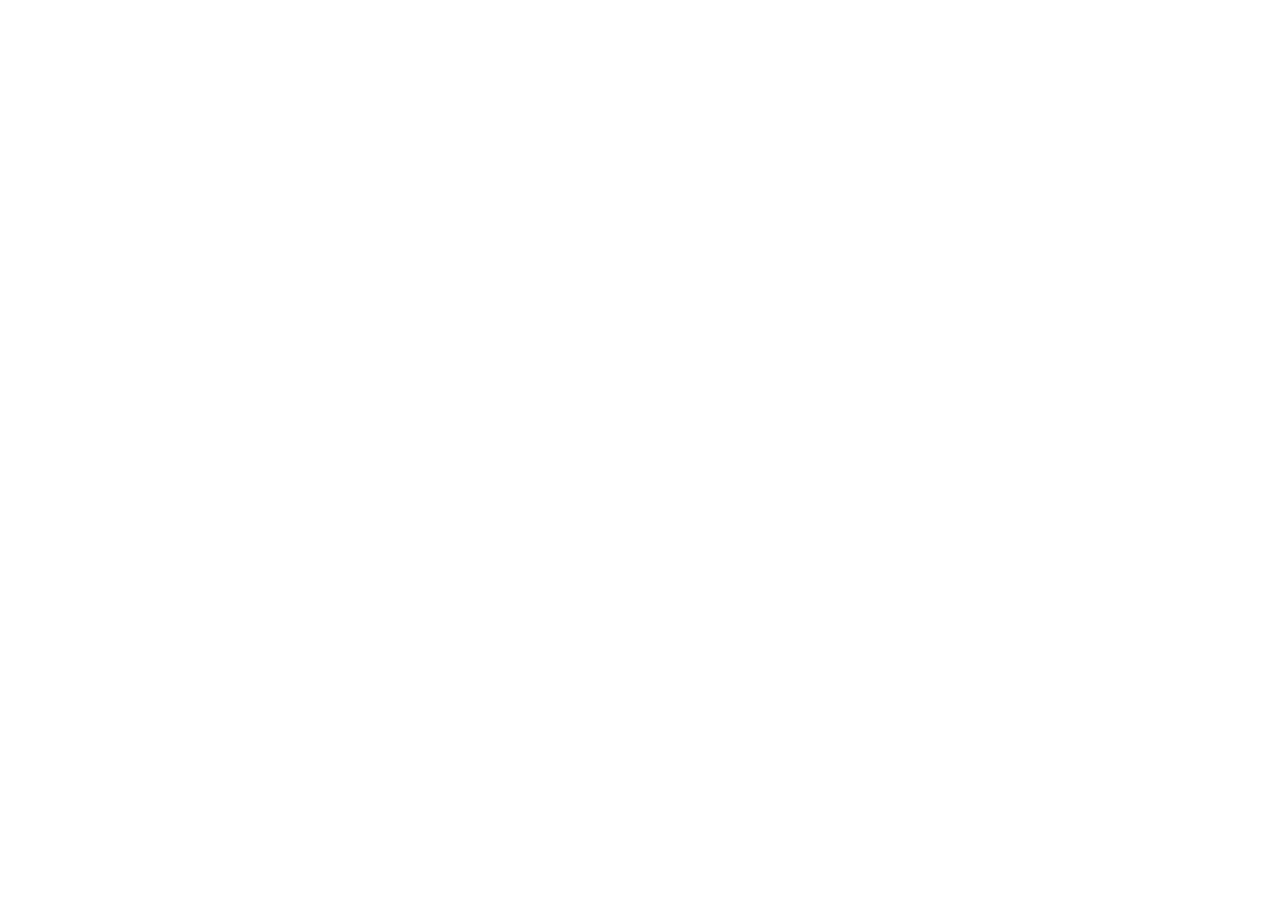
==== index.html @ fff1a7a0 "Add files via upload" ====
<!DOCTYPE html>
<html lang="en">
  <head>
    <meta charset="UTF-8" />
    <link rel="icon" type="image/x-icon" href="/favicon.ico" />
    <meta name="viewport" content="width=device-width, initial-scale=1.0" />
    <title>SamaaWay Net | Connecting Horizons</title>
    <meta name="description" content="SamaaWay Net provides high-speed internet, Dedicated Internet Access and enterprise networking across Saudi Arabia." />
    <link rel="preconnect" href="https://fonts.googleapis.com" />
    <link rel="preconnect" href="https://fonts.gstatic.com" crossorigin />
    <link href="https://fonts.googleapis.com/css2?family=Outfit:wght@500;600;700;800;900&family=Manrope:wght@400;500;600;700&display=swap" rel="stylesheet" />
    <script type="module" crossorigin src="/assets/index-Be7G06x3.js"></script>
    <link rel="stylesheet" crossorigin href="/assets/styles-BiSTkXWT.css">
  </head>
  <body>
    <div id="app"></div>
  </body>
</html>
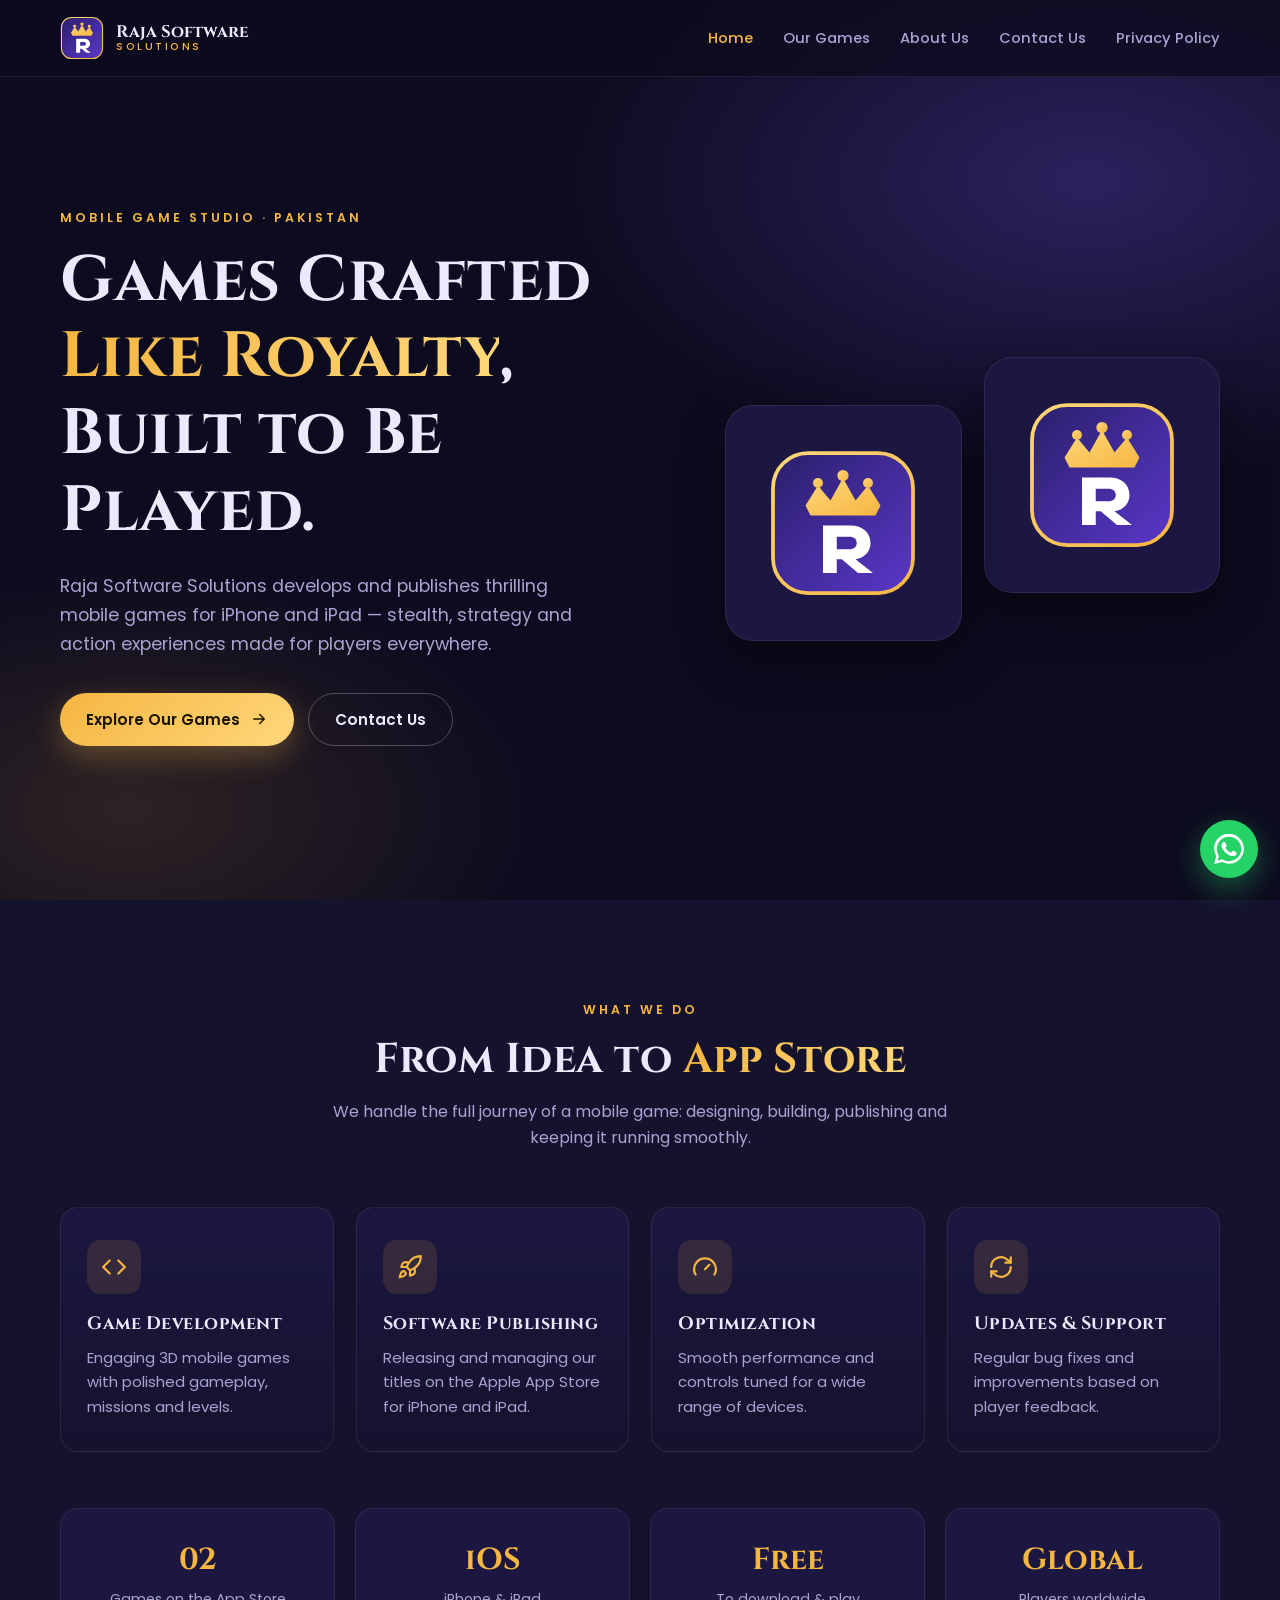
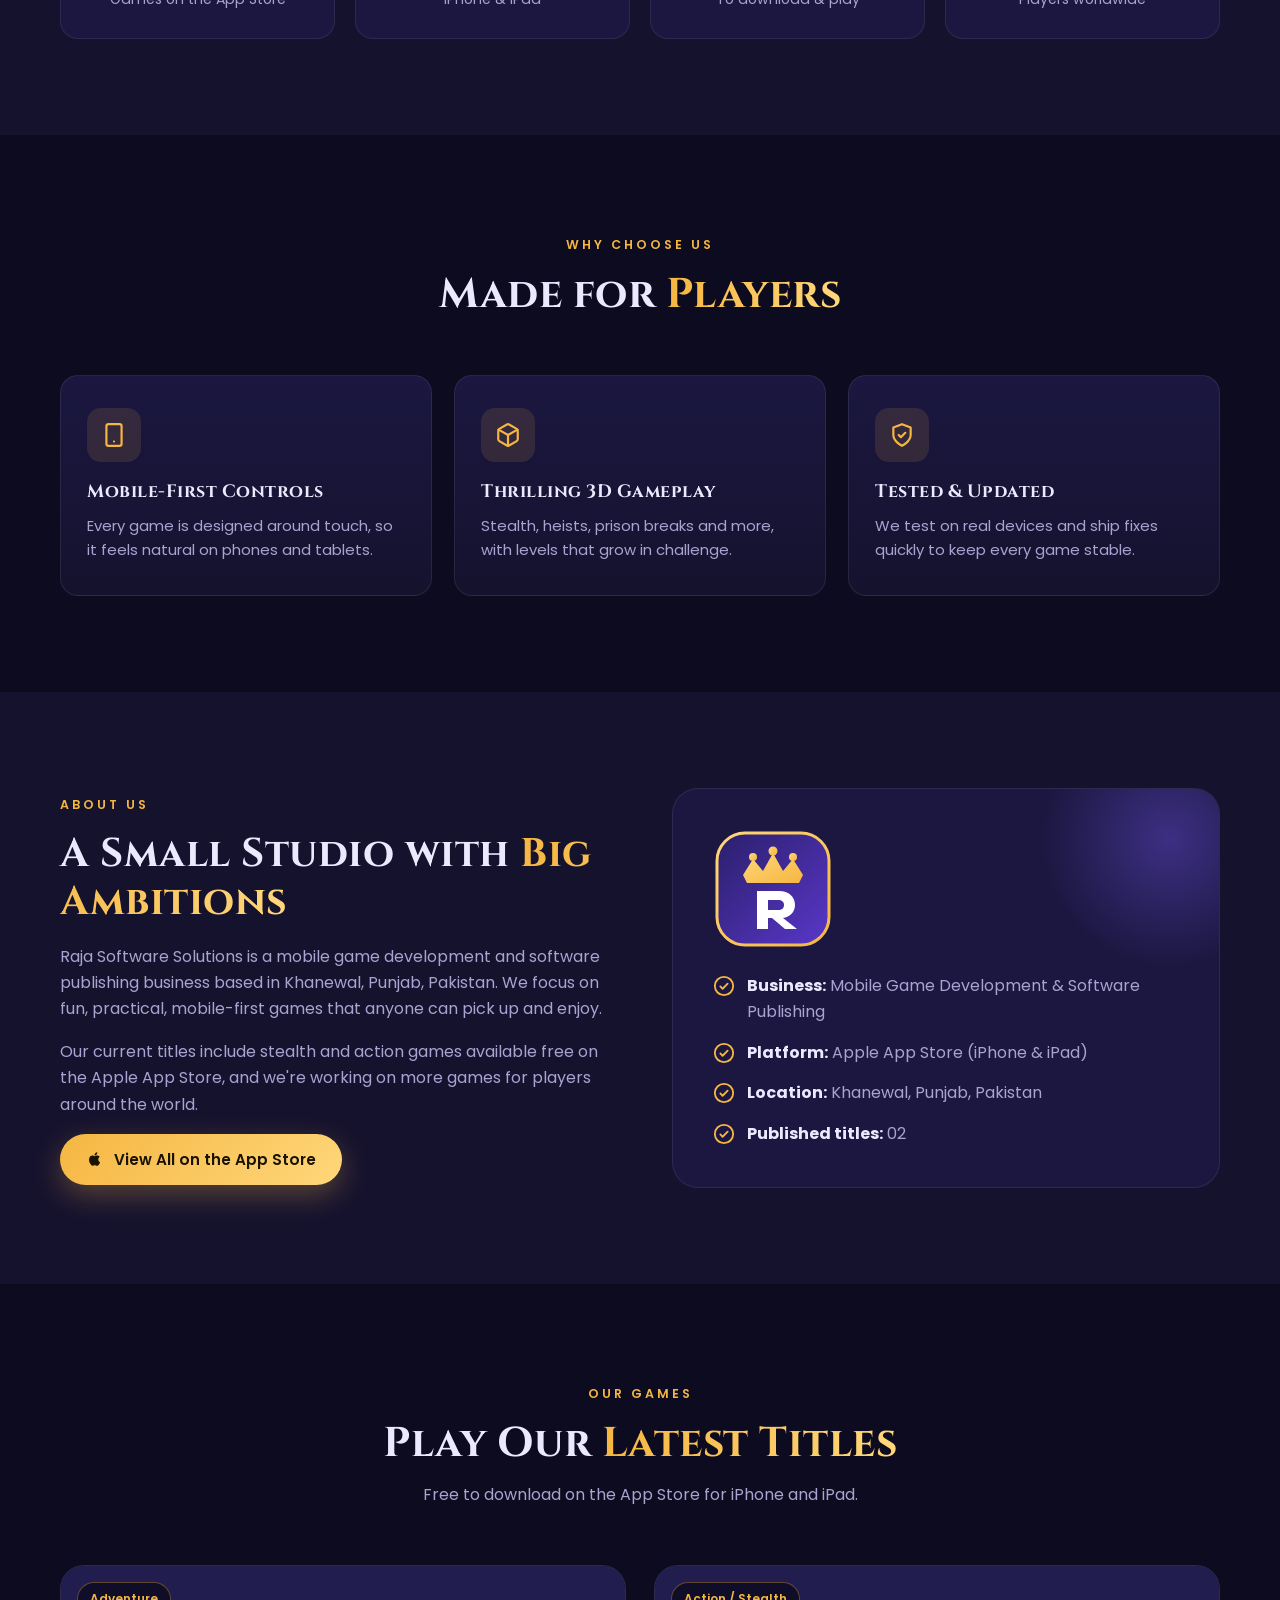
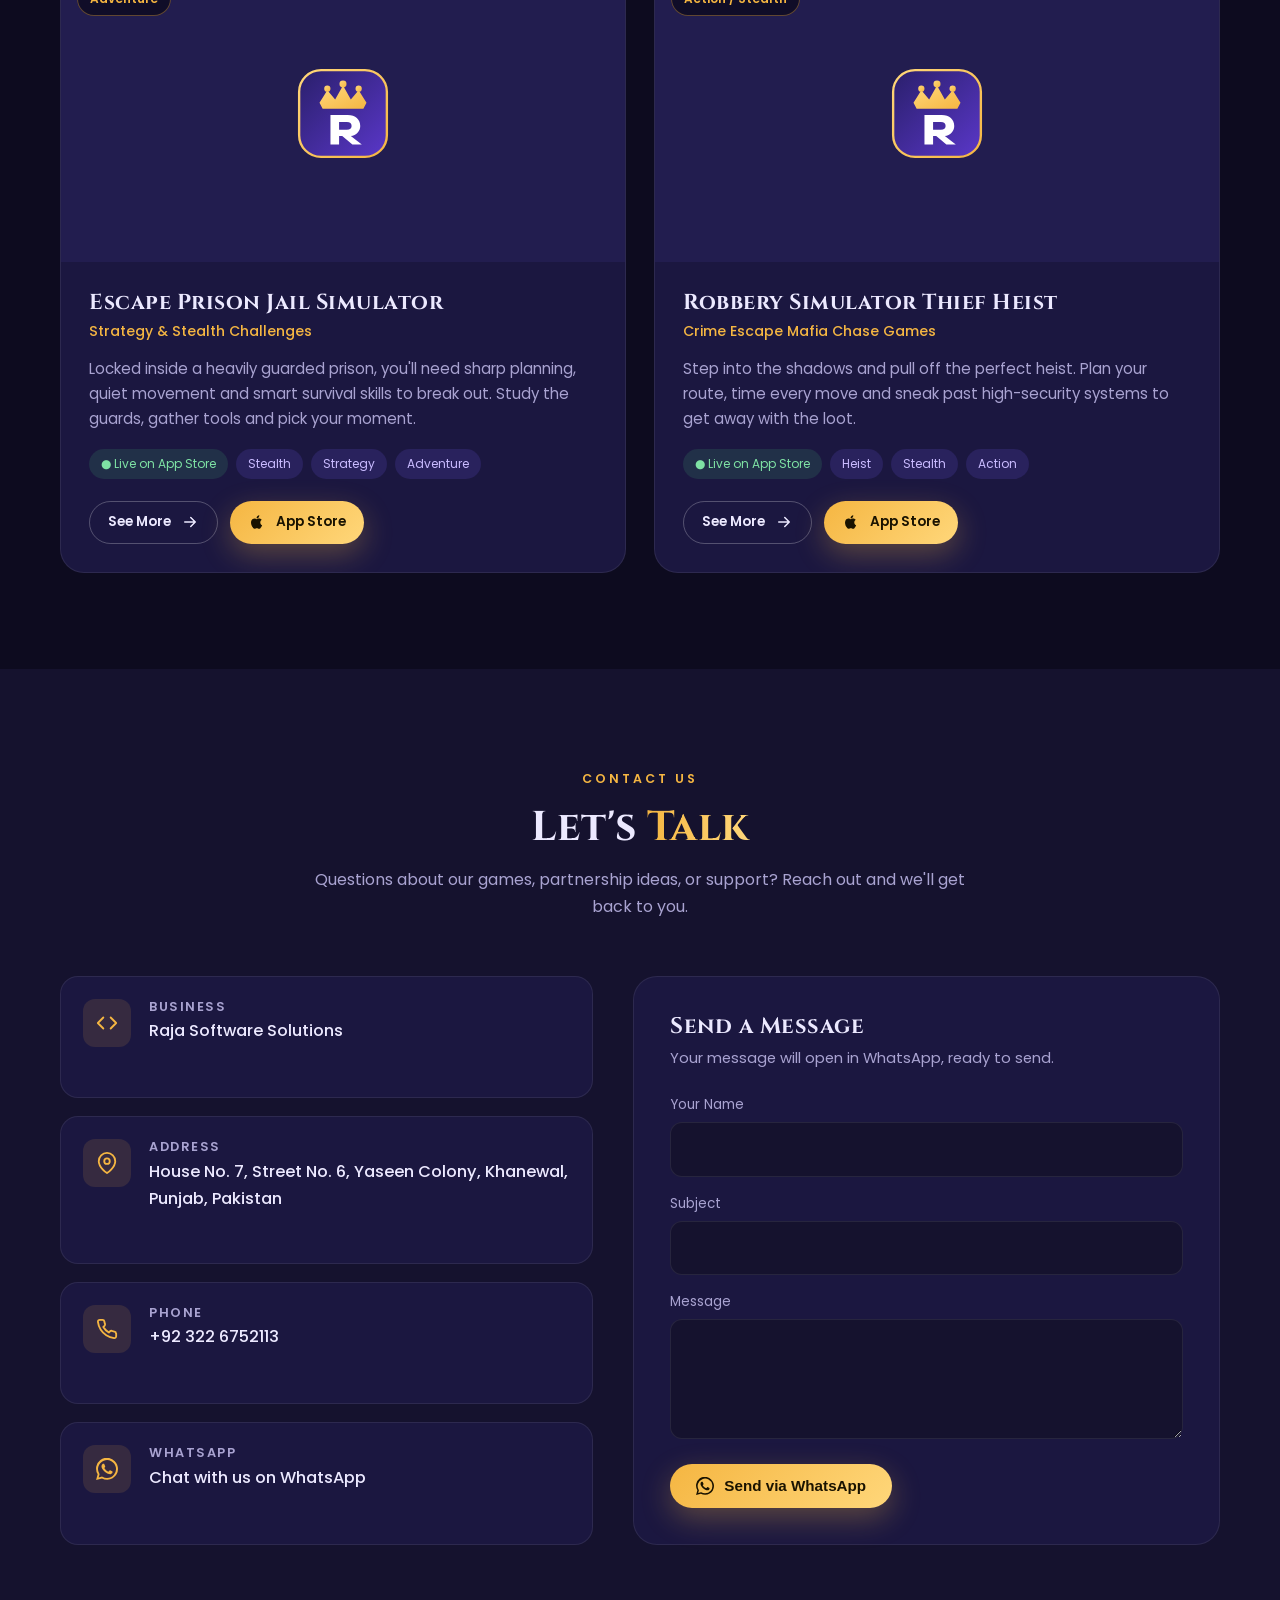
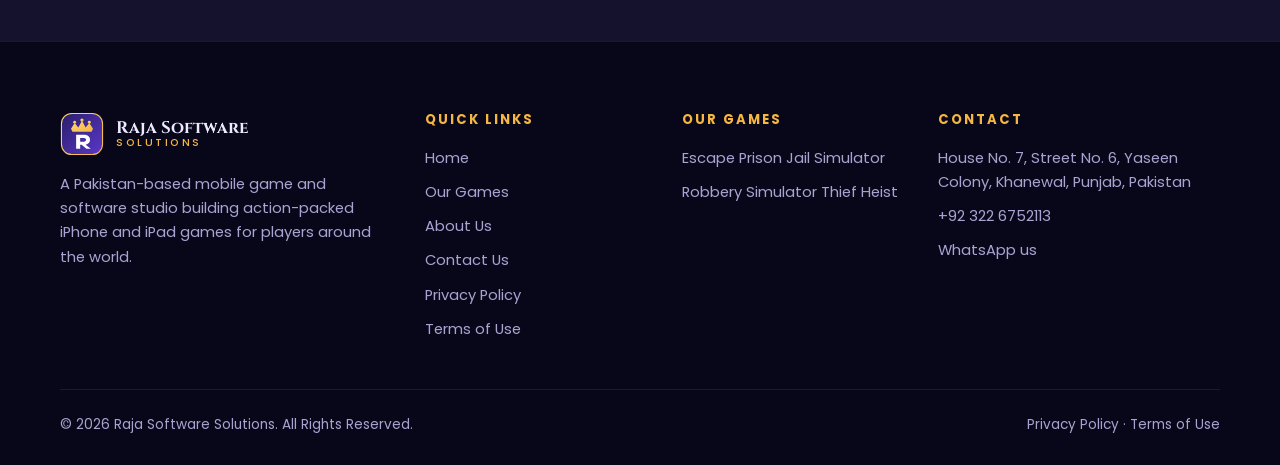
==== commit 0ebe8cfa: "Add files via upload" ====
--- a/index.html
+++ b/index.html
@@ -1,18 +1,217 @@
 <!DOCTYPE html>
 <html lang="en">
-  <head>
-    <meta charset="UTF-8" />
-    <link rel="icon" type="image/x-icon" href="/favicon.ico" />
-    <meta name="viewport" content="width=device-width, initial-scale=1.0" />
-    <title>SamaaWay Net | Connecting Horizons</title>
-    <meta name="description" content="SamaaWay Net provides high-speed internet, Dedicated Internet Access and enterprise networking across Saudi Arabia." />
-    <link rel="preconnect" href="https://fonts.googleapis.com" />
-    <link rel="preconnect" href="https://fonts.gstatic.com" crossorigin />
-    <link href="https://fonts.googleapis.com/css2?family=Outfit:wght@500;600;700;800;900&family=Manrope:wght@400;500;600;700&display=swap" rel="stylesheet" />
-    <script type="module" crossorigin src="/assets/index-Be7G06x3.js"></script>
-    <link rel="stylesheet" crossorigin href="/assets/styles-BiSTkXWT.css">
-  </head>
-  <body>
-    <div id="app"></div>
-  </body>
+<head>
+<meta charset="UTF-8">
+<meta name="viewport" content="width=device-width, initial-scale=1.0">
+<title>Raja Software Solutions | Mobile Game Development</title>
+<meta name="description" content="Raja Software Solutions is a mobile game development and software publishing studio from Khanewal, Pakistan, creating action and stealth games for iPhone and iPad.">
+<meta property="og:title" content="Raja Software Solutions | Mobile Game Development">
+<meta property="og:description" content="Raja Software Solutions is a mobile game development and software publishing studio from Khanewal, Pakistan, creating action and stealth games for iPhone and iPad.">
+<meta property="og:type" content="website">
+<meta name="theme-color" content="#0d0b1f">
+<link rel="icon" type="image/svg+xml" href="images/logo.svg">
+<link rel="preconnect" href="https://fonts.googleapis.com"><link rel="preconnect" href="https://fonts.gstatic.com" crossorigin><link href="https://fonts.googleapis.com/css2?family=Cinzel:wght@600;700&family=Poppins:wght@400;500;600&display=swap" rel="stylesheet">
+<link rel="stylesheet" href="css/style.css">
+</head>
+<body>
+<header class="header">
+  <nav class="container nav">
+    <a class="brand" href="index.html">
+      <img src="images/logo.svg" alt="Raja Software Solutions logo">
+      <span class="brand-name">Raja Software<small>Solutions</small></span>
+    </a>
+    <button class="menu-toggle" aria-label="Open menu" aria-expanded="false"><svg viewBox="0 0 24 24" fill="none" stroke="currentColor" stroke-width="2" stroke-linecap="round"><path d="M4 7h16M4 12h16M4 17h16"/></svg></button>
+    <ul class="nav-links">
+      <li><a href="index.html" class="active">Home</a></li>
+      <li><a href="games.html">Our Games</a></li>
+      <li><a href="index.html#about">About Us</a></li>
+      <li><a href="index.html#contact">Contact Us</a></li>
+      <li><a href="privacy-policy.html">Privacy Policy</a></li>
+    </ul>
+  </nav>
+</header>
+
+<section class="hero">
+  <div class="container hero-grid">
+    <div class="reveal">
+      <span class="eyebrow">Mobile Game Studio &middot; Pakistan</span>
+      <h1>Games Crafted <span class="gold-text">Like Royalty</span>, Built to Be Played.</h1>
+      <p class="lead">Raja Software Solutions develops and publishes thrilling mobile games for iPhone and iPad &mdash; stealth, strategy and action experiences made for players everywhere.</p>
+      <div class="hero-actions">
+        <a class="btn btn-gold" href="#games">Explore Our Games <svg viewBox="0 0 24 24" fill="none" stroke="currentColor" stroke-width="2" stroke-linecap="round" stroke-linejoin="round"><path d="M5 12h14M13 6l6 6-6 6"/></svg></a>
+        <a class="btn btn-outline" href="#contact">Contact Us</a>
+      </div>
+    </div>
+    <div class="hero-visual reveal">
+      <div class="crown-glow"></div>
+      <a class="tile" href="games/escape-prison-jail-simulator.html"><img src="https://is1-ssl.mzstatic.com/image/thumb/Purple211/v4/51/65/7e/51657ee8-8e07-b8b7-0547-99e2edcc2244/AppIcon-1x_U007emarketing-0-8-0-85-220-0.png/512x512bb.jpg" data-fallback="images/logo.svg" alt="Escape Prison Jail Simulator" loading="lazy"></a><a class="tile" href="games/robbery-simulator-thief-heist.html"><img src="https://is1-ssl.mzstatic.com/image/thumb/Purple211/v4/05/8f/2f/058f2ffb-a83d-3fe5-60df-d5b0ae660f90/AppIcon-1x_U007emarketing-0-8-0-85-220-0.png/512x512bb.jpg" data-fallback="images/logo.svg" alt="Robbery Simulator Thief Heist" loading="lazy"></a>
+    </div>
+  </div>
+</section>
+
+<section class="section alt" id="services">
+  <div class="container">
+    <div class="section-head reveal">
+      <span class="eyebrow">What We Do</span>
+      <h2>From Idea to <span class="gold-text">App Store</span></h2>
+      <p>We handle the full journey of a mobile game: designing, building, publishing and keeping it running smoothly.</p>
+    </div>
+    <div class="grid-4">
+      <div class="feature reveal"><div class="icon"><svg viewBox="0 0 24 24" fill="none" stroke="currentColor" stroke-width="2" stroke-linecap="round" stroke-linejoin="round"><path d="M16 18l6-6-6-6M8 6l-6 6 6 6"/></svg></div><h3>Game Development</h3><p>Engaging 3D mobile games with polished gameplay, missions and levels.</p></div>
+      <div class="feature reveal"><div class="icon"><svg viewBox="0 0 24 24" fill="none" stroke="currentColor" stroke-width="2" stroke-linecap="round" stroke-linejoin="round"><path d="M4.5 16.5c-1.5 1.3-2 5-2 5s3.7-.5 5-2c.7-.8.7-2.1-.1-2.9a2.2 2.2 0 0 0-2.9-.1z"/><path d="M12 15l-3-3a22 22 0 0 1 2-3.9A12.9 12.9 0 0 1 22 2c0 2.7-.8 7.5-6 11a22.4 22.4 0 0 1-4 2z"/><path d="M9 12H4s.6-3 2-4c1.6-1.1 5 0 5 0M12 15v5s3-.6 4-2c1.1-1.6 0-5 0-5"/></svg></div><h3>Software Publishing</h3><p>Releasing and managing our titles on the Apple App Store for iPhone and iPad.</p></div>
+      <div class="feature reveal"><div class="icon"><svg viewBox="0 0 24 24" fill="none" stroke="currentColor" stroke-width="2" stroke-linecap="round" stroke-linejoin="round"><path d="M12 14l4-4"/><path d="M3.3 19a10 10 0 1 1 17.4 0"/></svg></div><h3>Optimization</h3><p>Smooth performance and controls tuned for a wide range of devices.</p></div>
+      <div class="feature reveal"><div class="icon"><svg viewBox="0 0 24 24" fill="none" stroke="currentColor" stroke-width="2" stroke-linecap="round" stroke-linejoin="round"><path d="M21 12a9 9 0 0 1-15 6.7L3 16M3 12a9 9 0 0 1 15-6.7L21 8"/><path d="M21 3v5h-5M3 21v-5h5"/></svg></div><h3>Updates &amp; Support</h3><p>Regular bug fixes and improvements based on player feedback.</p></div>
+    </div>
+    <div class="stats reveal">
+      <div class="stat"><strong>02</strong><span>Games on the App Store</span></div>
+      <div class="stat"><strong>iOS</strong><span>iPhone &amp; iPad</span></div>
+      <div class="stat"><strong>Free</strong><span>To download &amp; play</span></div>
+      <div class="stat"><strong>Global</strong><span>Players worldwide</span></div>
+    </div>
+  </div>
+</section>
+
+<section class="section" id="why">
+  <div class="container">
+    <div class="section-head reveal">
+      <span class="eyebrow">Why Choose Us</span>
+      <h2>Made for <span class="gold-text">Players</span></h2>
+    </div>
+    <div class="grid-3">
+      <div class="feature reveal"><div class="icon"><svg viewBox="0 0 24 24" fill="none" stroke="currentColor" stroke-width="2" stroke-linecap="round" stroke-linejoin="round"><rect x="5" y="2" width="14" height="20" rx="2"/><path d="M12 18h.01"/></svg></div><h3>Mobile-First Controls</h3><p>Every game is designed around touch, so it feels natural on phones and tablets.</p></div>
+      <div class="feature reveal"><div class="icon"><svg viewBox="0 0 24 24" fill="none" stroke="currentColor" stroke-width="2" stroke-linecap="round" stroke-linejoin="round"><path d="M21 16V8a2 2 0 0 0-1-1.7l-7-4a2 2 0 0 0-2 0l-7 4A2 2 0 0 0 3 8v8a2 2 0 0 0 1 1.7l7 4a2 2 0 0 0 2 0l7-4a2 2 0 0 0 1-1.7z"/><path d="M3.3 7L12 12l8.7-5M12 22V12"/></svg></div><h3>Thrilling 3D Gameplay</h3><p>Stealth, heists, prison breaks and more, with levels that grow in challenge.</p></div>
+      <div class="feature reveal"><div class="icon"><svg viewBox="0 0 24 24" fill="none" stroke="currentColor" stroke-width="2" stroke-linecap="round" stroke-linejoin="round"><path d="M12 22s8-4 8-10V5l-8-3-8 3v7c0 6 8 10 8 10z"/><path d="M9 12l2 2 4-4"/></svg></div><h3>Tested &amp; Updated</h3><p>We test on real devices and ship fixes quickly to keep every game stable.</p></div>
+    </div>
+  </div>
+</section>
+
+<section class="section alt" id="about">
+  <div class="container about-grid">
+    <div class="about-text reveal">
+      <span class="eyebrow">About Us</span>
+      <h2>A Small Studio with <span class="gold-text">Big Ambitions</span></h2>
+      <p>Raja Software Solutions is a mobile game development and software publishing business based in Khanewal, Punjab, Pakistan. We focus on fun, practical, mobile-first games that anyone can pick up and enjoy.</p>
+      <p>Our current titles include stealth and action games available free on the Apple App Store, and we're working on more games for players around the world.</p>
+      <a class="btn btn-gold" href="https://apps.apple.com/us/developer/atiq-ur-rehman/id1822009987" target="_blank" rel="noopener"><svg viewBox="0 0 24 24" fill="currentColor"><path d="M16.37 12.6c-.02-2.3 1.88-3.4 1.96-3.46-1.07-1.56-2.73-1.78-3.32-1.8-1.41-.14-2.76.83-3.47.83-.72 0-1.82-.81-3-.79-1.54.02-2.96.9-3.76 2.28-1.6 2.78-.41 6.9 1.15 9.16.76 1.1 1.67 2.34 2.86 2.3 1.15-.05 1.58-.74 2.97-.74 1.38 0 1.77.74 2.98.72 1.23-.02 2.01-1.12 2.76-2.23.87-1.28 1.23-2.52 1.25-2.58-.03-.01-2.4-.92-2.42-3.66zM14.1 5.86c.63-.77 1.06-1.83.94-2.9-.91.04-2.01.61-2.66 1.37-.58.67-1.1 1.76-.96 2.8 1.01.08 2.05-.51 2.68-1.27z"/></svg> View All on the App Store</a>
+    </div>
+    <div class="about-card reveal">
+      <img src="images/logo.svg" alt="Raja Software Solutions logo">
+      <ul>
+        <li><svg viewBox="0 0 24 24" fill="none" stroke="currentColor" stroke-width="2" stroke-linecap="round" stroke-linejoin="round"><circle cx="12" cy="12" r="10"/><path d="M8 12.5l2.5 2.5L16 9.5"/></svg><span><strong style="color:var(--text)">Business:</strong> Mobile Game Development &amp; Software Publishing</span></li>
+        <li><svg viewBox="0 0 24 24" fill="none" stroke="currentColor" stroke-width="2" stroke-linecap="round" stroke-linejoin="round"><circle cx="12" cy="12" r="10"/><path d="M8 12.5l2.5 2.5L16 9.5"/></svg><span><strong style="color:var(--text)">Platform:</strong> Apple App Store (iPhone &amp; iPad)</span></li>
+        <li><svg viewBox="0 0 24 24" fill="none" stroke="currentColor" stroke-width="2" stroke-linecap="round" stroke-linejoin="round"><circle cx="12" cy="12" r="10"/><path d="M8 12.5l2.5 2.5L16 9.5"/></svg><span><strong style="color:var(--text)">Location:</strong> Khanewal, Punjab, Pakistan</span></li>
+        <li><svg viewBox="0 0 24 24" fill="none" stroke="currentColor" stroke-width="2" stroke-linecap="round" stroke-linejoin="round"><circle cx="12" cy="12" r="10"/><path d="M8 12.5l2.5 2.5L16 9.5"/></svg><span><strong style="color:var(--text)">Published titles:</strong> 02</span></li>
+      </ul>
+    </div>
+  </div>
+</section>
+
+<section class="section" id="games">
+  <div class="container">
+    <div class="section-head reveal">
+      <span class="eyebrow">Our Games</span>
+      <h2>Play Our <span class="gold-text">Latest Titles</span></h2>
+      <p>Free to download on the App Store for iPhone and iPad.</p>
+    </div>
+    <div class="games-grid">
+<article class="game-card reveal">
+  <div class="game-banner"><img src="https://is1-ssl.mzstatic.com/image/thumb/Purple211/v4/51/65/7e/51657ee8-8e07-b8b7-0547-99e2edcc2244/AppIcon-1x_U007emarketing-0-8-0-85-220-0.png/1200x630wa.jpg" data-fallback="images/logo.svg" alt="Escape Prison Jail Simulator" loading="lazy"><span class="badge">Adventure</span></div>
+  <div class="game-body">
+    <h3>Escape Prison Jail Simulator</h3>
+    <div class="sub">Strategy & Stealth Challenges</div>
+    <p>Locked inside a heavily guarded prison, you'll need sharp planning, quiet movement and smart survival skills to break out. Study the guards, gather tools and pick your moment.</p>
+    <div class="tags"><span class="tag live">&#9679; Live on App Store</span><span class="tag">Stealth</span><span class="tag">Strategy</span><span class="tag">Adventure</span></div>
+    <div class="game-actions">
+      <a class="btn btn-outline btn-sm" href="games/escape-prison-jail-simulator.html">See More <svg viewBox="0 0 24 24" fill="none" stroke="currentColor" stroke-width="2" stroke-linecap="round" stroke-linejoin="round"><path d="M5 12h14M13 6l6 6-6 6"/></svg></a>
+      <a class="btn btn-gold btn-sm" href="https://apps.apple.com/us/app/escape-prison-jail-simulator/id6759789445" target="_blank" rel="noopener"><svg viewBox="0 0 24 24" fill="currentColor"><path d="M16.37 12.6c-.02-2.3 1.88-3.4 1.96-3.46-1.07-1.56-2.73-1.78-3.32-1.8-1.41-.14-2.76.83-3.47.83-.72 0-1.82-.81-3-.79-1.54.02-2.96.9-3.76 2.28-1.6 2.78-.41 6.9 1.15 9.16.76 1.1 1.67 2.34 2.86 2.3 1.15-.05 1.58-.74 2.97-.74 1.38 0 1.77.74 2.98.72 1.23-.02 2.01-1.12 2.76-2.23.87-1.28 1.23-2.52 1.25-2.58-.03-.01-2.4-.92-2.42-3.66zM14.1 5.86c.63-.77 1.06-1.83.94-2.9-.91.04-2.01.61-2.66 1.37-.58.67-1.1 1.76-.96 2.8 1.01.08 2.05-.51 2.68-1.27z"/></svg> App Store</a>
+    </div>
+  </div>
+</article>
+<article class="game-card reveal">
+  <div class="game-banner"><img src="https://is1-ssl.mzstatic.com/image/thumb/Purple211/v4/05/8f/2f/058f2ffb-a83d-3fe5-60df-d5b0ae660f90/AppIcon-1x_U007emarketing-0-8-0-85-220-0.png/1200x630wa.jpg" data-fallback="images/logo.svg" alt="Robbery Simulator Thief Heist" loading="lazy"><span class="badge">Action / Stealth</span></div>
+  <div class="game-body">
+    <h3>Robbery Simulator Thief Heist</h3>
+    <div class="sub">Crime Escape Mafia Chase Games</div>
+    <p>Step into the shadows and pull off the perfect heist. Plan your route, time every move and sneak past high-security systems to get away with the loot.</p>
+    <div class="tags"><span class="tag live">&#9679; Live on App Store</span><span class="tag">Heist</span><span class="tag">Stealth</span><span class="tag">Action</span></div>
+    <div class="game-actions">
+      <a class="btn btn-outline btn-sm" href="games/robbery-simulator-thief-heist.html">See More <svg viewBox="0 0 24 24" fill="none" stroke="currentColor" stroke-width="2" stroke-linecap="round" stroke-linejoin="round"><path d="M5 12h14M13 6l6 6-6 6"/></svg></a>
+      <a class="btn btn-gold btn-sm" href="https://apps.apple.com/us/app/robbery-simulator-thief-heist/id6756493944" target="_blank" rel="noopener"><svg viewBox="0 0 24 24" fill="currentColor"><path d="M16.37 12.6c-.02-2.3 1.88-3.4 1.96-3.46-1.07-1.56-2.73-1.78-3.32-1.8-1.41-.14-2.76.83-3.47.83-.72 0-1.82-.81-3-.79-1.54.02-2.96.9-3.76 2.28-1.6 2.78-.41 6.9 1.15 9.16.76 1.1 1.67 2.34 2.86 2.3 1.15-.05 1.58-.74 2.97-.74 1.38 0 1.77.74 2.98.72 1.23-.02 2.01-1.12 2.76-2.23.87-1.28 1.23-2.52 1.25-2.58-.03-.01-2.4-.92-2.42-3.66zM14.1 5.86c.63-.77 1.06-1.83.94-2.9-.91.04-2.01.61-2.66 1.37-.58.67-1.1 1.76-.96 2.8 1.01.08 2.05-.51 2.68-1.27z"/></svg> App Store</a>
+    </div>
+  </div>
+</article>
+    </div>
+  </div>
+</section>
+<section class="section alt" id="contact">
+  <div class="container">
+    <div class="section-head reveal">
+      <span class="eyebrow">Contact Us</span>
+      <h2>Let's <span class="gold-text">Talk</span></h2>
+      <p>Questions about our games, partnership ideas, or support? Reach out and we'll get back to you.</p>
+    </div>
+    <div class="contact-grid">
+      <div class="contact-info reveal">
+        <div class="info-row"><div class="icon"><svg viewBox="0 0 24 24" fill="none" stroke="currentColor" stroke-width="2" stroke-linecap="round" stroke-linejoin="round"><path d="M16 18l6-6-6-6M8 6l-6 6 6 6"/></svg></div><div><h4>Business</h4><p>Raja Software Solutions</p></div></div>
+        <div class="info-row"><div class="icon"><svg viewBox="0 0 24 24" fill="none" stroke="currentColor" stroke-width="2" stroke-linecap="round" stroke-linejoin="round"><path d="M21 10c0 7-9 13-9 13S3 17 3 10a9 9 0 0 1 18 0z"/><circle cx="12" cy="10" r="3"/></svg></div><div><h4>Address</h4><p>House No. 7, Street No. 6, Yaseen Colony, Khanewal, Punjab, Pakistan</p></div></div>
+        <div class="info-row"><div class="icon"><svg viewBox="0 0 24 24" fill="none" stroke="currentColor" stroke-width="2" stroke-linecap="round" stroke-linejoin="round"><path d="M22 16.9v3a2 2 0 0 1-2.2 2 19.8 19.8 0 0 1-8.6-3.1 19.5 19.5 0 0 1-6-6A19.8 19.8 0 0 1 2.1 4.2 2 2 0 0 1 4.1 2h3a2 2 0 0 1 2 1.7c.1.9.4 1.8.7 2.7a2 2 0 0 1-.5 2.1L8 9.8a16 16 0 0 0 6 6l1.3-1.3a2 2 0 0 1 2.1-.4c.9.3 1.8.6 2.7.7a2 2 0 0 1 1.7 2z"/></svg></div><div><h4>Phone</h4><a href="tel:+923226752113">+92 322 6752113</a></div></div>
+        <div class="info-row"><div class="icon"><svg viewBox="0 0 24 24" fill="currentColor"><path d="M17.5 14.4c-.3-.1-1.8-.9-2-1-.3-.1-.5-.1-.7.1-.2.3-.8 1-.9 1.2-.2.2-.3.2-.6.1-.3-.1-1.3-.5-2.4-1.5-.9-.8-1.5-1.8-1.7-2.1-.2-.3 0-.5.1-.6l.4-.5c.2-.2.2-.3.3-.5.1-.2 0-.4 0-.5l-.9-2.2c-.2-.6-.5-.5-.7-.5h-.6c-.2 0-.5.1-.8.4-.3.3-1 1-1 2.5s1.1 2.9 1.2 3.1c.1.2 2.1 3.2 5.1 4.5.7.3 1.3.5 1.7.6.7.2 1.4.2 1.9.1.6-.1 1.8-.7 2-1.4.2-.7.2-1.3.2-1.4-.1-.1-.3-.2-.6-.3zM12 21.8c-1.8 0-3.5-.5-5-1.4l-.4-.2-3.7 1 1-3.6-.2-.4A9.8 9.8 0 1 1 12 21.8zM20.5 3.5A11.8 11.8 0 0 0 1.8 17.7L.1 24l6.4-1.7A11.8 11.8 0 0 0 24 12c0-3.2-1.2-6.2-3.5-8.5z"/></svg></div><div><h4>WhatsApp</h4><a href="https://wa.me/923226752113" target="_blank" rel="noopener">Chat with us on WhatsApp</a></div></div>
+      </div>
+      <form class="contact-form reveal" id="contact-form">
+        <h3>Send a Message</h3>
+        <p>Your message will open in WhatsApp, ready to send.</p>
+        <div class="field"><label for="name">Your Name</label><input id="name" name="name" required></div>
+        <div class="field"><label for="subject">Subject</label><input id="subject" name="subject" required></div>
+        <div class="field"><label for="message">Message</label><textarea id="message" name="message" required></textarea></div>
+        <button class="btn btn-gold" type="submit"><svg viewBox="0 0 24 24" fill="currentColor"><path d="M17.5 14.4c-.3-.1-1.8-.9-2-1-.3-.1-.5-.1-.7.1-.2.3-.8 1-.9 1.2-.2.2-.3.2-.6.1-.3-.1-1.3-.5-2.4-1.5-.9-.8-1.5-1.8-1.7-2.1-.2-.3 0-.5.1-.6l.4-.5c.2-.2.2-.3.3-.5.1-.2 0-.4 0-.5l-.9-2.2c-.2-.6-.5-.5-.7-.5h-.6c-.2 0-.5.1-.8.4-.3.3-1 1-1 2.5s1.1 2.9 1.2 3.1c.1.2 2.1 3.2 5.1 4.5.7.3 1.3.5 1.7.6.7.2 1.4.2 1.9.1.6-.1 1.8-.7 2-1.4.2-.7.2-1.3.2-1.4-.1-.1-.3-.2-.6-.3zM12 21.8c-1.8 0-3.5-.5-5-1.4l-.4-.2-3.7 1 1-3.6-.2-.4A9.8 9.8 0 1 1 12 21.8zM20.5 3.5A11.8 11.8 0 0 0 1.8 17.7L.1 24l6.4-1.7A11.8 11.8 0 0 0 24 12c0-3.2-1.2-6.2-3.5-8.5z"/></svg> Send via WhatsApp</button>
+      </form>
+    </div>
+  </div>
+</section>
+<footer class="footer">
+  <div class="container">
+    <div class="footer-grid">
+      <div>
+        <a class="brand" href="index.html">
+          <img src="images/logo.svg" alt="Raja Software Solutions logo">
+          <span class="brand-name">Raja Software<small>Solutions</small></span>
+        </a>
+        <p>A Pakistan-based mobile game and software studio building action-packed iPhone and iPad games for players around the world.</p>
+      </div>
+      <div>
+        <h4>Quick Links</h4>
+        <ul>
+          <li><a href="index.html">Home</a></li>
+          <li><a href="games.html">Our Games</a></li>
+          <li><a href="index.html#about">About Us</a></li>
+          <li><a href="index.html#contact">Contact Us</a></li>
+          <li><a href="privacy-policy.html">Privacy Policy</a></li>
+          <li><a href="terms.html">Terms of Use</a></li>
+        </ul>
+      </div>
+      <div>
+        <h4>Our Games</h4>
+        <ul>
+          <li><a href="games/escape-prison-jail-simulator.html">Escape Prison Jail Simulator</a></li>
+<li><a href="games/robbery-simulator-thief-heist.html">Robbery Simulator Thief Heist</a></li>
+        </ul>
+      </div>
+      <div>
+        <h4>Contact</h4>
+        <ul>
+          <li>House No. 7, Street No. 6, Yaseen Colony, Khanewal, Punjab, Pakistan</li>
+          <li><a href="tel:+923226752113">+92 322 6752113</a></li>
+          <li><a href="https://wa.me/923226752113" target="_blank" rel="noopener">WhatsApp us</a></li>
+        </ul>
+      </div>
+    </div>
+    <div class="footer-bottom">
+      <span>&copy; <span class="year">2026</span> Raja Software Solutions. All Rights Reserved.</span>
+      <span><a href="privacy-policy.html">Privacy Policy</a> &middot; <a href="terms.html">Terms of Use</a></span>
+    </div>
+  </div>
+</footer>
+<a class="wa-float" href="https://wa.me/923226752113" target="_blank" rel="noopener" aria-label="Chat on WhatsApp"><svg viewBox="0 0 24 24" fill="currentColor"><path d="M17.5 14.4c-.3-.1-1.8-.9-2-1-.3-.1-.5-.1-.7.1-.2.3-.8 1-.9 1.2-.2.2-.3.2-.6.1-.3-.1-1.3-.5-2.4-1.5-.9-.8-1.5-1.8-1.7-2.1-.2-.3 0-.5.1-.6l.4-.5c.2-.2.2-.3.3-.5.1-.2 0-.4 0-.5l-.9-2.2c-.2-.6-.5-.5-.7-.5h-.6c-.2 0-.5.1-.8.4-.3.3-1 1-1 2.5s1.1 2.9 1.2 3.1c.1.2 2.1 3.2 5.1 4.5.7.3 1.3.5 1.7.6.7.2 1.4.2 1.9.1.6-.1 1.8-.7 2-1.4.2-.7.2-1.3.2-1.4-.1-.1-.3-.2-.6-.3zM12 21.8c-1.8 0-3.5-.5-5-1.4l-.4-.2-3.7 1 1-3.6-.2-.4A9.8 9.8 0 1 1 12 21.8zM20.5 3.5A11.8 11.8 0 0 0 1.8 17.7L.1 24l6.4-1.7A11.8 11.8 0 0 0 24 12c0-3.2-1.2-6.2-3.5-8.5z"/></svg></a>
+<script src="js/main.js"></script>
+</body>
 </html>
--- a/css/style.css
+++ b/css/style.css
@@ -0,0 +1,306 @@
+/* Raja Software Solutions — main stylesheet */
+:root {
+  --bg: #0d0b1f;
+  --bg-2: #15122e;
+  --card: #1b1740;
+  --card-2: #221d4f;
+  --line: rgba(255, 255, 255, 0.08);
+  --text: #ece9ff;
+  --muted: #a9a3d1;
+  --gold: #f5b642;
+  --gold-2: #ffd77a;
+  --violet: #7b5cff;
+  --radius: 18px;
+  --max: 1160px;
+  --shadow: 0 20px 50px rgba(0, 0, 0, 0.45);
+}
+
+* { box-sizing: border-box; margin: 0; padding: 0; }
+html { scroll-behavior: smooth; }
+body {
+  font-family: "Poppins", system-ui, -apple-system, "Segoe UI", Roboto, sans-serif;
+  background: var(--bg);
+  color: var(--text);
+  line-height: 1.65;
+  overflow-x: hidden;
+}
+img { max-width: 100%; display: block; }
+a { color: inherit; text-decoration: none; }
+h1, h2, h3, h4 { font-family: "Cinzel", Georgia, serif; line-height: 1.2; letter-spacing: 0.5px; }
+
+.container { width: min(100% - 40px, var(--max)); margin-inline: auto; }
+.section { padding: 96px 0; position: relative; }
+.section.alt { background: var(--bg-2); }
+
+.eyebrow {
+  display: inline-block;
+  font-size: 0.78rem; font-weight: 600; letter-spacing: 3px; text-transform: uppercase;
+  color: var(--gold);
+  margin-bottom: 14px;
+}
+.section-head { text-align: center; max-width: 680px; margin: 0 auto 56px; }
+.section-head h2 { font-size: clamp(1.9rem, 3.5vw, 2.6rem); margin-bottom: 14px; }
+.section-head p { color: var(--muted); }
+.gold-text {
+  background: linear-gradient(90deg, var(--gold), var(--gold-2));
+  -webkit-background-clip: text; background-clip: text; color: transparent;
+}
+
+/* Buttons */
+.btn {
+  display: inline-flex; align-items: center; gap: 10px;
+  padding: 13px 26px; border-radius: 999px;
+  font-weight: 600; font-size: 0.95rem;
+  transition: transform .2s ease, box-shadow .2s ease, background .2s ease;
+  cursor: pointer; border: 0;
+}
+.btn:hover { transform: translateY(-2px); }
+.btn-gold { background: linear-gradient(135deg, var(--gold), var(--gold-2)); color: #1a1300; box-shadow: 0 10px 30px rgba(245, 182, 66, .3); }
+.btn-outline { border: 1.5px solid rgba(255, 255, 255, .25); color: var(--text); }
+.btn-outline:hover { border-color: var(--gold); color: var(--gold); }
+.btn-sm { padding: 9px 18px; font-size: .85rem; }
+.btn svg { width: 18px; height: 18px; }
+
+/* Header */
+.header {
+  position: fixed; inset: 0 0 auto 0; z-index: 50;
+  background: rgba(13, 11, 31, .78);
+  backdrop-filter: blur(14px);
+  border-bottom: 1px solid var(--line);
+}
+.nav { display: flex; align-items: center; justify-content: space-between; height: 76px; }
+.brand { display: flex; align-items: center; gap: 12px; }
+.brand img { width: 44px; height: 44px; }
+.brand-name { font-family: "Cinzel", serif; font-weight: 700; font-size: 1.05rem; line-height: 1.1; }
+.brand-name small { display: block; font-family: "Poppins", sans-serif; font-size: .66rem; font-weight: 500; letter-spacing: 2.5px; color: var(--gold); text-transform: uppercase; }
+.nav-links { display: flex; gap: 30px; list-style: none; align-items: center; }
+.nav-links a { font-size: .92rem; color: var(--muted); font-weight: 500; transition: color .2s; }
+.nav-links a:hover, .nav-links a.active { color: var(--gold); }
+.menu-toggle { display: none; background: none; border: 0; color: var(--text); cursor: pointer; }
+.menu-toggle svg { width: 28px; height: 28px; }
+
+/* Hero */
+.hero {
+  min-height: 100vh; display: flex; align-items: center;
+  padding: 130px 0 80px; position: relative; overflow: hidden;
+  background:
+    radial-gradient(900px 500px at 85% 20%, rgba(123, 92, 255, .28), transparent 60%),
+    radial-gradient(700px 400px at 10% 90%, rgba(245, 182, 66, .14), transparent 60%),
+    var(--bg);
+}
+.hero-grid { display: grid; grid-template-columns: 1.1fr .9fr; gap: 60px; align-items: center; }
+.hero h1 { font-size: clamp(2.4rem, 5.4vw, 4rem); margin-bottom: 22px; }
+.hero p.lead { font-size: 1.1rem; color: var(--muted); max-width: 540px; margin-bottom: 34px; }
+.hero-actions { display: flex; gap: 14px; flex-wrap: wrap; }
+.hero-visual { position: relative; display: grid; grid-template-columns: 1fr 1fr; gap: 22px; }
+.hero-visual .tile {
+  border-radius: 28px; overflow: hidden; box-shadow: var(--shadow);
+  border: 1px solid var(--line); aspect-ratio: 1; background: var(--card);
+  transition: transform .4s ease;
+}
+.hero-visual .tile:nth-child(2) { transform: translateY(48px); }
+.hero-visual .tile:hover { transform: translateY(-6px) rotate(-1deg); }
+.hero-visual .tile:nth-child(2):hover { transform: translateY(40px) rotate(1deg); }
+.hero-visual .tile img { width: 100%; height: 100%; object-fit: cover; }
+.crown-glow {
+  position: absolute; inset: -40px; z-index: -1;
+  background: radial-gradient(circle, rgba(245, 182, 66, .18), transparent 65%);
+}
+
+/* Stats strip */
+.stats { display: grid; grid-template-columns: repeat(4, 1fr); gap: 20px; margin-top: 56px; }
+.stat {
+  background: var(--card); border: 1px solid var(--line); border-radius: var(--radius);
+  padding: 26px 20px; text-align: center;
+}
+.stat strong { display: block; font-family: "Cinzel", serif; font-size: 1.9rem; color: var(--gold); }
+.stat span { color: var(--muted); font-size: .88rem; }
+
+/* Feature cards */
+.grid-4 { display: grid; grid-template-columns: repeat(4, 1fr); gap: 22px; }
+.grid-3 { display: grid; grid-template-columns: repeat(3, 1fr); gap: 22px; }
+.feature {
+  background: linear-gradient(180deg, var(--card), var(--bg-2));
+  border: 1px solid var(--line); border-radius: var(--radius);
+  padding: 32px 26px; transition: transform .25s, border-color .25s;
+}
+.feature:hover { transform: translateY(-6px); border-color: rgba(245, 182, 66, .45); }
+.feature .icon {
+  width: 54px; height: 54px; border-radius: 14px; display: grid; place-items: center;
+  background: rgba(245, 182, 66, .12); color: var(--gold); margin-bottom: 20px;
+}
+.feature .icon svg { width: 26px; height: 26px; }
+.feature h3 { font-size: 1.12rem; margin-bottom: 10px; }
+.feature p { color: var(--muted); font-size: .93rem; }
+
+/* About */
+.about-grid { display: grid; grid-template-columns: 1fr 1fr; gap: 64px; align-items: center; }
+.about-card {
+  background: var(--card); border: 1px solid var(--line); border-radius: 26px; padding: 40px;
+  position: relative; overflow: hidden;
+}
+.about-card::before {
+  content: ""; position: absolute; width: 260px; height: 260px; right: -80px; top: -80px;
+  background: radial-gradient(circle, rgba(123, 92, 255, .35), transparent 70%);
+}
+.about-card img { width: 120px; margin-bottom: 24px; position: relative; }
+.about-card ul { list-style: none; display: grid; gap: 14px; position: relative; }
+.about-card li { display: flex; gap: 12px; color: var(--muted); }
+.about-card li svg { flex: none; width: 22px; height: 22px; color: var(--gold); margin-top: 2px; }
+.about-text h2 { font-size: clamp(1.9rem, 3.5vw, 2.5rem); margin-bottom: 18px; }
+.about-text p { color: var(--muted); margin-bottom: 16px; }
+
+/* Game cards */
+.games-grid { display: grid; grid-template-columns: repeat(2, 1fr); gap: 28px; }
+.game-card {
+  background: var(--card); border: 1px solid var(--line); border-radius: 24px;
+  overflow: hidden; display: flex; flex-direction: column;
+  transition: transform .3s, box-shadow .3s, border-color .3s;
+}
+.game-card:hover { transform: translateY(-8px); box-shadow: var(--shadow); border-color: rgba(245, 182, 66, .4); }
+.game-banner { position: relative; aspect-ratio: 16 / 8.4; overflow: hidden; background: var(--card-2); }
+.game-banner img { width: 100%; height: 100%; object-fit: cover; transition: transform .5s; }
+.game-card:hover .game-banner img { transform: scale(1.05); }
+.badge {
+  position: absolute; top: 16px; left: 16px;
+  background: rgba(13, 11, 31, .8); backdrop-filter: blur(6px);
+  font-size: .75rem; font-weight: 600; padding: 6px 12px; border-radius: 999px;
+  color: var(--gold); border: 1px solid rgba(245, 182, 66, .35);
+}
+.game-body { padding: 28px; display: flex; flex-direction: column; flex: 1; }
+.game-body h3 { font-size: 1.35rem; margin-bottom: 4px; }
+.game-body .sub { color: var(--gold); font-size: .88rem; font-weight: 500; margin-bottom: 14px; }
+.game-body p { color: var(--muted); font-size: .94rem; margin-bottom: 18px; flex: 1; }
+.tags { display: flex; flex-wrap: wrap; gap: 8px; margin-bottom: 22px; }
+.tag { font-size: .75rem; padding: 5px 12px; border-radius: 999px; background: rgba(123, 92, 255, .15); color: #c9bbff; }
+.tag.live { background: rgba(70, 200, 120, .14); color: #7ee2a4; }
+.game-actions { display: flex; gap: 12px; flex-wrap: wrap; }
+
+/* Contact */
+.contact-grid { display: grid; grid-template-columns: 1fr 1.1fr; gap: 40px; }
+.contact-info { display: grid; gap: 18px; }
+.info-row {
+  display: flex; gap: 18px; align-items: flex-start;
+  background: var(--card); border: 1px solid var(--line); border-radius: var(--radius); padding: 22px;
+}
+.info-row .icon { flex: none; width: 48px; height: 48px; border-radius: 12px; display: grid; place-items: center; background: rgba(245, 182, 66, .12); color: var(--gold); }
+.info-row .icon svg { width: 22px; height: 22px; }
+.info-row h4 { font-family: "Poppins", sans-serif; font-size: .8rem; letter-spacing: 1.5px; text-transform: uppercase; color: var(--muted); font-weight: 600; margin-bottom: 4px; }
+.info-row a, .info-row p { font-size: 1.02rem; font-weight: 500; }
+.info-row a:hover { color: var(--gold); }
+.contact-form { background: var(--card); border: 1px solid var(--line); border-radius: 24px; padding: 36px; }
+.contact-form h3 { font-size: 1.4rem; margin-bottom: 6px; }
+.contact-form > p { color: var(--muted); font-size: .92rem; margin-bottom: 24px; }
+.field { margin-bottom: 16px; }
+.field label { display: block; font-size: .84rem; color: var(--muted); margin-bottom: 6px; }
+.field input, .field textarea {
+  width: 100%; padding: 13px 16px; border-radius: 12px; font: inherit; color: var(--text);
+  background: var(--bg-2); border: 1px solid var(--line); outline: none; transition: border-color .2s;
+}
+.field input:focus, .field textarea:focus { border-color: var(--gold); }
+.field textarea { min-height: 120px; resize: vertical; }
+
+/* Page hero (inner pages) */
+.page-hero {
+  padding: 150px 0 70px; text-align: center;
+  background: radial-gradient(800px 360px at 50% 0%, rgba(123, 92, 255, .3), transparent 70%), var(--bg);
+}
+.page-hero h1 { font-size: clamp(2.1rem, 4.5vw, 3.2rem); margin-bottom: 14px; }
+.page-hero p { color: var(--muted); max-width: 620px; margin: 0 auto; }
+.crumbs { font-size: .85rem; color: var(--muted); margin-bottom: 16px; }
+.crumbs a:hover { color: var(--gold); }
+
+/* Game detail */
+.detail-grid { display: grid; grid-template-columns: 320px 1fr; gap: 56px; align-items: start; }
+.detail-side { position: sticky; top: 100px; }
+.detail-icon { border-radius: 34px; overflow: hidden; box-shadow: var(--shadow); border: 1px solid var(--line); aspect-ratio: 1; margin-bottom: 24px; background: var(--card); }
+.detail-icon img { width: 100%; height: 100%; object-fit: cover; }
+.facts { background: var(--card); border: 1px solid var(--line); border-radius: var(--radius); padding: 8px 22px; margin-bottom: 20px; }
+.facts div { display: flex; justify-content: space-between; gap: 16px; padding: 12px 0; border-bottom: 1px solid var(--line); font-size: .9rem; }
+.facts div:last-child { border-bottom: 0; }
+.facts span { color: var(--muted); }
+.facts strong { text-align: right; font-weight: 500; }
+.detail-main h2 { font-size: 1.6rem; margin: 40px 0 16px; }
+.detail-main h2:first-child { margin-top: 0; }
+.detail-main p { color: var(--muted); margin-bottom: 16px; }
+.feature-list { list-style: none; display: grid; gap: 14px; }
+.feature-list li {
+  display: flex; gap: 14px; background: var(--card); border: 1px solid var(--line);
+  border-radius: 14px; padding: 16px 18px; color: var(--muted);
+}
+.feature-list li svg { flex: none; width: 22px; height: 22px; color: var(--gold); margin-top: 2px; }
+.feature-list strong { color: var(--text); font-weight: 600; }
+
+/* Legal / prose */
+.prose { max-width: 820px; margin: 0 auto; }
+.prose h2 { font-size: 1.45rem; margin: 40px 0 14px; color: var(--gold-2); }
+.prose h3 { font-size: 1.1rem; margin: 24px 0 10px; }
+.prose p, .prose li { color: var(--muted); margin-bottom: 12px; }
+.prose ul { padding-left: 22px; margin-bottom: 16px; }
+.prose a { color: var(--gold); text-decoration: underline; }
+.prose .updated { font-size: .9rem; background: var(--card); display: inline-block; padding: 8px 16px; border-radius: 999px; border: 1px solid var(--line); }
+
+/* CTA band */
+.cta {
+  background: linear-gradient(135deg, #2a1f6b, #4b2fb0 55%, #6b3fd1);
+  border-radius: 28px; padding: 56px; text-align: center; position: relative; overflow: hidden;
+}
+.cta::after { content: ""; position: absolute; inset: auto -100px -160px auto; width: 380px; height: 380px; background: radial-gradient(circle, rgba(245, 182, 66, .35), transparent 70%); }
+.cta h2 { font-size: clamp(1.7rem, 3.4vw, 2.4rem); margin-bottom: 12px; position: relative; }
+.cta p { color: #d8d0ff; margin-bottom: 28px; position: relative; }
+.cta .btn { position: relative; }
+
+/* Footer */
+.footer { background: #08071a; border-top: 1px solid var(--line); padding: 70px 0 28px; }
+.footer-grid { display: grid; grid-template-columns: 1.5fr 1fr 1fr 1.3fr; gap: 40px; margin-bottom: 48px; }
+.footer p { color: var(--muted); font-size: .92rem; }
+.footer h4 { font-family: "Poppins", sans-serif; font-size: .82rem; letter-spacing: 2px; text-transform: uppercase; color: var(--gold); margin-bottom: 18px; }
+.footer ul { list-style: none; display: grid; gap: 10px; }
+.footer ul a, .footer ul li { color: var(--muted); font-size: .92rem; }
+.footer ul a:hover { color: var(--gold); }
+.footer .brand { margin-bottom: 16px; }
+.footer-bottom { border-top: 1px solid var(--line); padding-top: 24px; display: flex; justify-content: space-between; flex-wrap: wrap; gap: 12px; font-size: .85rem; color: var(--muted); }
+.footer-bottom a:hover { color: var(--gold); }
+
+/* WhatsApp float */
+.wa-float {
+  position: fixed; right: 22px; bottom: 22px; z-index: 60;
+  width: 58px; height: 58px; border-radius: 50%; display: grid; place-items: center;
+  background: #25d366; color: #fff; box-shadow: 0 10px 30px rgba(37, 211, 102, .4);
+  transition: transform .2s;
+}
+.wa-float:hover { transform: scale(1.08); }
+.wa-float svg { width: 30px; height: 30px; }
+
+/* Reveal animation */
+.reveal { opacity: 0; transform: translateY(28px); transition: opacity .7s ease, transform .7s ease; }
+.reveal.visible { opacity: 1; transform: none; }
+
+/* Responsive */
+@media (max-width: 1000px) {
+  .grid-4 { grid-template-columns: repeat(2, 1fr); }
+  .footer-grid { grid-template-columns: 1fr 1fr; }
+  .detail-grid { grid-template-columns: 1fr; }
+  .detail-side { position: static; max-width: 360px; margin: 0 auto; }
+}
+@media (max-width: 860px) {
+  .menu-toggle { display: block; }
+  .nav-links {
+    position: absolute; top: 76px; left: 0; right: 0; flex-direction: column; gap: 0;
+    background: var(--bg-2); border-bottom: 1px solid var(--line);
+    max-height: 0; overflow: hidden; transition: max-height .3s ease;
+  }
+  .nav-links.open { max-height: 420px; }
+  .nav-links li { width: 100%; text-align: center; }
+  .nav-links a { display: block; padding: 15px; }
+  .hero-grid, .about-grid, .contact-grid { grid-template-columns: 1fr; }
+  .hero-visual { max-width: 440px; margin: 0 auto; }
+  .games-grid, .grid-3 { grid-template-columns: 1fr; }
+  .stats { grid-template-columns: repeat(2, 1fr); }
+  .section { padding: 72px 0; }
+  .cta { padding: 40px 24px; }
+}
+@media (max-width: 540px) {
+  .grid-4, .footer-grid { grid-template-columns: 1fr; }
+  .brand-name { font-size: .92rem; }
+}
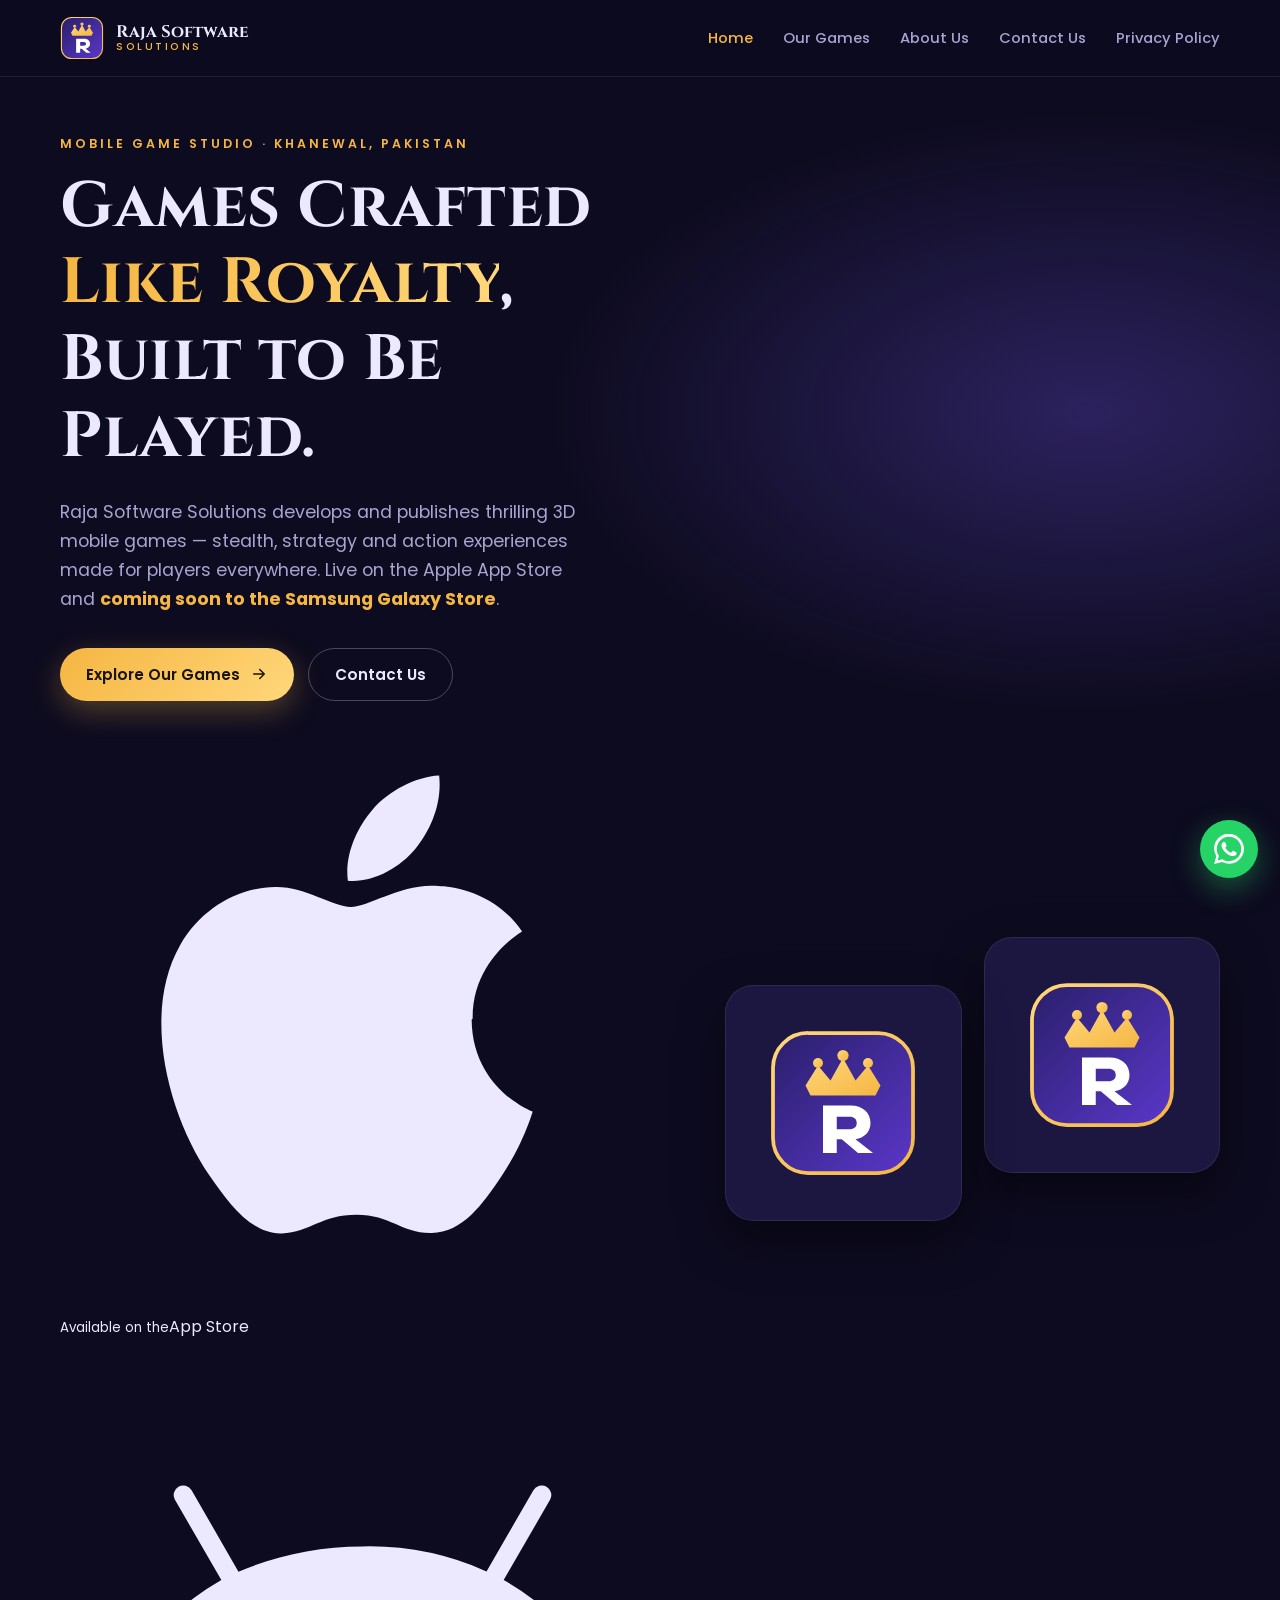
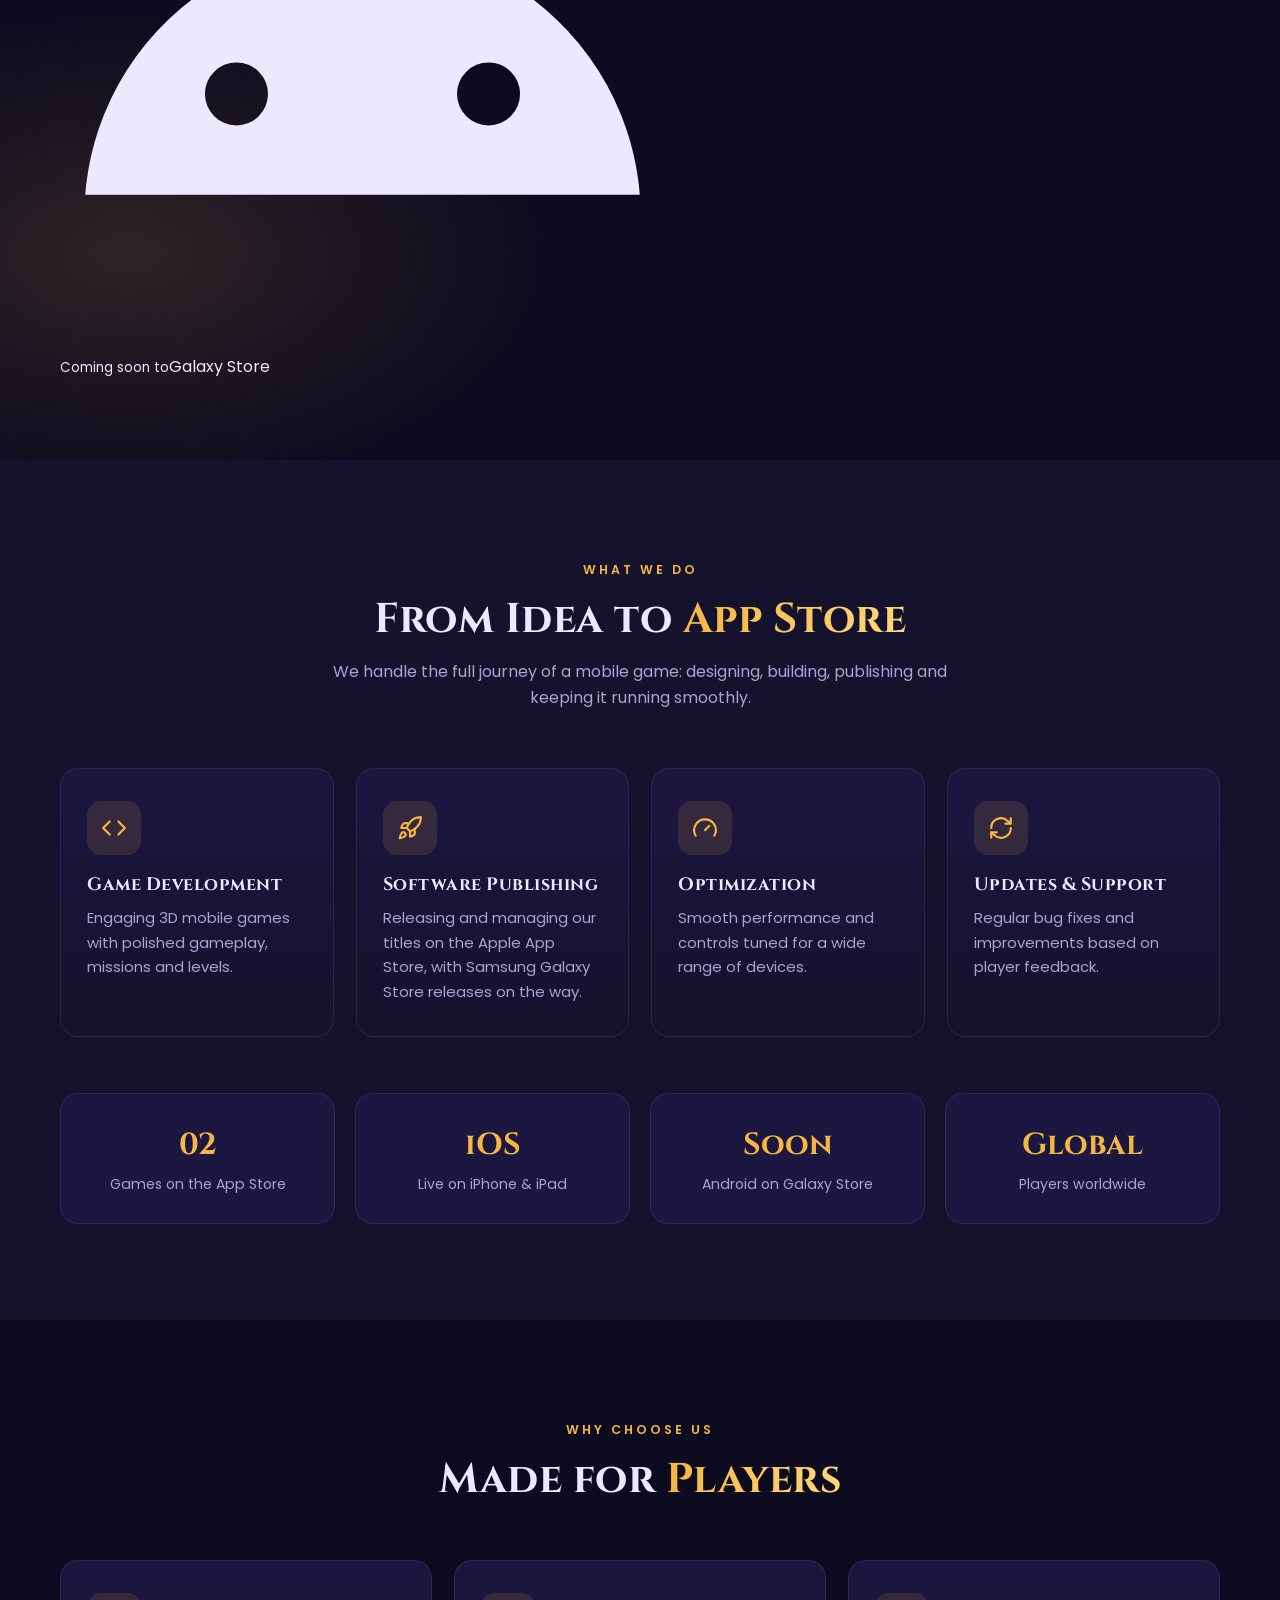
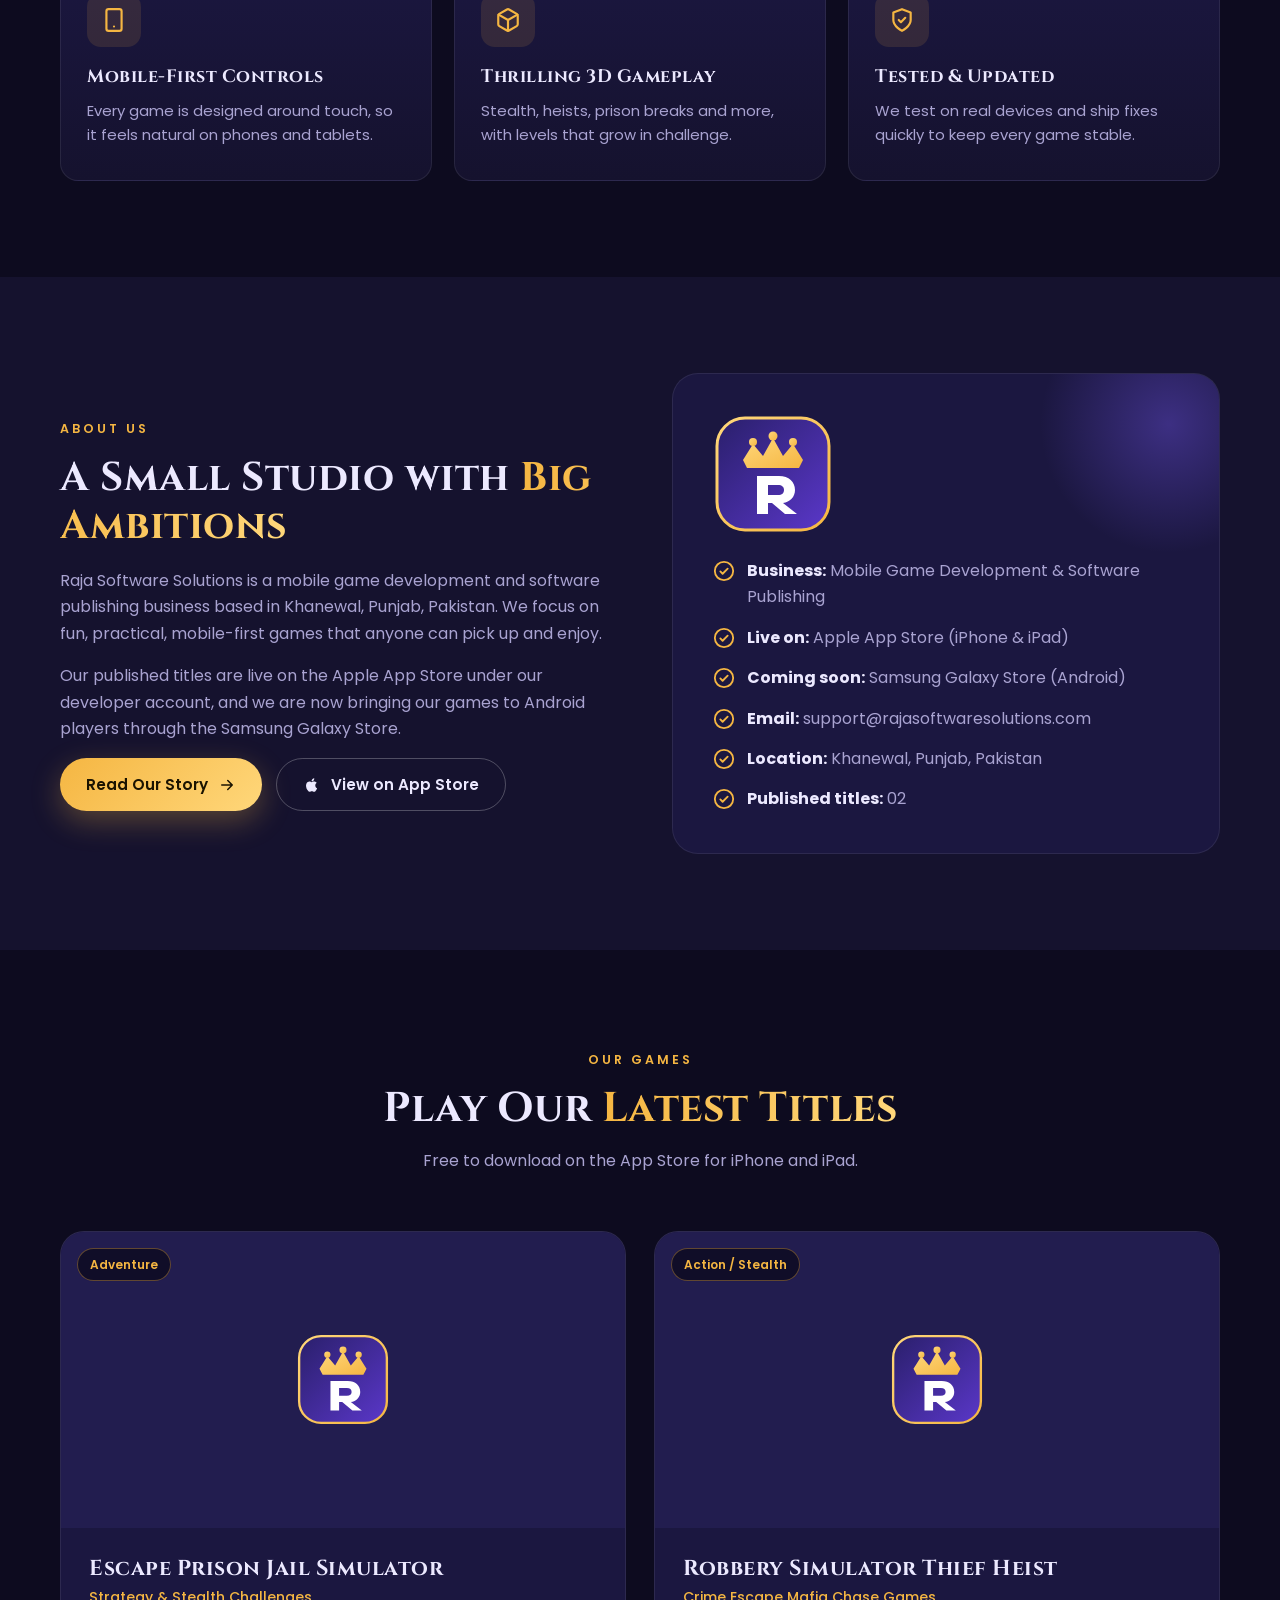
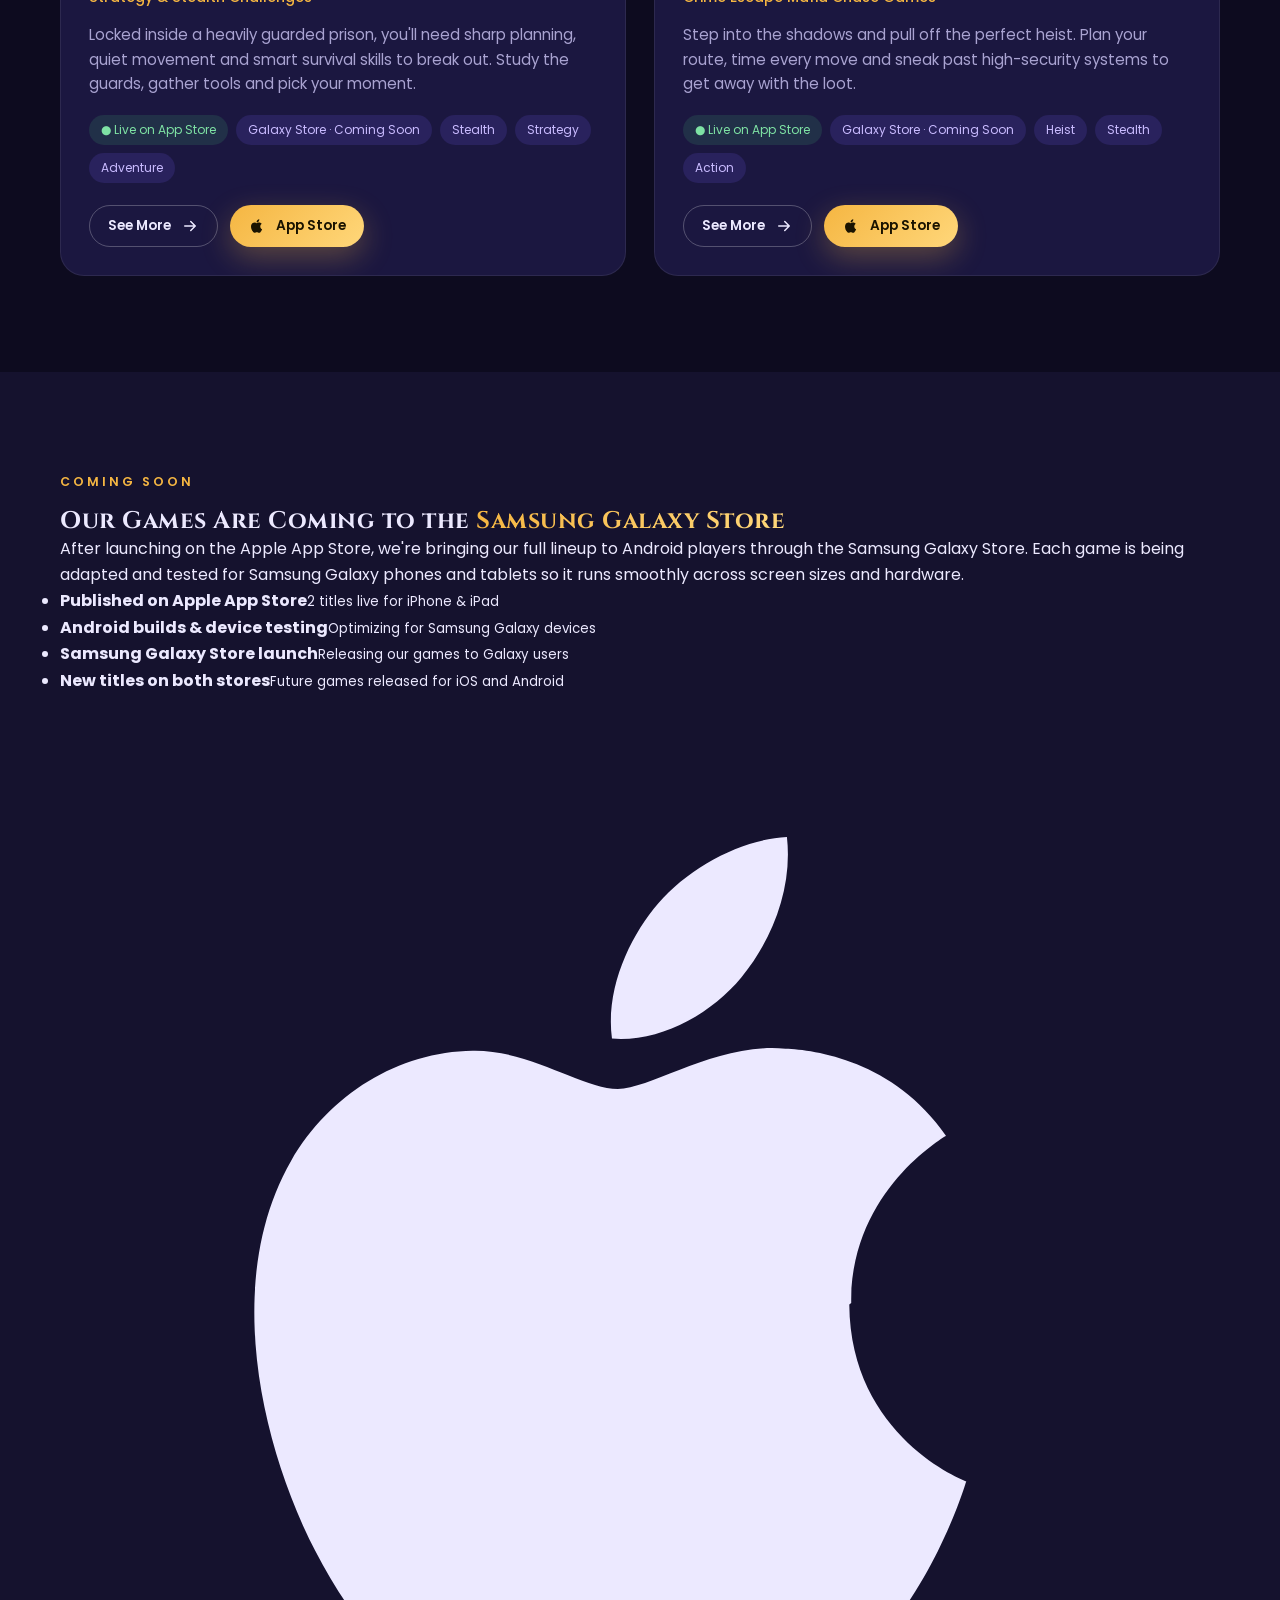
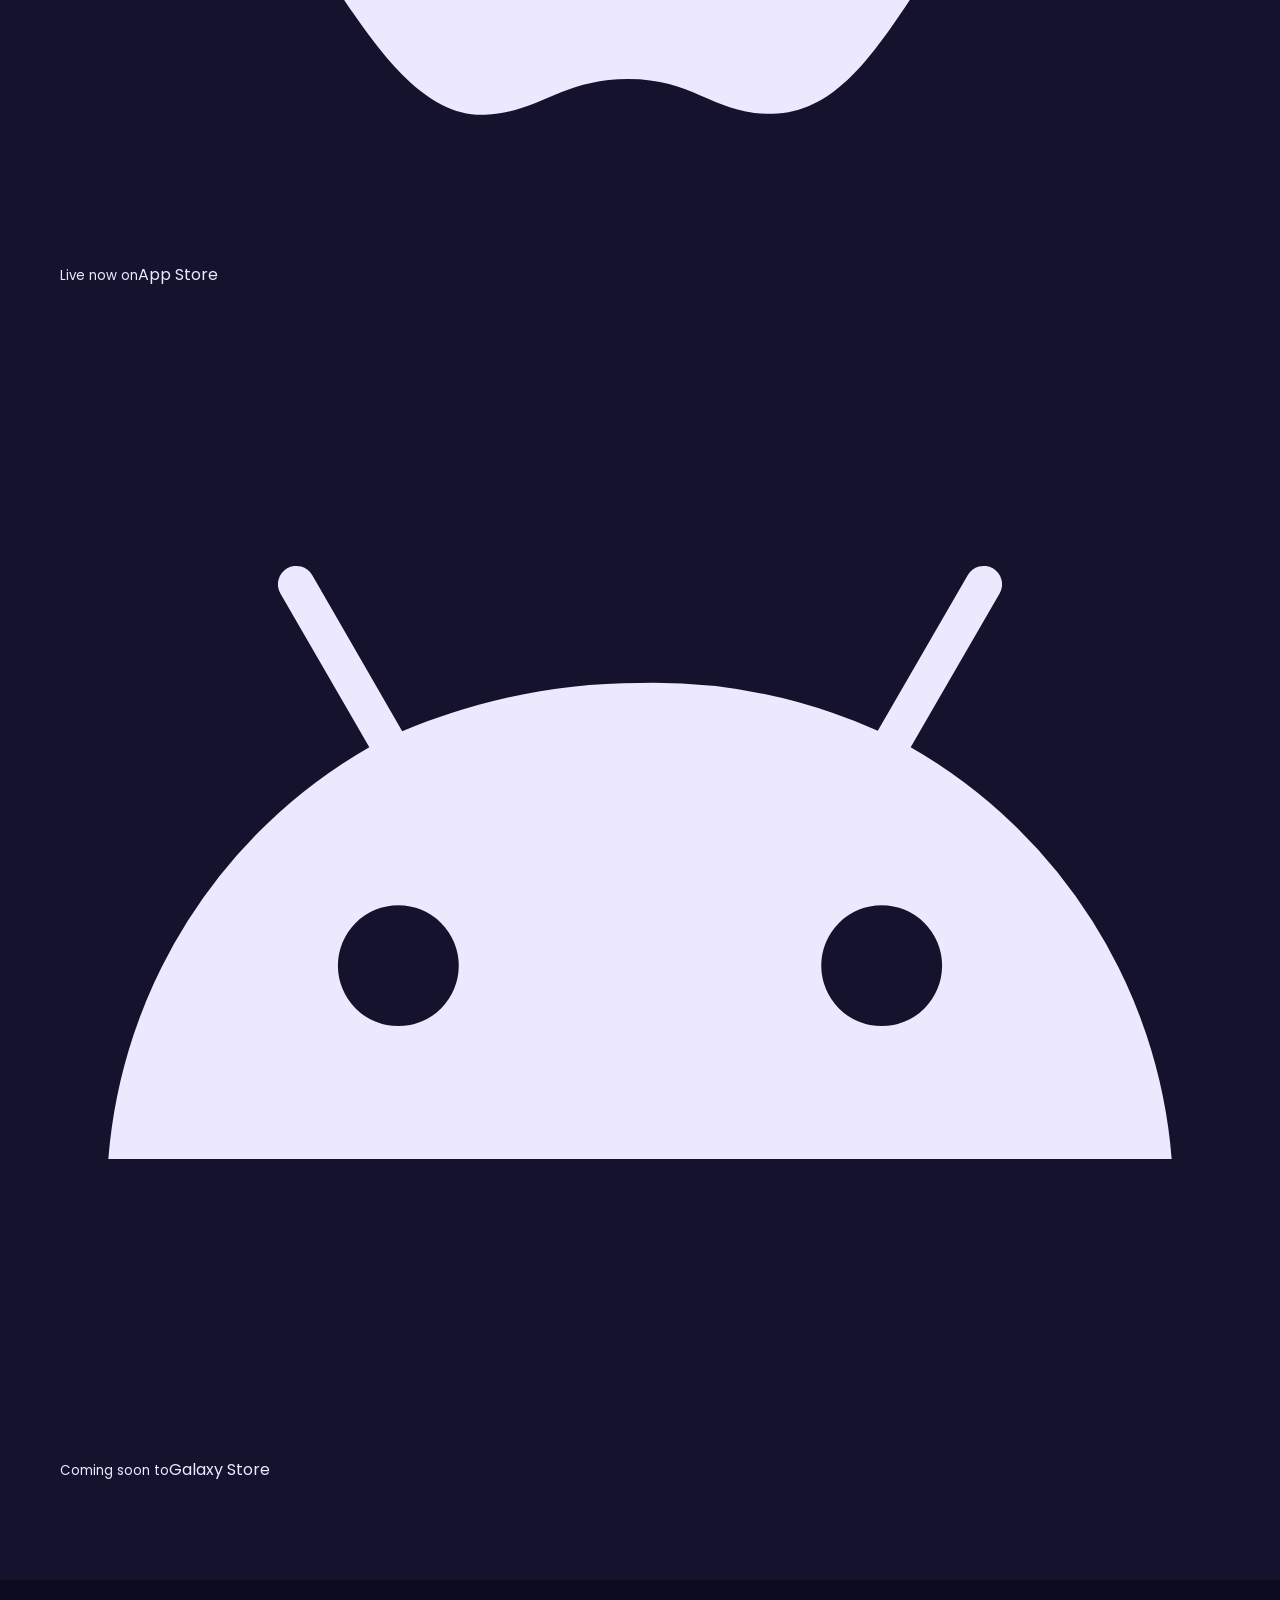
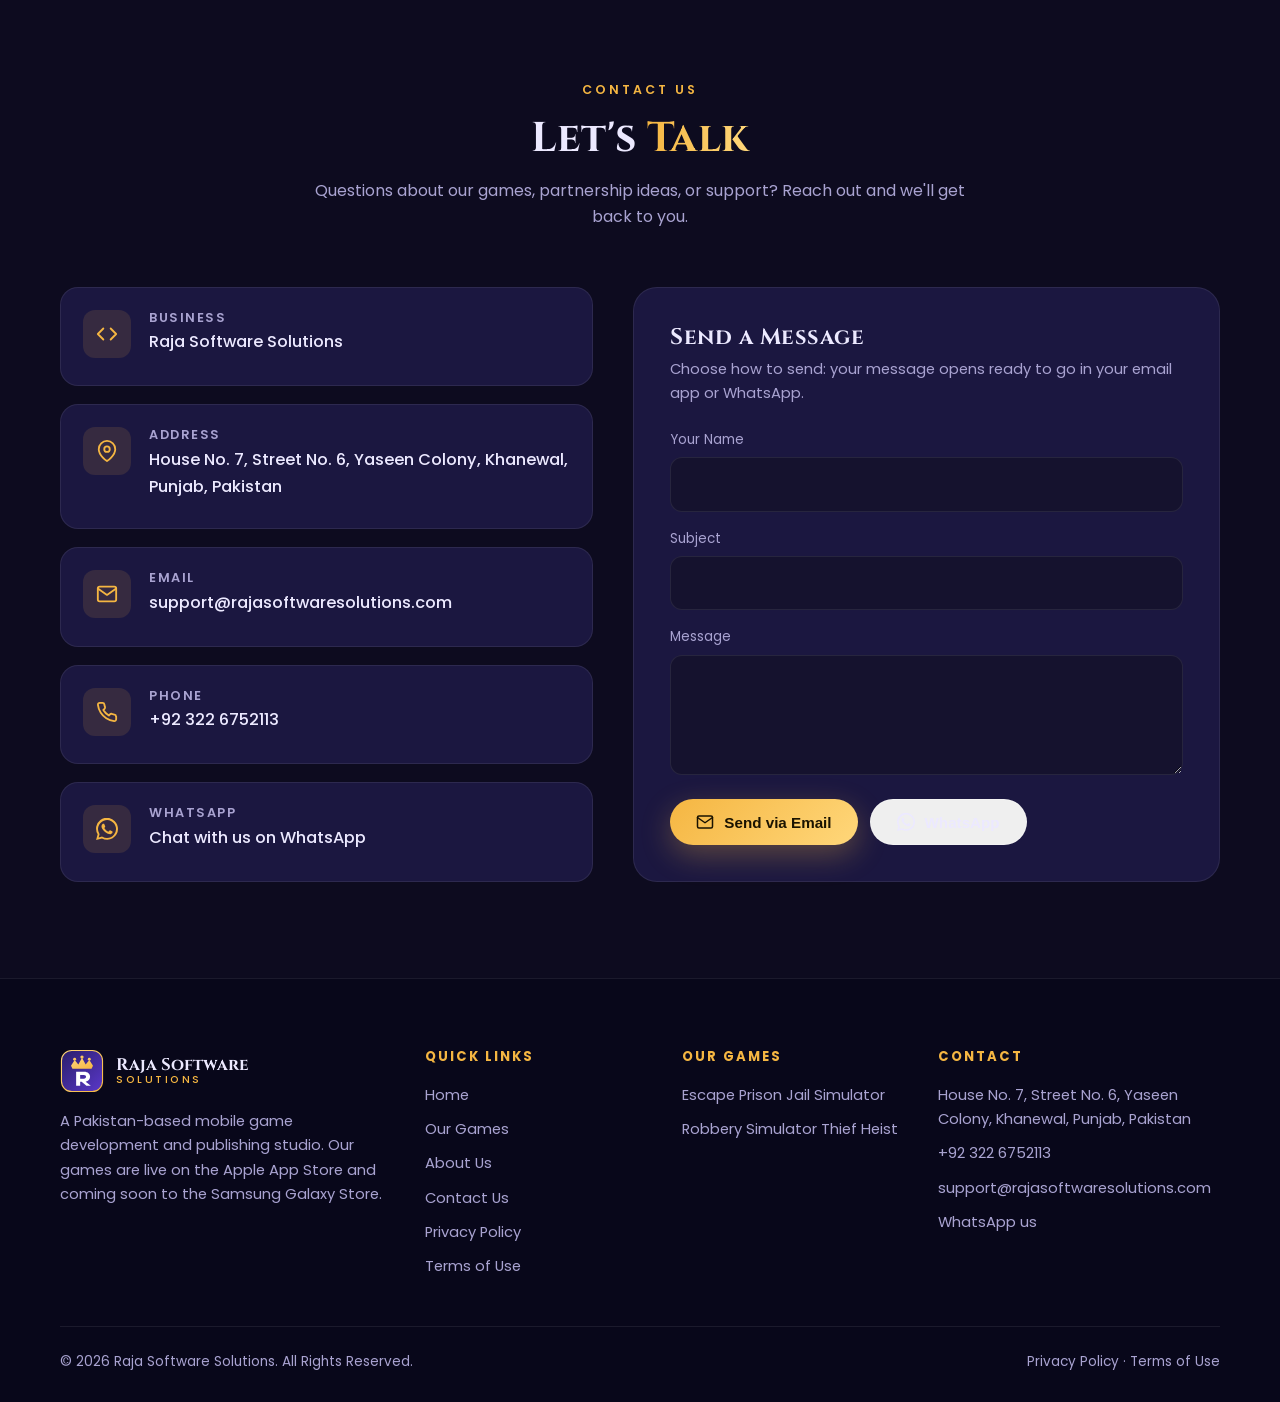
==== commit d86376e9: "Add files via upload" ====
--- a/index.html
+++ b/index.html
@@ -24,7 +24,7 @@
     <ul class="nav-links">
       <li><a href="index.html" class="active">Home</a></li>
       <li><a href="games.html">Our Games</a></li>
-      <li><a href="index.html#about">About Us</a></li>
+      <li><a href="about.html">About Us</a></li>
       <li><a href="index.html#contact">Contact Us</a></li>
       <li><a href="privacy-policy.html">Privacy Policy</a></li>
     </ul>
@@ -34,13 +34,17 @@
 <section class="hero">
   <div class="container hero-grid">
     <div class="reveal">
-      <span class="eyebrow">Mobile Game Studio &middot; Pakistan</span>
+      <span class="eyebrow">Mobile Game Studio &middot; Khanewal, Pakistan</span>
       <h1>Games Crafted <span class="gold-text">Like Royalty</span>, Built to Be Played.</h1>
-      <p class="lead">Raja Software Solutions develops and publishes thrilling mobile games for iPhone and iPad &mdash; stealth, strategy and action experiences made for players everywhere.</p>
+      <p class="lead">Raja Software Solutions develops and publishes thrilling 3D mobile games &mdash; stealth, strategy and action experiences made for players everywhere. Live on the Apple App Store and <strong style="color:var(--gold)">coming soon to the Samsung Galaxy Store</strong>.</p>
       <div class="hero-actions">
         <a class="btn btn-gold" href="#games">Explore Our Games <svg viewBox="0 0 24 24" fill="none" stroke="currentColor" stroke-width="2" stroke-linecap="round" stroke-linejoin="round"><path d="M5 12h14M13 6l6 6-6 6"/></svg></a>
         <a class="btn btn-outline" href="#contact">Contact Us</a>
       </div>
+      <div class="store-row">
+        <a class="store-pill" href="https://apps.apple.com/us/developer/atiq-ur-rehman/id1822009987" target="_blank" rel="noopener"><svg viewBox="0 0 24 24" fill="currentColor"><path d="M16.37 12.6c-.02-2.3 1.88-3.4 1.96-3.46-1.07-1.56-2.73-1.78-3.32-1.8-1.41-.14-2.76.83-3.47.83-.72 0-1.82-.81-3-.79-1.54.02-2.96.9-3.76 2.28-1.6 2.78-.41 6.9 1.15 9.16.76 1.1 1.67 2.34 2.86 2.3 1.15-.05 1.58-.74 2.97-.74 1.38 0 1.77.74 2.98.72 1.23-.02 2.01-1.12 2.76-2.23.87-1.28 1.23-2.52 1.25-2.58-.03-.01-2.4-.92-2.42-3.66zM14.1 5.86c.63-.77 1.06-1.83.94-2.9-.91.04-2.01.61-2.66 1.37-.58.67-1.1 1.76-.96 2.8 1.01.08 2.05-.51 2.68-1.27z"/></svg><span><small>Available on the</small>App Store</span></a>
+        <div class="store-pill muted"><svg viewBox="0 0 24 24" fill="currentColor"><path d="M17.6 9.48l1.84-3.18a.38.38 0 0 0-.66-.38l-1.86 3.22A11.4 11.4 0 0 0 12 8.15c-1.76 0-3.42.37-4.92 1L5.22 5.92a.38.38 0 0 0-.66.38L6.4 9.48A10.8 10.8 0 0 0 1 18h22a10.8 10.8 0 0 0-5.4-8.52zM7 15.25a1.25 1.25 0 1 1 0-2.5 1.25 1.25 0 0 1 0 2.5zm10 0a1.25 1.25 0 1 1 0-2.5 1.25 1.25 0 0 1 0 2.5z"/></svg><span><small>Coming soon to</small>Galaxy Store</span></div>
+      </div>
     </div>
     <div class="hero-visual reveal">
       <div class="crown-glow"></div>
@@ -58,14 +62,14 @@
     </div>
     <div class="grid-4">
       <div class="feature reveal"><div class="icon"><svg viewBox="0 0 24 24" fill="none" stroke="currentColor" stroke-width="2" stroke-linecap="round" stroke-linejoin="round"><path d="M16 18l6-6-6-6M8 6l-6 6 6 6"/></svg></div><h3>Game Development</h3><p>Engaging 3D mobile games with polished gameplay, missions and levels.</p></div>
-      <div class="feature reveal"><div class="icon"><svg viewBox="0 0 24 24" fill="none" stroke="currentColor" stroke-width="2" stroke-linecap="round" stroke-linejoin="round"><path d="M4.5 16.5c-1.5 1.3-2 5-2 5s3.7-.5 5-2c.7-.8.7-2.1-.1-2.9a2.2 2.2 0 0 0-2.9-.1z"/><path d="M12 15l-3-3a22 22 0 0 1 2-3.9A12.9 12.9 0 0 1 22 2c0 2.7-.8 7.5-6 11a22.4 22.4 0 0 1-4 2z"/><path d="M9 12H4s.6-3 2-4c1.6-1.1 5 0 5 0M12 15v5s3-.6 4-2c1.1-1.6 0-5 0-5"/></svg></div><h3>Software Publishing</h3><p>Releasing and managing our titles on the Apple App Store for iPhone and iPad.</p></div>
+      <div class="feature reveal"><div class="icon"><svg viewBox="0 0 24 24" fill="none" stroke="currentColor" stroke-width="2" stroke-linecap="round" stroke-linejoin="round"><path d="M4.5 16.5c-1.5 1.3-2 5-2 5s3.7-.5 5-2c.7-.8.7-2.1-.1-2.9a2.2 2.2 0 0 0-2.9-.1z"/><path d="M12 15l-3-3a22 22 0 0 1 2-3.9A12.9 12.9 0 0 1 22 2c0 2.7-.8 7.5-6 11a22.4 22.4 0 0 1-4 2z"/><path d="M9 12H4s.6-3 2-4c1.6-1.1 5 0 5 0M12 15v5s3-.6 4-2c1.1-1.6 0-5 0-5"/></svg></div><h3>Software Publishing</h3><p>Releasing and managing our titles on the Apple App Store, with Samsung Galaxy Store releases on the way.</p></div>
       <div class="feature reveal"><div class="icon"><svg viewBox="0 0 24 24" fill="none" stroke="currentColor" stroke-width="2" stroke-linecap="round" stroke-linejoin="round"><path d="M12 14l4-4"/><path d="M3.3 19a10 10 0 1 1 17.4 0"/></svg></div><h3>Optimization</h3><p>Smooth performance and controls tuned for a wide range of devices.</p></div>
       <div class="feature reveal"><div class="icon"><svg viewBox="0 0 24 24" fill="none" stroke="currentColor" stroke-width="2" stroke-linecap="round" stroke-linejoin="round"><path d="M21 12a9 9 0 0 1-15 6.7L3 16M3 12a9 9 0 0 1 15-6.7L21 8"/><path d="M21 3v5h-5M3 21v-5h5"/></svg></div><h3>Updates &amp; Support</h3><p>Regular bug fixes and improvements based on player feedback.</p></div>
     </div>
     <div class="stats reveal">
       <div class="stat"><strong>02</strong><span>Games on the App Store</span></div>
-      <div class="stat"><strong>iOS</strong><span>iPhone &amp; iPad</span></div>
-      <div class="stat"><strong>Free</strong><span>To download &amp; play</span></div>
+      <div class="stat"><strong>iOS</strong><span>Live on iPhone &amp; iPad</span></div>
+      <div class="stat"><strong>Soon</strong><span>Android on Galaxy Store</span></div>
       <div class="stat"><strong>Global</strong><span>Players worldwide</span></div>
     </div>
   </div>
@@ -91,14 +95,19 @@
       <span class="eyebrow">About Us</span>
       <h2>A Small Studio with <span class="gold-text">Big Ambitions</span></h2>
       <p>Raja Software Solutions is a mobile game development and software publishing business based in Khanewal, Punjab, Pakistan. We focus on fun, practical, mobile-first games that anyone can pick up and enjoy.</p>
-      <p>Our current titles include stealth and action games available free on the Apple App Store, and we're working on more games for players around the world.</p>
-      <a class="btn btn-gold" href="https://apps.apple.com/us/developer/atiq-ur-rehman/id1822009987" target="_blank" rel="noopener"><svg viewBox="0 0 24 24" fill="currentColor"><path d="M16.37 12.6c-.02-2.3 1.88-3.4 1.96-3.46-1.07-1.56-2.73-1.78-3.32-1.8-1.41-.14-2.76.83-3.47.83-.72 0-1.82-.81-3-.79-1.54.02-2.96.9-3.76 2.28-1.6 2.78-.41 6.9 1.15 9.16.76 1.1 1.67 2.34 2.86 2.3 1.15-.05 1.58-.74 2.97-.74 1.38 0 1.77.74 2.98.72 1.23-.02 2.01-1.12 2.76-2.23.87-1.28 1.23-2.52 1.25-2.58-.03-.01-2.4-.92-2.42-3.66zM14.1 5.86c.63-.77 1.06-1.83.94-2.9-.91.04-2.01.61-2.66 1.37-.58.67-1.1 1.76-.96 2.8 1.01.08 2.05-.51 2.68-1.27z"/></svg> View All on the App Store</a>
+      <p>Our published titles are live on the Apple App Store under our developer account, and we are now bringing our games to Android players through the Samsung Galaxy Store.</p>
+      <div class="hero-actions">
+        <a class="btn btn-gold" href="about.html">Read Our Story <svg viewBox="0 0 24 24" fill="none" stroke="currentColor" stroke-width="2" stroke-linecap="round" stroke-linejoin="round"><path d="M5 12h14M13 6l6 6-6 6"/></svg></a>
+        <a class="btn btn-outline" href="https://apps.apple.com/us/developer/atiq-ur-rehman/id1822009987" target="_blank" rel="noopener"><svg viewBox="0 0 24 24" fill="currentColor"><path d="M16.37 12.6c-.02-2.3 1.88-3.4 1.96-3.46-1.07-1.56-2.73-1.78-3.32-1.8-1.41-.14-2.76.83-3.47.83-.72 0-1.82-.81-3-.79-1.54.02-2.96.9-3.76 2.28-1.6 2.78-.41 6.9 1.15 9.16.76 1.1 1.67 2.34 2.86 2.3 1.15-.05 1.58-.74 2.97-.74 1.38 0 1.77.74 2.98.72 1.23-.02 2.01-1.12 2.76-2.23.87-1.28 1.23-2.52 1.25-2.58-.03-.01-2.4-.92-2.42-3.66zM14.1 5.86c.63-.77 1.06-1.83.94-2.9-.91.04-2.01.61-2.66 1.37-.58.67-1.1 1.76-.96 2.8 1.01.08 2.05-.51 2.68-1.27z"/></svg> View on App Store</a>
+      </div>
     </div>
     <div class="about-card reveal">
       <img src="images/logo.svg" alt="Raja Software Solutions logo">
       <ul>
         <li><svg viewBox="0 0 24 24" fill="none" stroke="currentColor" stroke-width="2" stroke-linecap="round" stroke-linejoin="round"><circle cx="12" cy="12" r="10"/><path d="M8 12.5l2.5 2.5L16 9.5"/></svg><span><strong style="color:var(--text)">Business:</strong> Mobile Game Development &amp; Software Publishing</span></li>
-        <li><svg viewBox="0 0 24 24" fill="none" stroke="currentColor" stroke-width="2" stroke-linecap="round" stroke-linejoin="round"><circle cx="12" cy="12" r="10"/><path d="M8 12.5l2.5 2.5L16 9.5"/></svg><span><strong style="color:var(--text)">Platform:</strong> Apple App Store (iPhone &amp; iPad)</span></li>
+        <li><svg viewBox="0 0 24 24" fill="none" stroke="currentColor" stroke-width="2" stroke-linecap="round" stroke-linejoin="round"><circle cx="12" cy="12" r="10"/><path d="M8 12.5l2.5 2.5L16 9.5"/></svg><span><strong style="color:var(--text)">Live on:</strong> Apple App Store (iPhone &amp; iPad)</span></li>
+        <li><svg viewBox="0 0 24 24" fill="none" stroke="currentColor" stroke-width="2" stroke-linecap="round" stroke-linejoin="round"><circle cx="12" cy="12" r="10"/><path d="M8 12.5l2.5 2.5L16 9.5"/></svg><span><strong style="color:var(--text)">Coming soon:</strong> Samsung Galaxy Store (Android)</span></li>
+        <li><svg viewBox="0 0 24 24" fill="none" stroke="currentColor" stroke-width="2" stroke-linecap="round" stroke-linejoin="round"><circle cx="12" cy="12" r="10"/><path d="M8 12.5l2.5 2.5L16 9.5"/></svg><span><strong style="color:var(--text)">Email:</strong> support@rajasoftwaresolutions.com</span></li>
         <li><svg viewBox="0 0 24 24" fill="none" stroke="currentColor" stroke-width="2" stroke-linecap="round" stroke-linejoin="round"><circle cx="12" cy="12" r="10"/><path d="M8 12.5l2.5 2.5L16 9.5"/></svg><span><strong style="color:var(--text)">Location:</strong> Khanewal, Punjab, Pakistan</span></li>
         <li><svg viewBox="0 0 24 24" fill="none" stroke="currentColor" stroke-width="2" stroke-linecap="round" stroke-linejoin="round"><circle cx="12" cy="12" r="10"/><path d="M8 12.5l2.5 2.5L16 9.5"/></svg><span><strong style="color:var(--text)">Published titles:</strong> 02</span></li>
       </ul>
@@ -120,7 +129,7 @@
     <h3>Escape Prison Jail Simulator</h3>
     <div class="sub">Strategy & Stealth Challenges</div>
     <p>Locked inside a heavily guarded prison, you'll need sharp planning, quiet movement and smart survival skills to break out. Study the guards, gather tools and pick your moment.</p>
-    <div class="tags"><span class="tag live">&#9679; Live on App Store</span><span class="tag">Stealth</span><span class="tag">Strategy</span><span class="tag">Adventure</span></div>
+    <div class="tags"><span class="tag live">&#9679; Live on App Store</span><span class="tag soon">Galaxy Store &middot; Coming Soon</span><span class="tag">Stealth</span><span class="tag">Strategy</span><span class="tag">Adventure</span></div>
     <div class="game-actions">
       <a class="btn btn-outline btn-sm" href="games/escape-prison-jail-simulator.html">See More <svg viewBox="0 0 24 24" fill="none" stroke="currentColor" stroke-width="2" stroke-linecap="round" stroke-linejoin="round"><path d="M5 12h14M13 6l6 6-6 6"/></svg></a>
       <a class="btn btn-gold btn-sm" href="https://apps.apple.com/us/app/escape-prison-jail-simulator/id6759789445" target="_blank" rel="noopener"><svg viewBox="0 0 24 24" fill="currentColor"><path d="M16.37 12.6c-.02-2.3 1.88-3.4 1.96-3.46-1.07-1.56-2.73-1.78-3.32-1.8-1.41-.14-2.76.83-3.47.83-.72 0-1.82-.81-3-.79-1.54.02-2.96.9-3.76 2.28-1.6 2.78-.41 6.9 1.15 9.16.76 1.1 1.67 2.34 2.86 2.3 1.15-.05 1.58-.74 2.97-.74 1.38 0 1.77.74 2.98.72 1.23-.02 2.01-1.12 2.76-2.23.87-1.28 1.23-2.52 1.25-2.58-.03-.01-2.4-.92-2.42-3.66zM14.1 5.86c.63-.77 1.06-1.83.94-2.9-.91.04-2.01.61-2.66 1.37-.58.67-1.1 1.76-.96 2.8 1.01.08 2.05-.51 2.68-1.27z"/></svg> App Store</a>
@@ -133,7 +142,7 @@
     <h3>Robbery Simulator Thief Heist</h3>
     <div class="sub">Crime Escape Mafia Chase Games</div>
     <p>Step into the shadows and pull off the perfect heist. Plan your route, time every move and sneak past high-security systems to get away with the loot.</p>
-    <div class="tags"><span class="tag live">&#9679; Live on App Store</span><span class="tag">Heist</span><span class="tag">Stealth</span><span class="tag">Action</span></div>
+    <div class="tags"><span class="tag live">&#9679; Live on App Store</span><span class="tag soon">Galaxy Store &middot; Coming Soon</span><span class="tag">Heist</span><span class="tag">Stealth</span><span class="tag">Action</span></div>
     <div class="game-actions">
       <a class="btn btn-outline btn-sm" href="games/robbery-simulator-thief-heist.html">See More <svg viewBox="0 0 24 24" fill="none" stroke="currentColor" stroke-width="2" stroke-linecap="round" stroke-linejoin="round"><path d="M5 12h14M13 6l6 6-6 6"/></svg></a>
       <a class="btn btn-gold btn-sm" href="https://apps.apple.com/us/app/robbery-simulator-thief-heist/id6756493944" target="_blank" rel="noopener"><svg viewBox="0 0 24 24" fill="currentColor"><path d="M16.37 12.6c-.02-2.3 1.88-3.4 1.96-3.46-1.07-1.56-2.73-1.78-3.32-1.8-1.41-.14-2.76.83-3.47.83-.72 0-1.82-.81-3-.79-1.54.02-2.96.9-3.76 2.28-1.6 2.78-.41 6.9 1.15 9.16.76 1.1 1.67 2.34 2.86 2.3 1.15-.05 1.58-.74 2.97-.74 1.38 0 1.77.74 2.98.72 1.23-.02 2.01-1.12 2.76-2.23.87-1.28 1.23-2.52 1.25-2.58-.03-.01-2.4-.92-2.42-3.66zM14.1 5.86c.63-.77 1.06-1.83.94-2.9-.91.04-2.01.61-2.66 1.37-.58.67-1.1 1.76-.96 2.8 1.01.08 2.05-.51 2.68-1.27z"/></svg> App Store</a>
@@ -143,7 +152,29 @@
     </div>
   </div>
 </section>
-<section class="section alt" id="contact">
+<section class="section alt" id="galaxy">
+  <div class="container">
+    <div class="galaxy-band reveal">
+      <div>
+        <span class="eyebrow">Coming Soon</span>
+        <h2>Our Games Are Coming to the <span class="gold-text">Samsung Galaxy Store</span></h2>
+        <p>After launching on the Apple App Store, we're bringing our full lineup to Android players through the Samsung Galaxy Store. Each game is being adapted and tested for Samsung Galaxy phones and tablets so it runs smoothly across screen sizes and hardware.</p>
+        <ul class="roadmap">
+          <li class="done"><span class="dot"></span><div><strong>Published on Apple App Store</strong><small>2 titles live for iPhone &amp; iPad</small></div></li>
+          <li class="active"><span class="dot"></span><div><strong>Android builds &amp; device testing</strong><small>Optimizing for Samsung Galaxy devices</small></div></li>
+          <li><span class="dot"></span><div><strong>Samsung Galaxy Store launch</strong><small>Releasing our games to Galaxy users</small></div></li>
+          <li><span class="dot"></span><div><strong>New titles on both stores</strong><small>Future games released for iOS and Android</small></div></li>
+        </ul>
+      </div>
+      <div class="galaxy-visual">
+        <div class="galaxy-ring"></div>
+        <div class="store-pill big"><svg viewBox="0 0 24 24" fill="currentColor"><path d="M16.37 12.6c-.02-2.3 1.88-3.4 1.96-3.46-1.07-1.56-2.73-1.78-3.32-1.8-1.41-.14-2.76.83-3.47.83-.72 0-1.82-.81-3-.79-1.54.02-2.96.9-3.76 2.28-1.6 2.78-.41 6.9 1.15 9.16.76 1.1 1.67 2.34 2.86 2.3 1.15-.05 1.58-.74 2.97-.74 1.38 0 1.77.74 2.98.72 1.23-.02 2.01-1.12 2.76-2.23.87-1.28 1.23-2.52 1.25-2.58-.03-.01-2.4-.92-2.42-3.66zM14.1 5.86c.63-.77 1.06-1.83.94-2.9-.91.04-2.01.61-2.66 1.37-.58.67-1.1 1.76-.96 2.8 1.01.08 2.05-.51 2.68-1.27z"/></svg><span><small>Live now on</small>App Store</span></div>
+        <div class="store-pill big muted"><svg viewBox="0 0 24 24" fill="currentColor"><path d="M17.6 9.48l1.84-3.18a.38.38 0 0 0-.66-.38l-1.86 3.22A11.4 11.4 0 0 0 12 8.15c-1.76 0-3.42.37-4.92 1L5.22 5.92a.38.38 0 0 0-.66.38L6.4 9.48A10.8 10.8 0 0 0 1 18h22a10.8 10.8 0 0 0-5.4-8.52zM7 15.25a1.25 1.25 0 1 1 0-2.5 1.25 1.25 0 0 1 0 2.5zm10 0a1.25 1.25 0 1 1 0-2.5 1.25 1.25 0 0 1 0 2.5z"/></svg><span><small>Coming soon to</small>Galaxy Store</span></div>
+      </div>
+    </div>
+  </div>
+</section>
+<section class="section" id="contact">
   <div class="container">
     <div class="section-head reveal">
       <span class="eyebrow">Contact Us</span>
@@ -154,16 +185,20 @@
       <div class="contact-info reveal">
         <div class="info-row"><div class="icon"><svg viewBox="0 0 24 24" fill="none" stroke="currentColor" stroke-width="2" stroke-linecap="round" stroke-linejoin="round"><path d="M16 18l6-6-6-6M8 6l-6 6 6 6"/></svg></div><div><h4>Business</h4><p>Raja Software Solutions</p></div></div>
         <div class="info-row"><div class="icon"><svg viewBox="0 0 24 24" fill="none" stroke="currentColor" stroke-width="2" stroke-linecap="round" stroke-linejoin="round"><path d="M21 10c0 7-9 13-9 13S3 17 3 10a9 9 0 0 1 18 0z"/><circle cx="12" cy="10" r="3"/></svg></div><div><h4>Address</h4><p>House No. 7, Street No. 6, Yaseen Colony, Khanewal, Punjab, Pakistan</p></div></div>
+        <div class="info-row"><div class="icon"><svg viewBox="0 0 24 24" fill="none" stroke="currentColor" stroke-width="2" stroke-linecap="round" stroke-linejoin="round"><rect x="2" y="4" width="20" height="16" rx="2"/><path d="M22 6l-10 7L2 6"/></svg></div><div><h4>Email</h4><a href="mailto:support@rajasoftwaresolutions.com">support@rajasoftwaresolutions.com</a></div></div>
         <div class="info-row"><div class="icon"><svg viewBox="0 0 24 24" fill="none" stroke="currentColor" stroke-width="2" stroke-linecap="round" stroke-linejoin="round"><path d="M22 16.9v3a2 2 0 0 1-2.2 2 19.8 19.8 0 0 1-8.6-3.1 19.5 19.5 0 0 1-6-6A19.8 19.8 0 0 1 2.1 4.2 2 2 0 0 1 4.1 2h3a2 2 0 0 1 2 1.7c.1.9.4 1.8.7 2.7a2 2 0 0 1-.5 2.1L8 9.8a16 16 0 0 0 6 6l1.3-1.3a2 2 0 0 1 2.1-.4c.9.3 1.8.6 2.7.7a2 2 0 0 1 1.7 2z"/></svg></div><div><h4>Phone</h4><a href="tel:+923226752113">+92 322 6752113</a></div></div>
         <div class="info-row"><div class="icon"><svg viewBox="0 0 24 24" fill="currentColor"><path d="M17.5 14.4c-.3-.1-1.8-.9-2-1-.3-.1-.5-.1-.7.1-.2.3-.8 1-.9 1.2-.2.2-.3.2-.6.1-.3-.1-1.3-.5-2.4-1.5-.9-.8-1.5-1.8-1.7-2.1-.2-.3 0-.5.1-.6l.4-.5c.2-.2.2-.3.3-.5.1-.2 0-.4 0-.5l-.9-2.2c-.2-.6-.5-.5-.7-.5h-.6c-.2 0-.5.1-.8.4-.3.3-1 1-1 2.5s1.1 2.9 1.2 3.1c.1.2 2.1 3.2 5.1 4.5.7.3 1.3.5 1.7.6.7.2 1.4.2 1.9.1.6-.1 1.8-.7 2-1.4.2-.7.2-1.3.2-1.4-.1-.1-.3-.2-.6-.3zM12 21.8c-1.8 0-3.5-.5-5-1.4l-.4-.2-3.7 1 1-3.6-.2-.4A9.8 9.8 0 1 1 12 21.8zM20.5 3.5A11.8 11.8 0 0 0 1.8 17.7L.1 24l6.4-1.7A11.8 11.8 0 0 0 24 12c0-3.2-1.2-6.2-3.5-8.5z"/></svg></div><div><h4>WhatsApp</h4><a href="https://wa.me/923226752113" target="_blank" rel="noopener">Chat with us on WhatsApp</a></div></div>
       </div>
       <form class="contact-form reveal" id="contact-form">
         <h3>Send a Message</h3>
-        <p>Your message will open in WhatsApp, ready to send.</p>
+        <p>Choose how to send: your message opens ready to go in your email app or WhatsApp.</p>
         <div class="field"><label for="name">Your Name</label><input id="name" name="name" required></div>
         <div class="field"><label for="subject">Subject</label><input id="subject" name="subject" required></div>
         <div class="field"><label for="message">Message</label><textarea id="message" name="message" required></textarea></div>
-        <button class="btn btn-gold" type="submit"><svg viewBox="0 0 24 24" fill="currentColor"><path d="M17.5 14.4c-.3-.1-1.8-.9-2-1-.3-.1-.5-.1-.7.1-.2.3-.8 1-.9 1.2-.2.2-.3.2-.6.1-.3-.1-1.3-.5-2.4-1.5-.9-.8-1.5-1.8-1.7-2.1-.2-.3 0-.5.1-.6l.4-.5c.2-.2.2-.3.3-.5.1-.2 0-.4 0-.5l-.9-2.2c-.2-.6-.5-.5-.7-.5h-.6c-.2 0-.5.1-.8.4-.3.3-1 1-1 2.5s1.1 2.9 1.2 3.1c.1.2 2.1 3.2 5.1 4.5.7.3 1.3.5 1.7.6.7.2 1.4.2 1.9.1.6-.1 1.8-.7 2-1.4.2-.7.2-1.3.2-1.4-.1-.1-.3-.2-.6-.3zM12 21.8c-1.8 0-3.5-.5-5-1.4l-.4-.2-3.7 1 1-3.6-.2-.4A9.8 9.8 0 1 1 12 21.8zM20.5 3.5A11.8 11.8 0 0 0 1.8 17.7L.1 24l6.4-1.7A11.8 11.8 0 0 0 24 12c0-3.2-1.2-6.2-3.5-8.5z"/></svg> Send via WhatsApp</button>
+        <div class="game-actions">
+          <button class="btn btn-gold" type="submit" data-via="email"><svg viewBox="0 0 24 24" fill="none" stroke="currentColor" stroke-width="2" stroke-linecap="round" stroke-linejoin="round"><rect x="2" y="4" width="20" height="16" rx="2"/><path d="M22 6l-10 7L2 6"/></svg> Send via Email</button>
+          <button class="btn btn-outline" type="submit" data-via="wa"><svg viewBox="0 0 24 24" fill="currentColor"><path d="M17.5 14.4c-.3-.1-1.8-.9-2-1-.3-.1-.5-.1-.7.1-.2.3-.8 1-.9 1.2-.2.2-.3.2-.6.1-.3-.1-1.3-.5-2.4-1.5-.9-.8-1.5-1.8-1.7-2.1-.2-.3 0-.5.1-.6l.4-.5c.2-.2.2-.3.3-.5.1-.2 0-.4 0-.5l-.9-2.2c-.2-.6-.5-.5-.7-.5h-.6c-.2 0-.5.1-.8.4-.3.3-1 1-1 2.5s1.1 2.9 1.2 3.1c.1.2 2.1 3.2 5.1 4.5.7.3 1.3.5 1.7.6.7.2 1.4.2 1.9.1.6-.1 1.8-.7 2-1.4.2-.7.2-1.3.2-1.4-.1-.1-.3-.2-.6-.3zM12 21.8c-1.8 0-3.5-.5-5-1.4l-.4-.2-3.7 1 1-3.6-.2-.4A9.8 9.8 0 1 1 12 21.8zM20.5 3.5A11.8 11.8 0 0 0 1.8 17.7L.1 24l6.4-1.7A11.8 11.8 0 0 0 24 12c0-3.2-1.2-6.2-3.5-8.5z"/></svg> WhatsApp</button>
+        </div>
       </form>
     </div>
   </div>
@@ -176,14 +211,14 @@
           <img src="images/logo.svg" alt="Raja Software Solutions logo">
           <span class="brand-name">Raja Software<small>Solutions</small></span>
         </a>
-        <p>A Pakistan-based mobile game and software studio building action-packed iPhone and iPad games for players around the world.</p>
+        <p>A Pakistan-based mobile game development and publishing studio. Our games are live on the Apple App Store and coming soon to the Samsung Galaxy Store.</p>
       </div>
       <div>
         <h4>Quick Links</h4>
         <ul>
           <li><a href="index.html">Home</a></li>
           <li><a href="games.html">Our Games</a></li>
-          <li><a href="index.html#about">About Us</a></li>
+          <li><a href="about.html">About Us</a></li>
           <li><a href="index.html#contact">Contact Us</a></li>
           <li><a href="privacy-policy.html">Privacy Policy</a></li>
           <li><a href="terms.html">Terms of Use</a></li>
@@ -201,6 +236,7 @@
         <ul>
           <li>House No. 7, Street No. 6, Yaseen Colony, Khanewal, Punjab, Pakistan</li>
           <li><a href="tel:+923226752113">+92 322 6752113</a></li>
+          <li><a href="mailto:support@rajasoftwaresolutions.com">support@rajasoftwaresolutions.com</a></li>
           <li><a href="https://wa.me/923226752113" target="_blank" rel="noopener">WhatsApp us</a></li>
         </ul>
       </div>
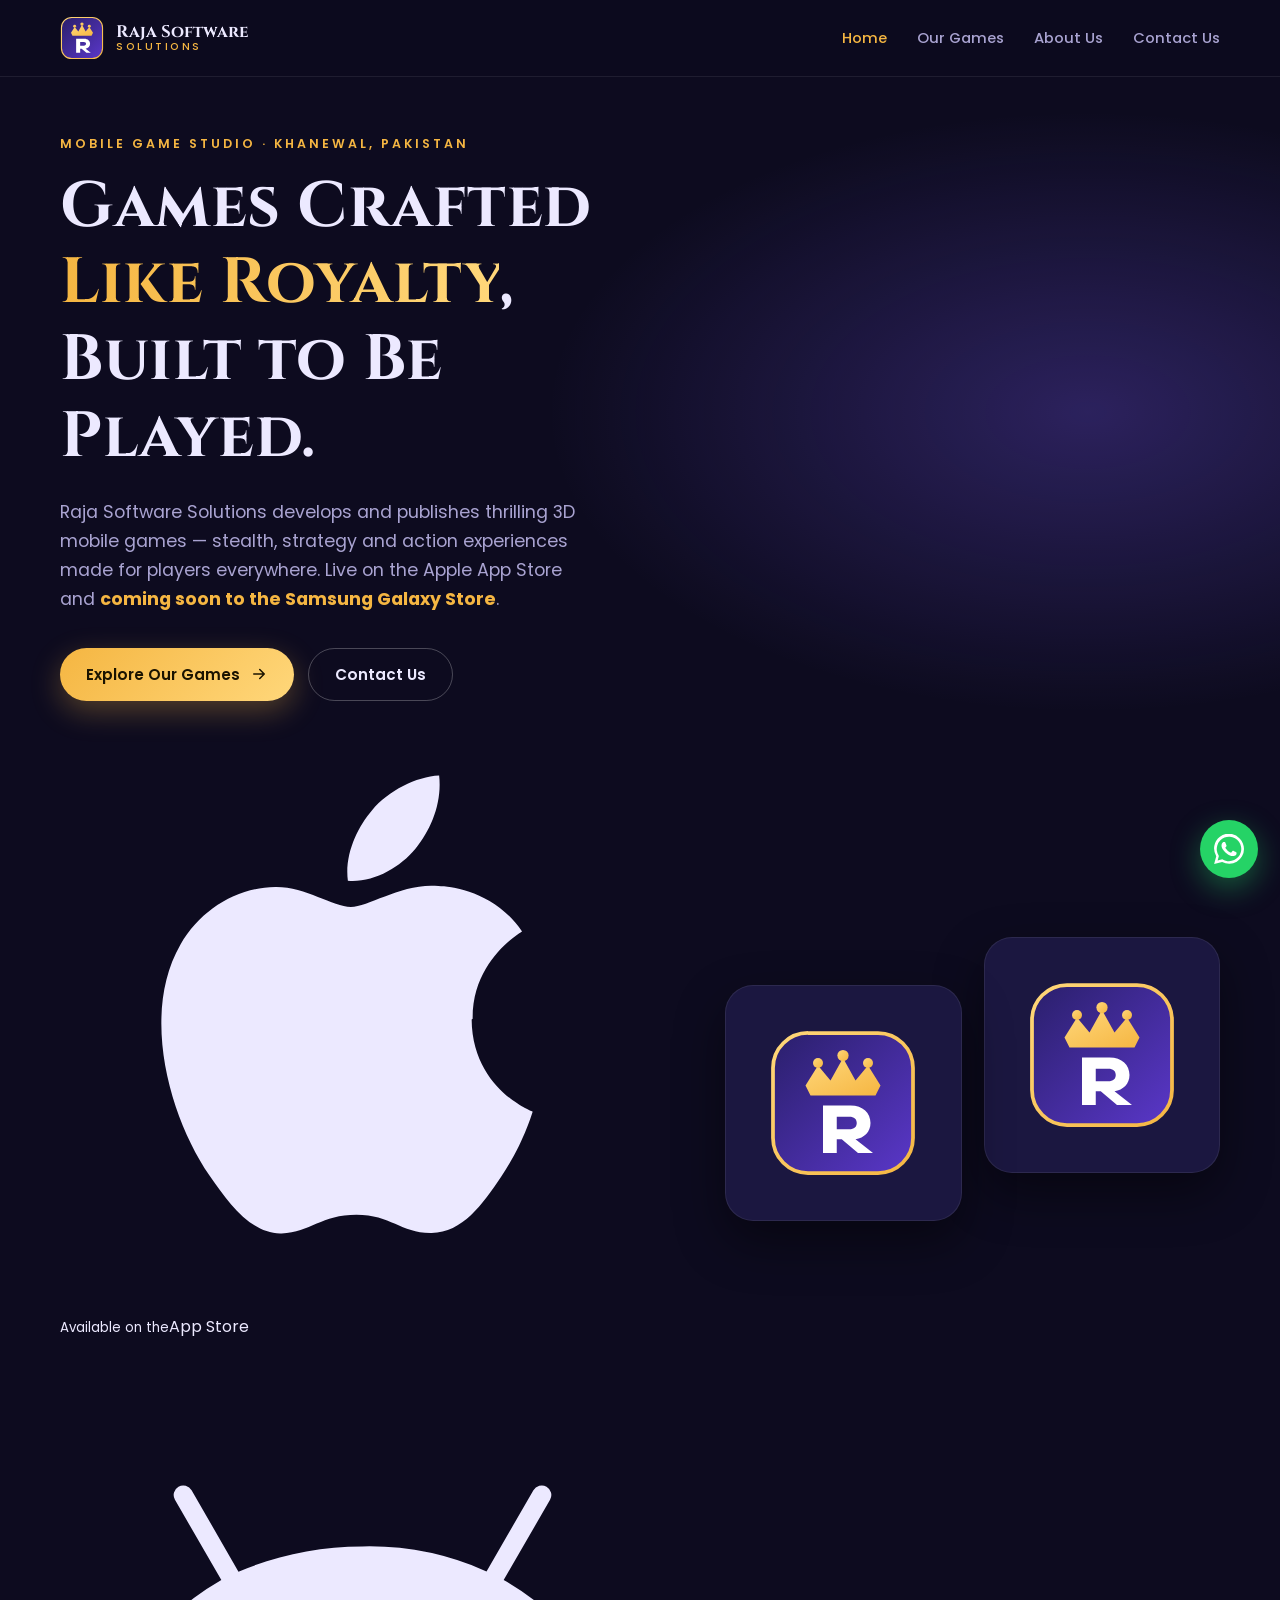
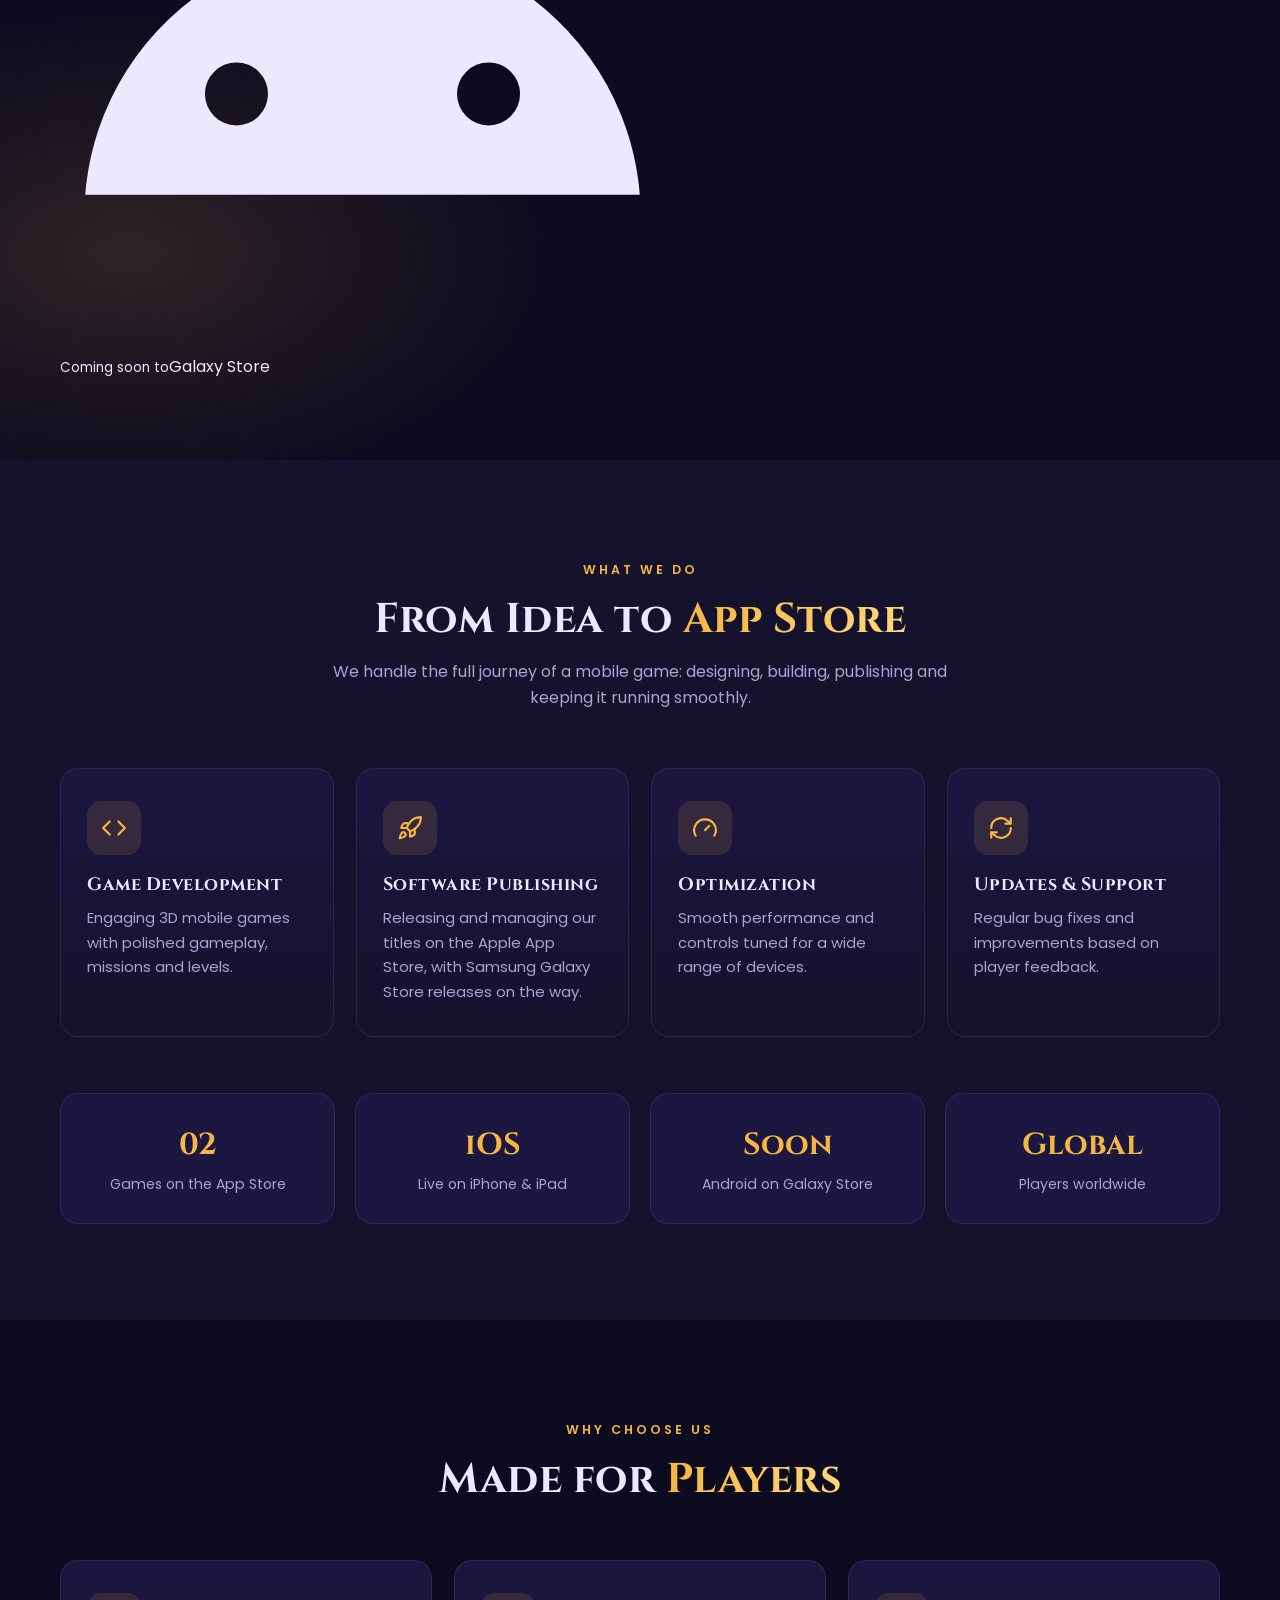
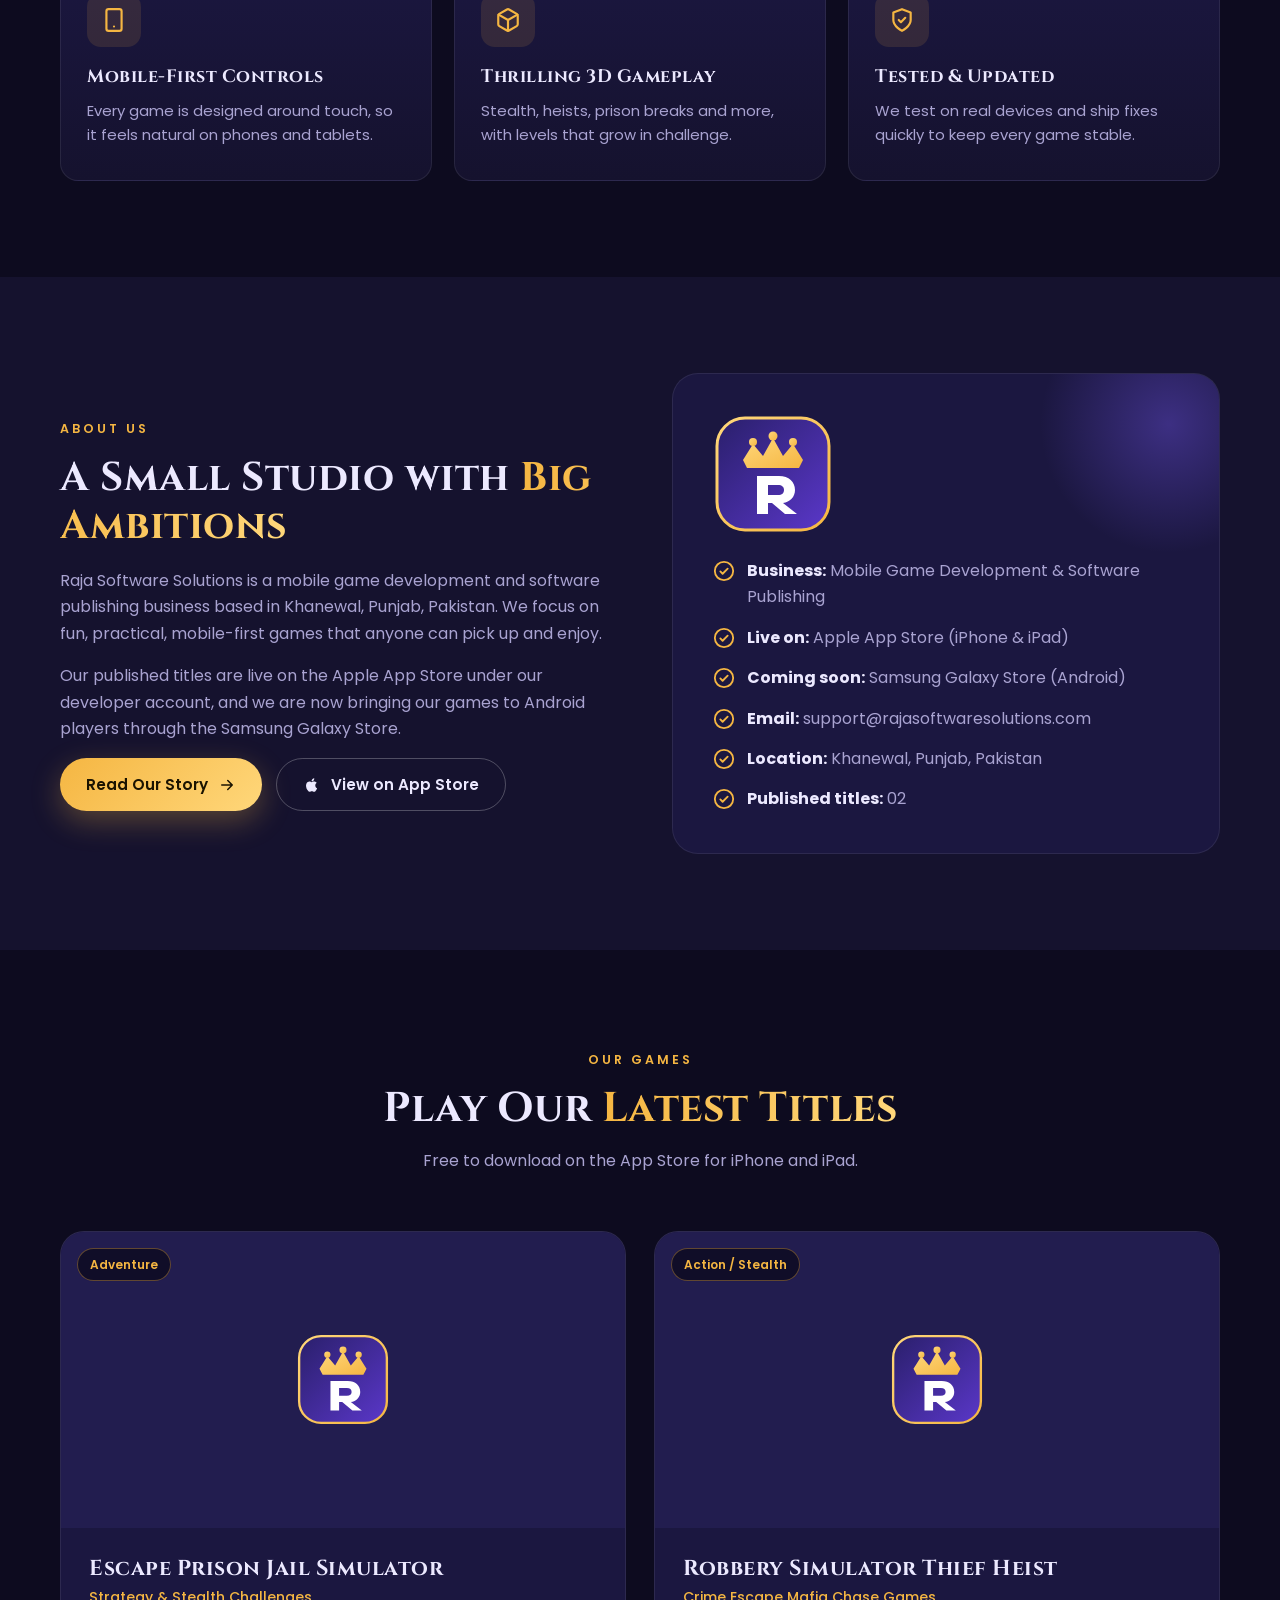
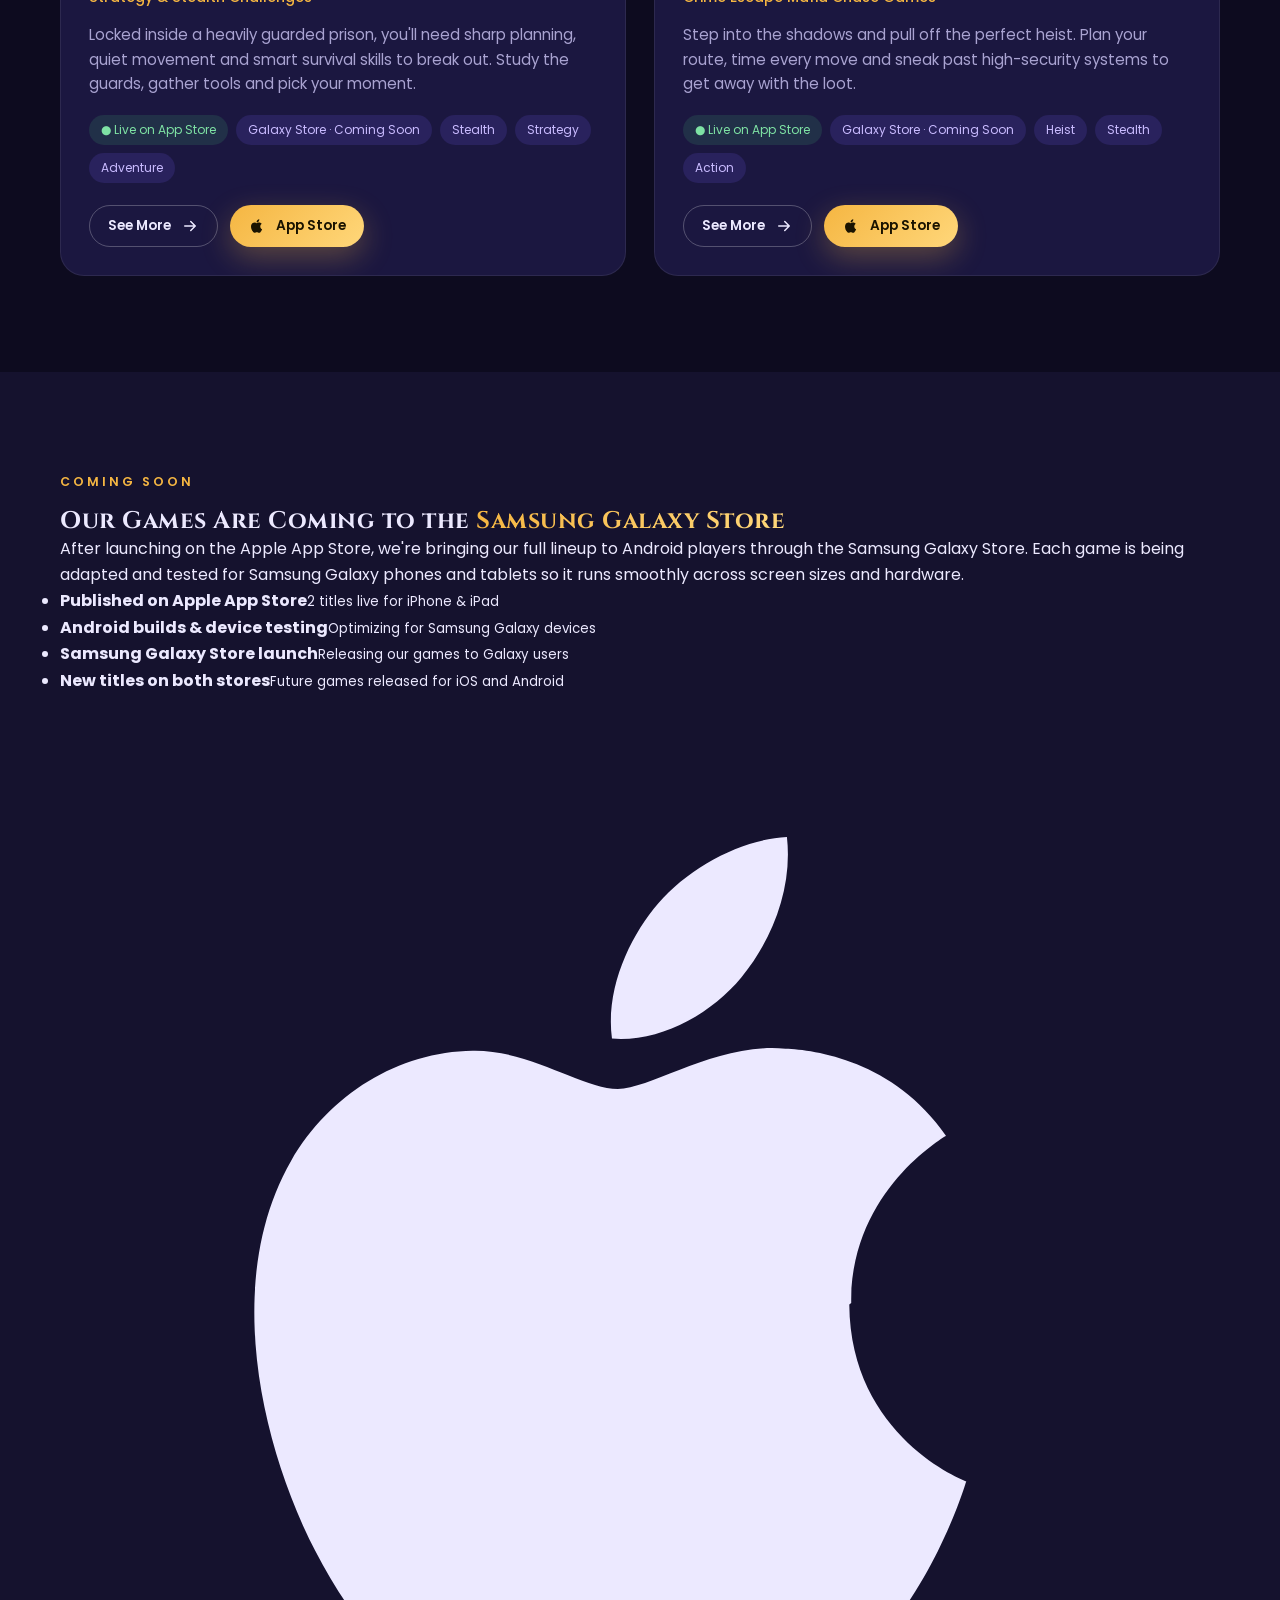
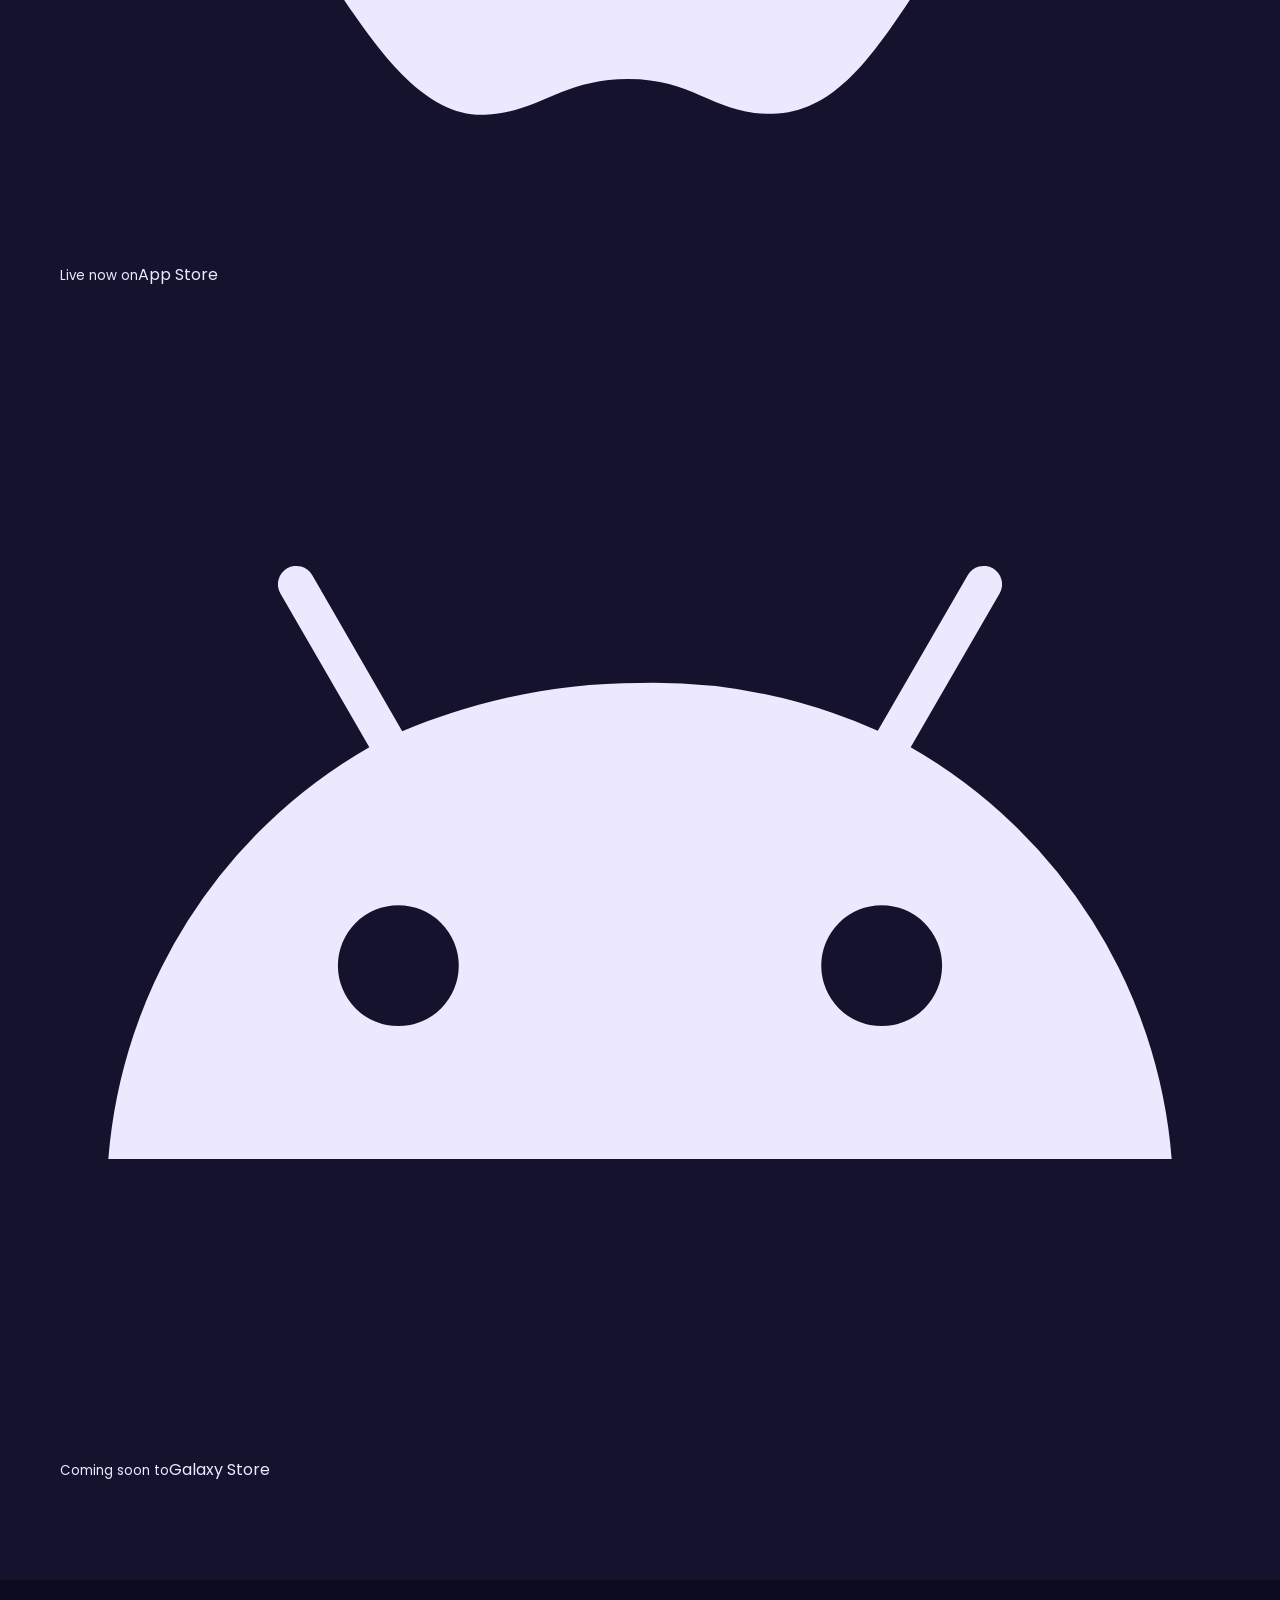
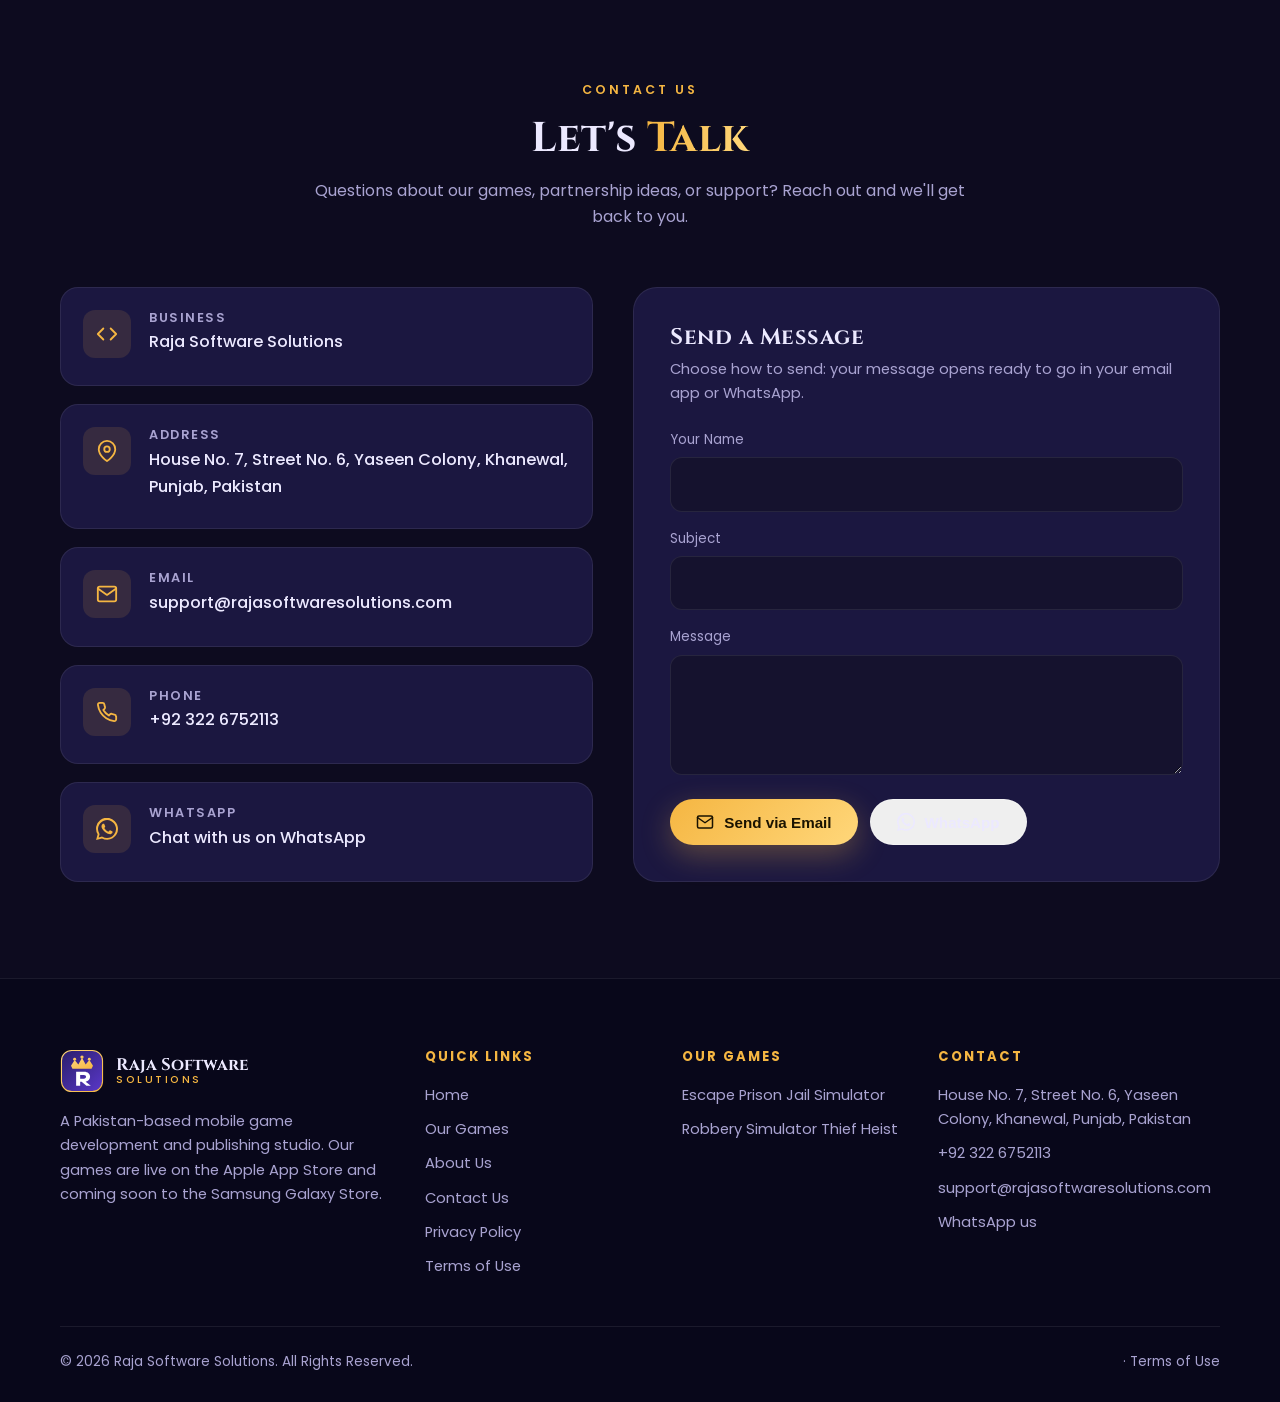
==== commit 392df563: "Update index.html" ====
--- a/index.html
+++ b/index.html
@@ -26,7 +26,7 @@
       <li><a href="games.html">Our Games</a></li>
       <li><a href="about.html">About Us</a></li>
       <li><a href="index.html#contact">Contact Us</a></li>
-      <li><a href="privacy-policy.html">Privacy Policy</a></li>
+     
     </ul>
   </nav>
 </header>
@@ -243,7 +243,7 @@
     </div>
     <div class="footer-bottom">
       <span>&copy; <span class="year">2026</span> Raja Software Solutions. All Rights Reserved.</span>
-      <span><a href="privacy-policy.html">Privacy Policy</a> &middot; <a href="terms.html">Terms of Use</a></span>
+      <span> &middot; <a href="terms.html">Terms of Use</a></span>
     </div>
   </div>
 </footer>
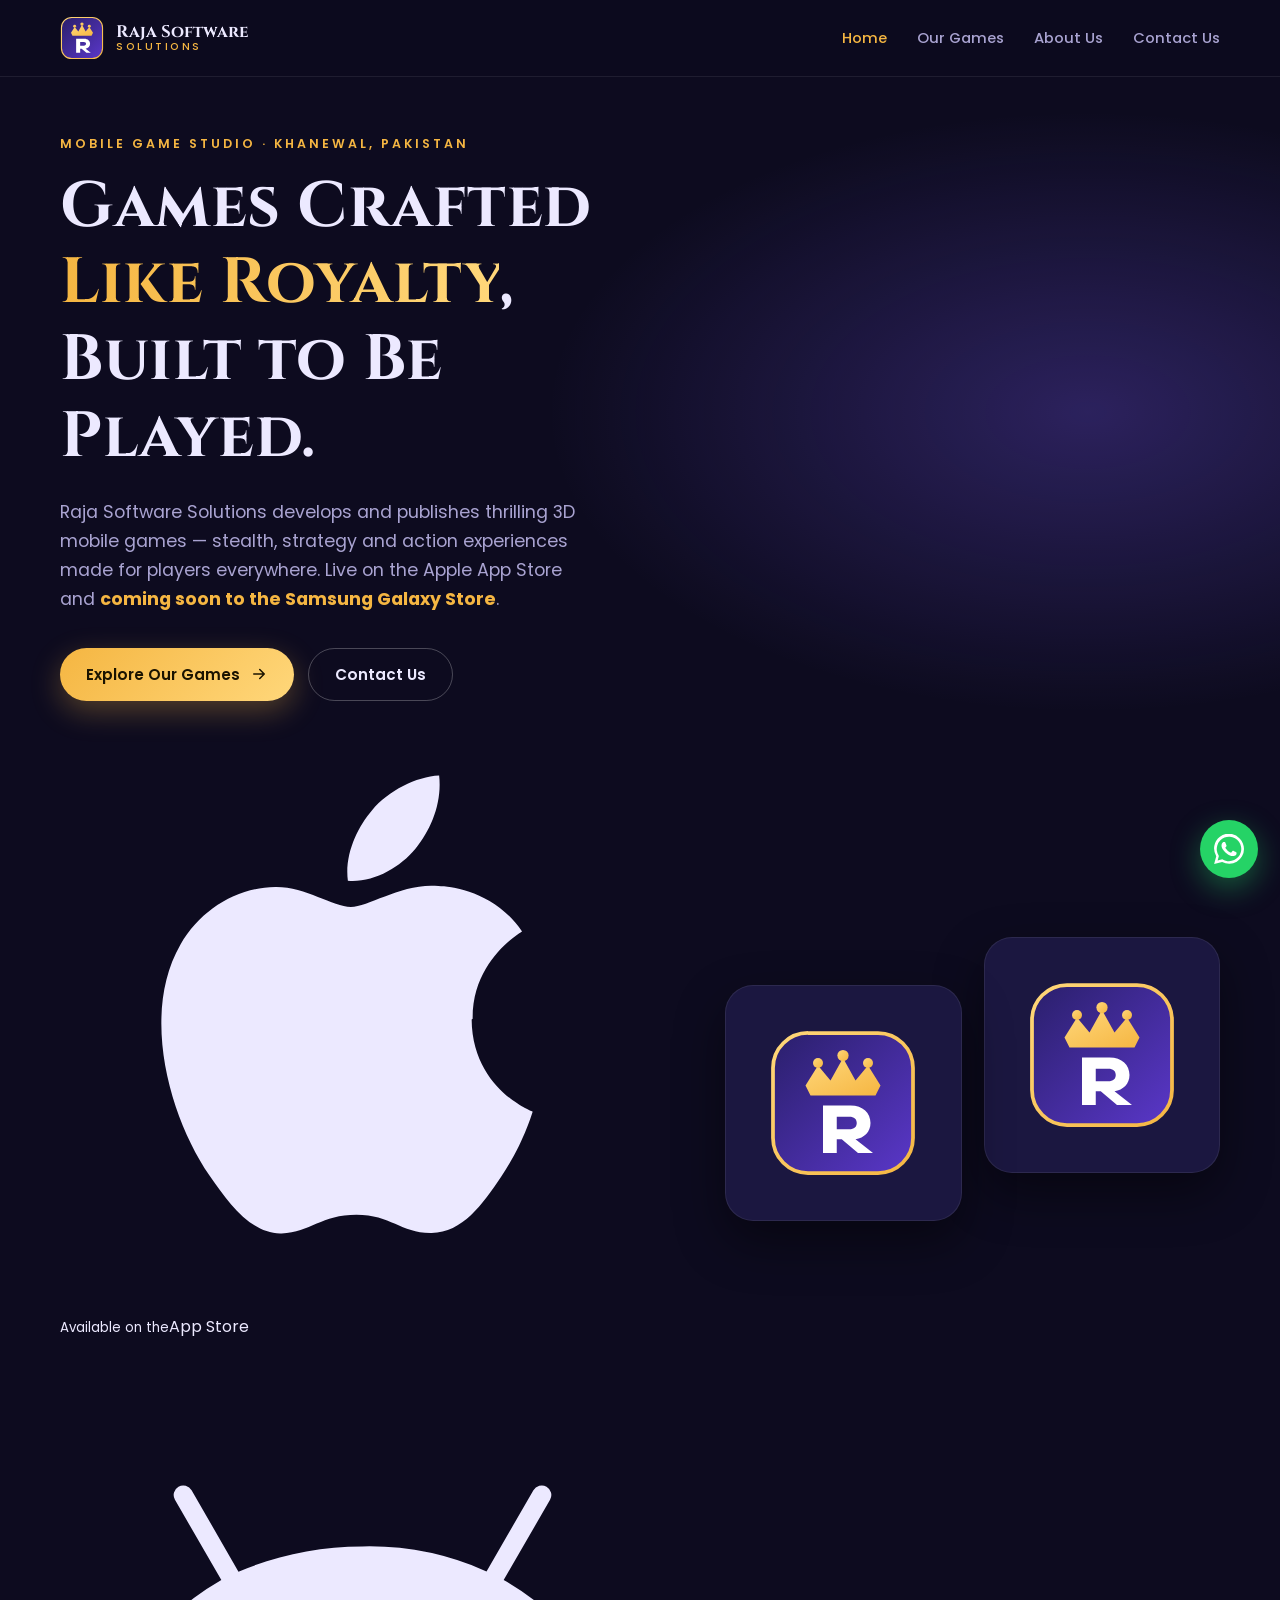
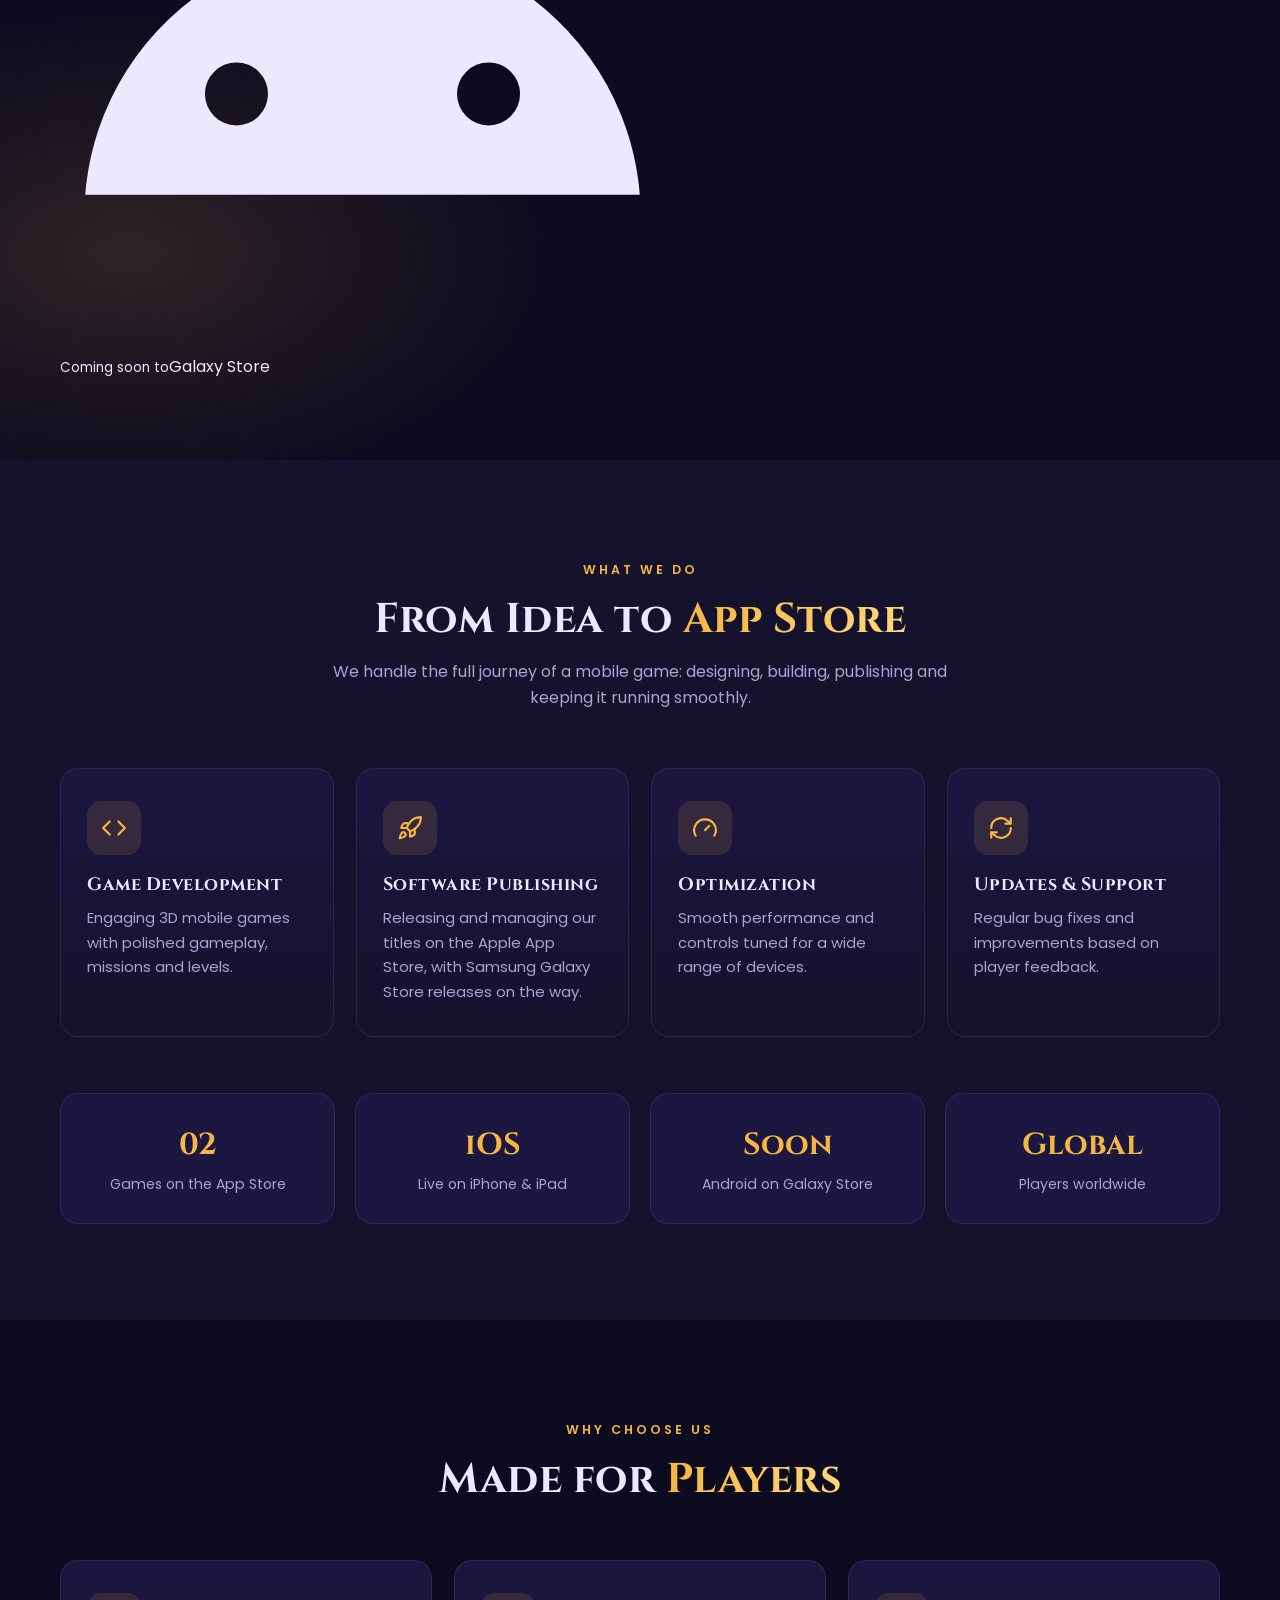
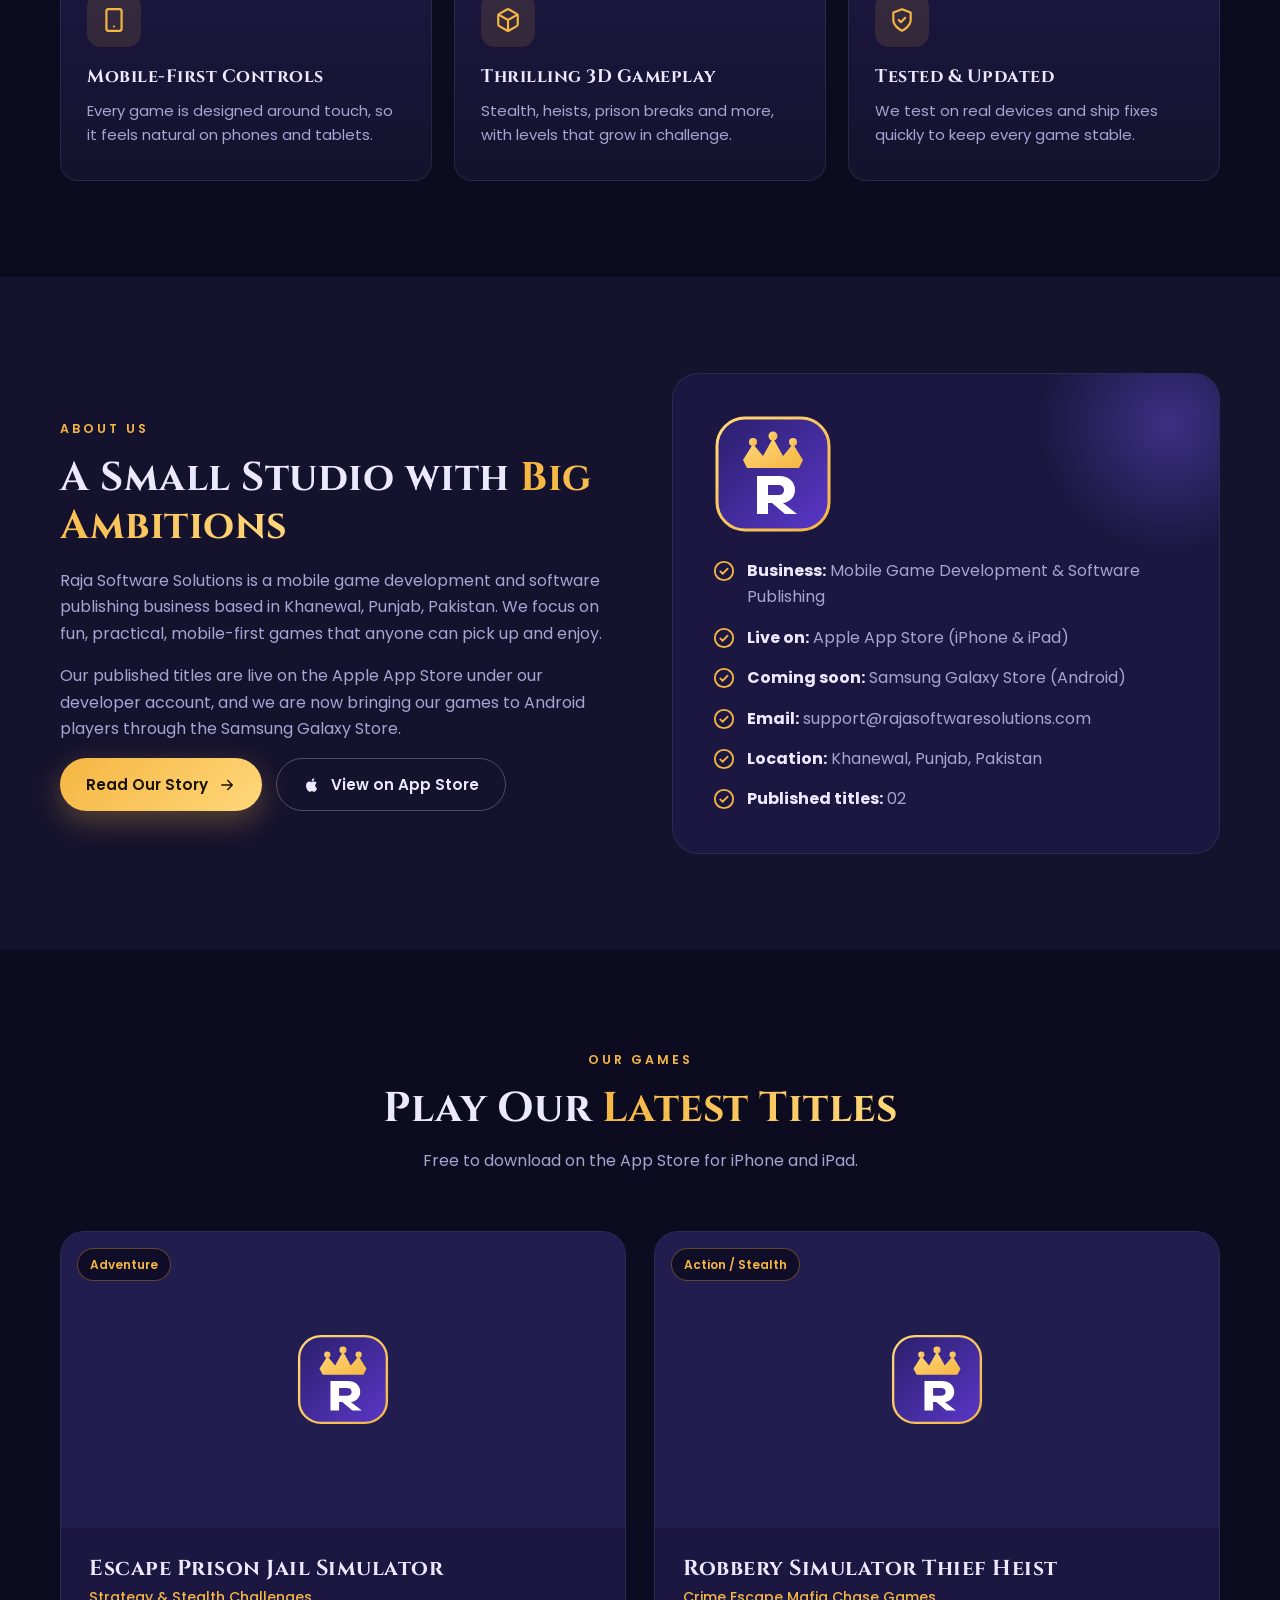
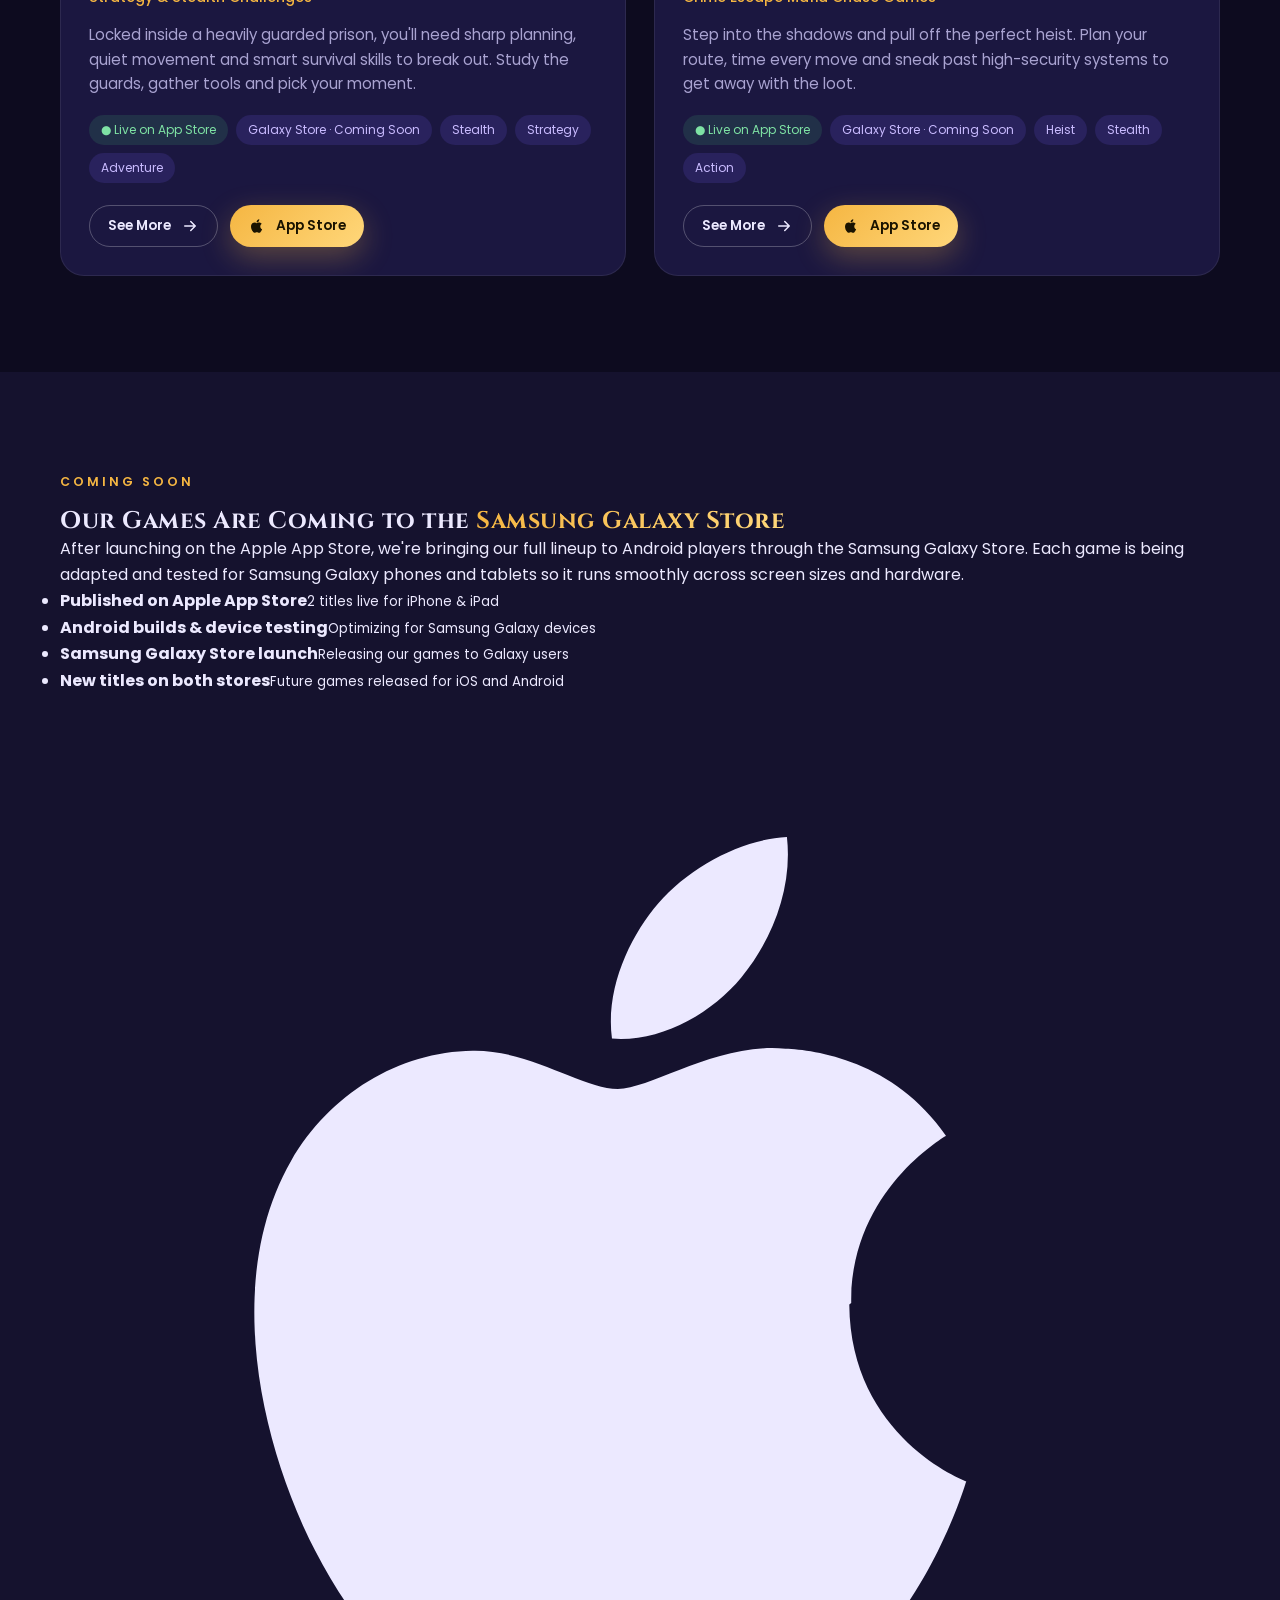
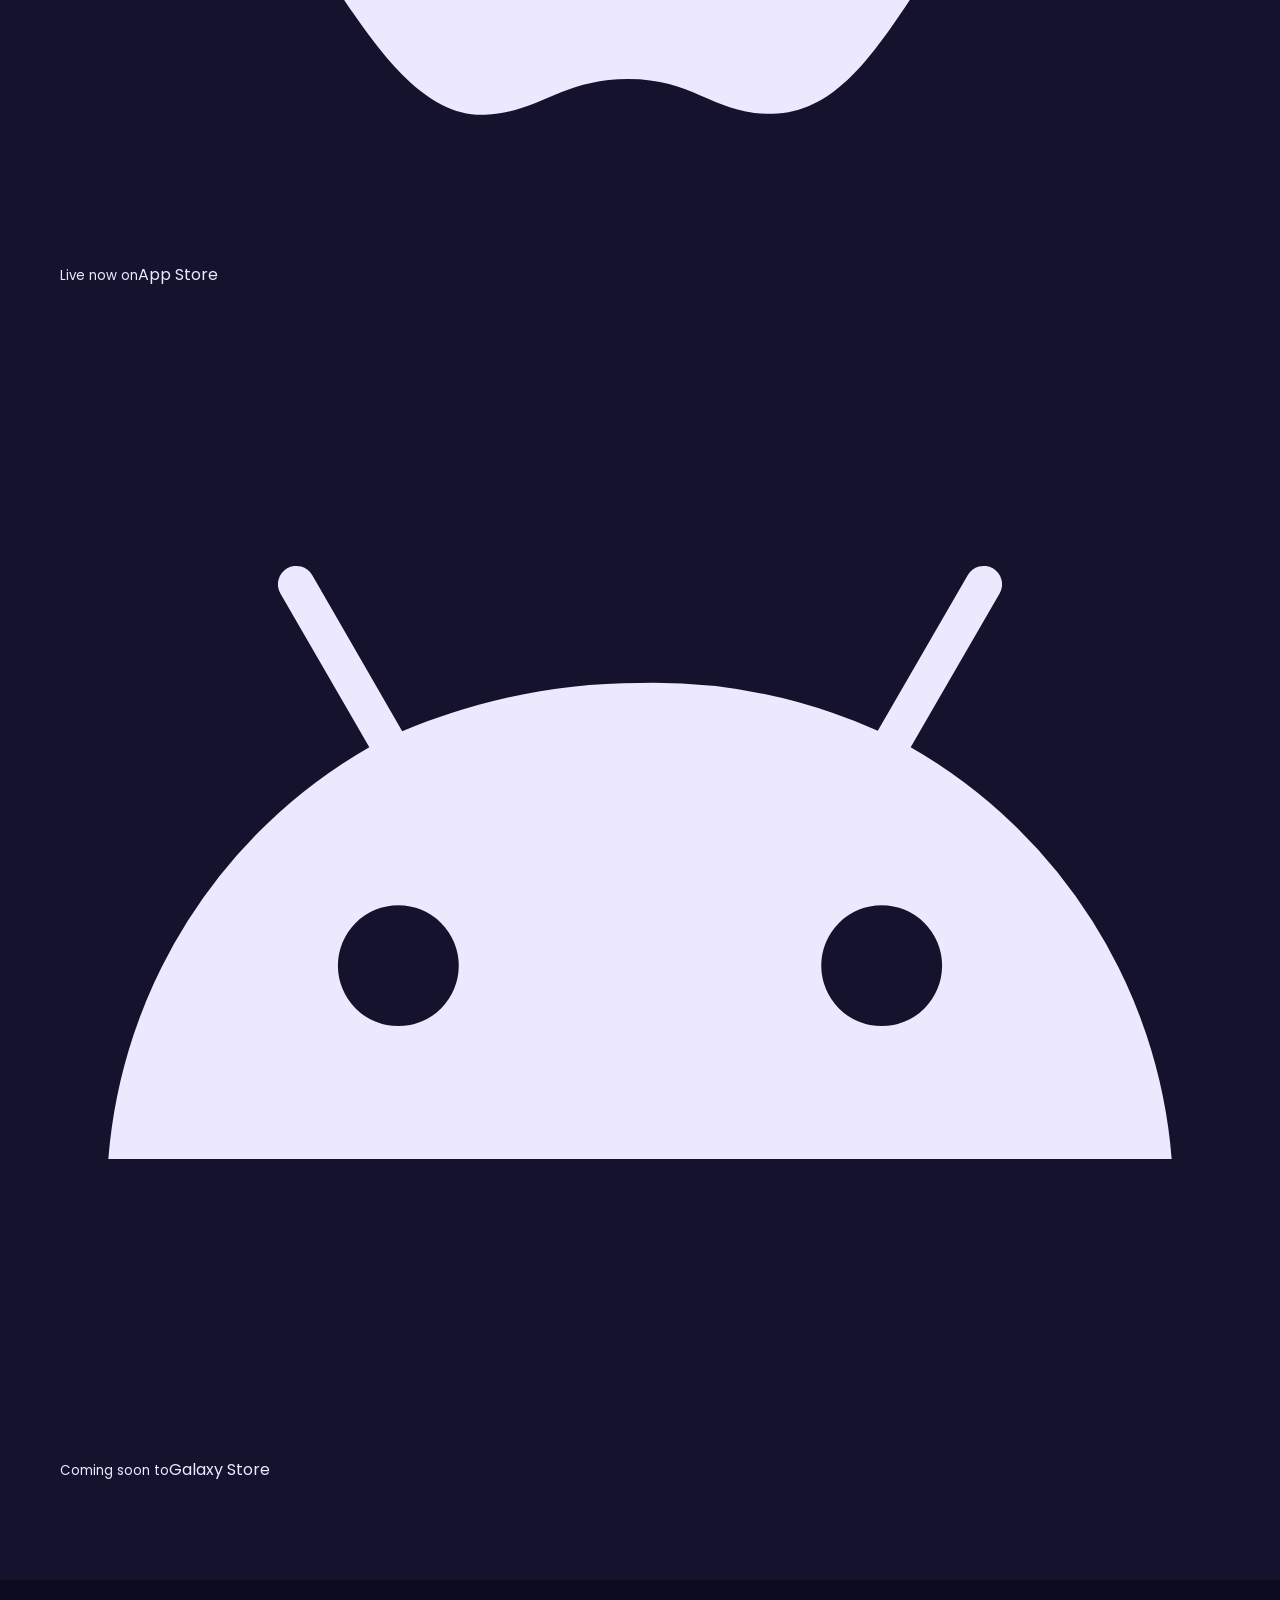
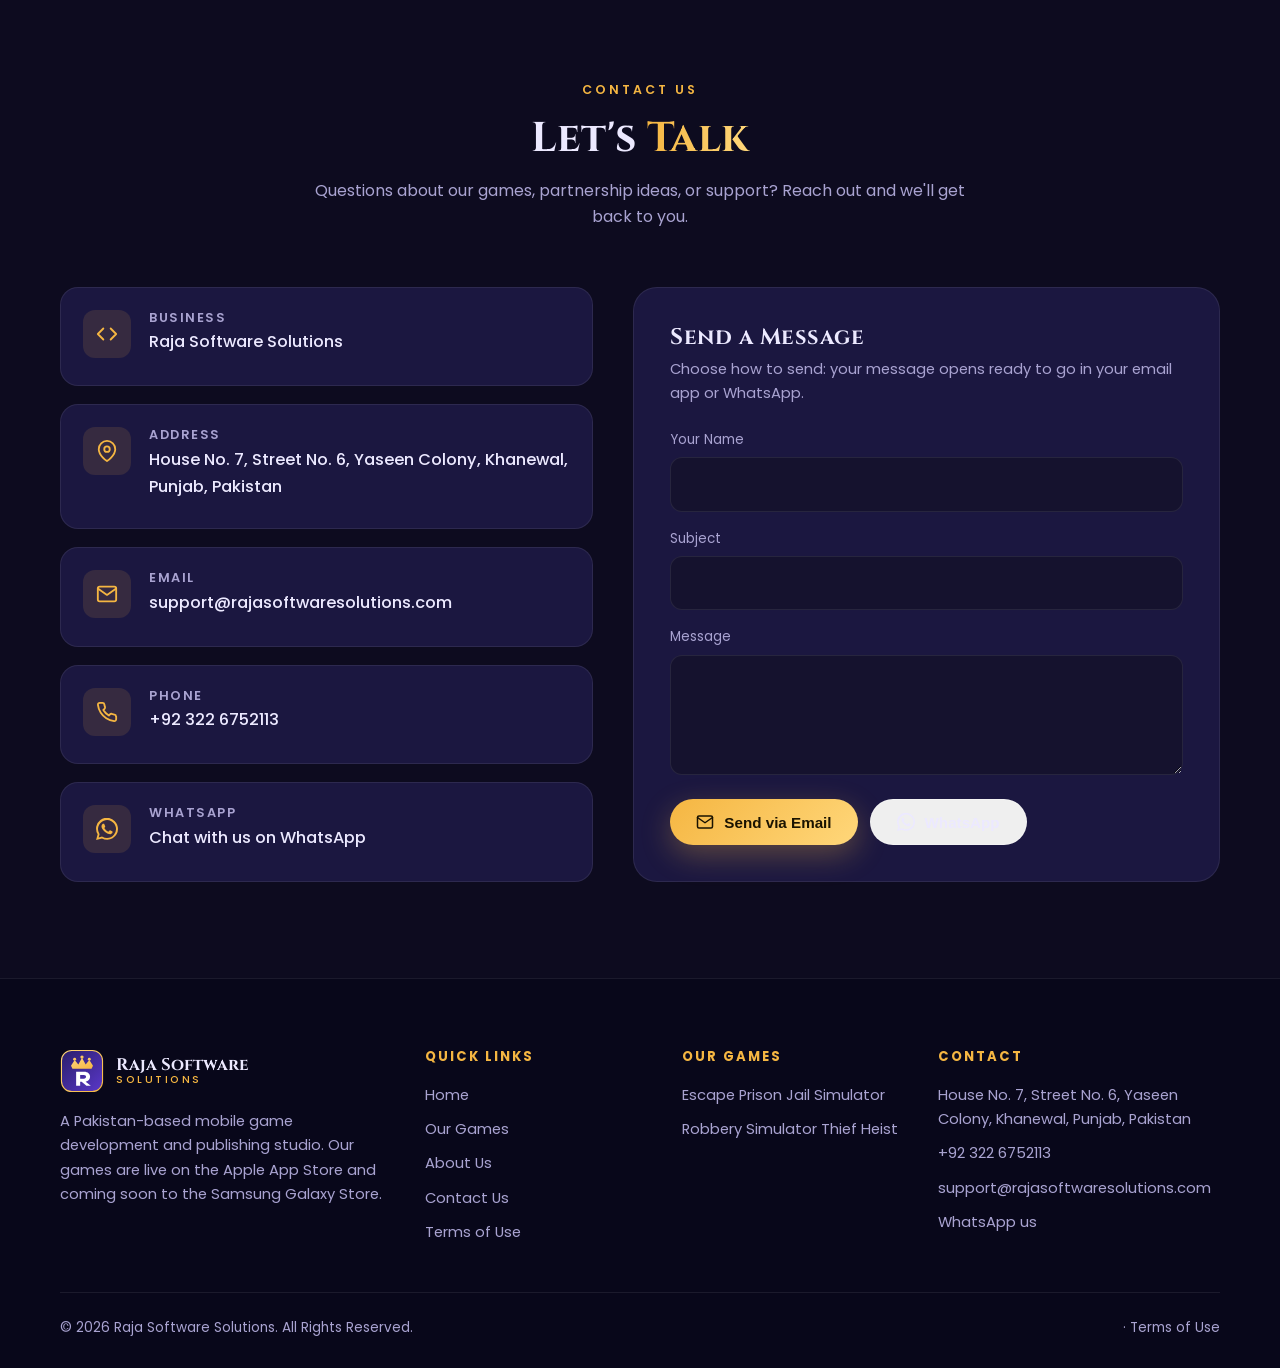
==== commit d14cd6b5: "Update index.html" ====
--- a/index.html
+++ b/index.html
@@ -220,7 +220,7 @@
           <li><a href="games.html">Our Games</a></li>
           <li><a href="about.html">About Us</a></li>
           <li><a href="index.html#contact">Contact Us</a></li>
-          <li><a href="privacy-policy.html">Privacy Policy</a></li>
+        
           <li><a href="terms.html">Terms of Use</a></li>
         </ul>
       </div>
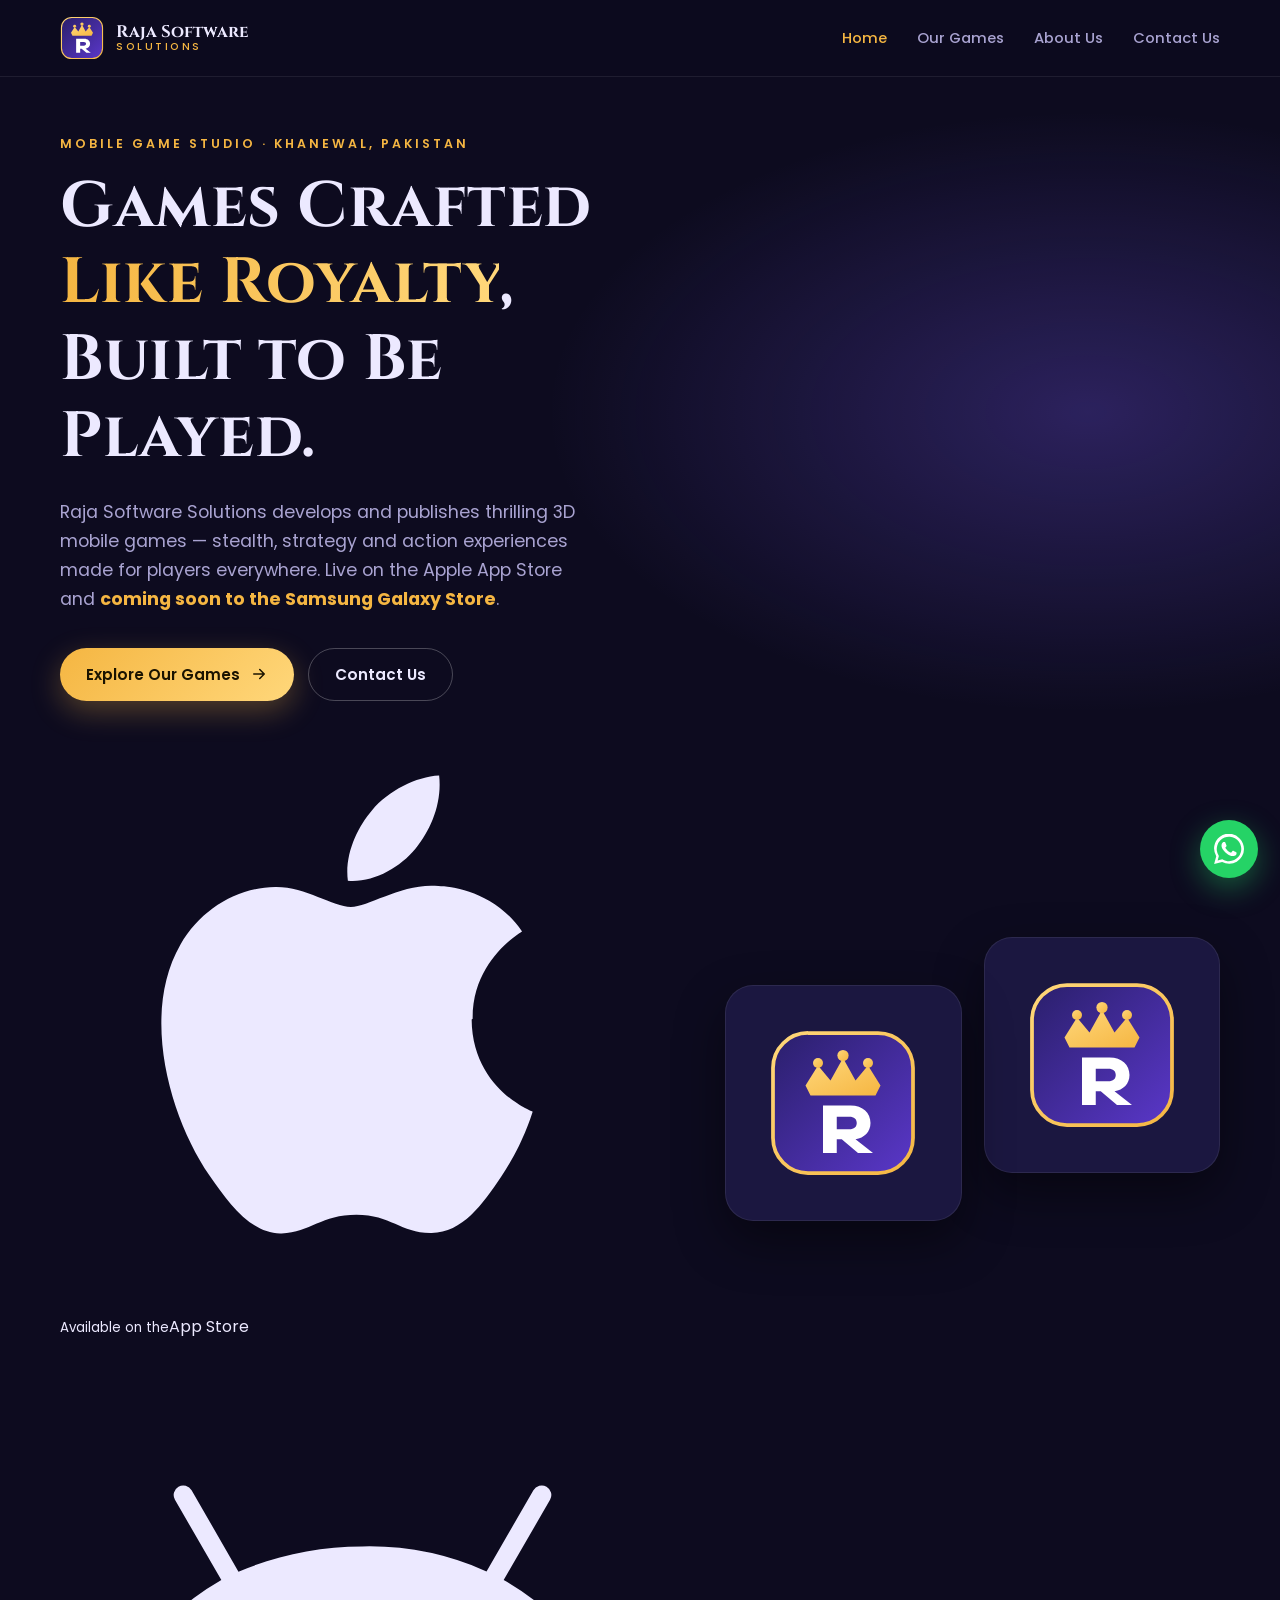
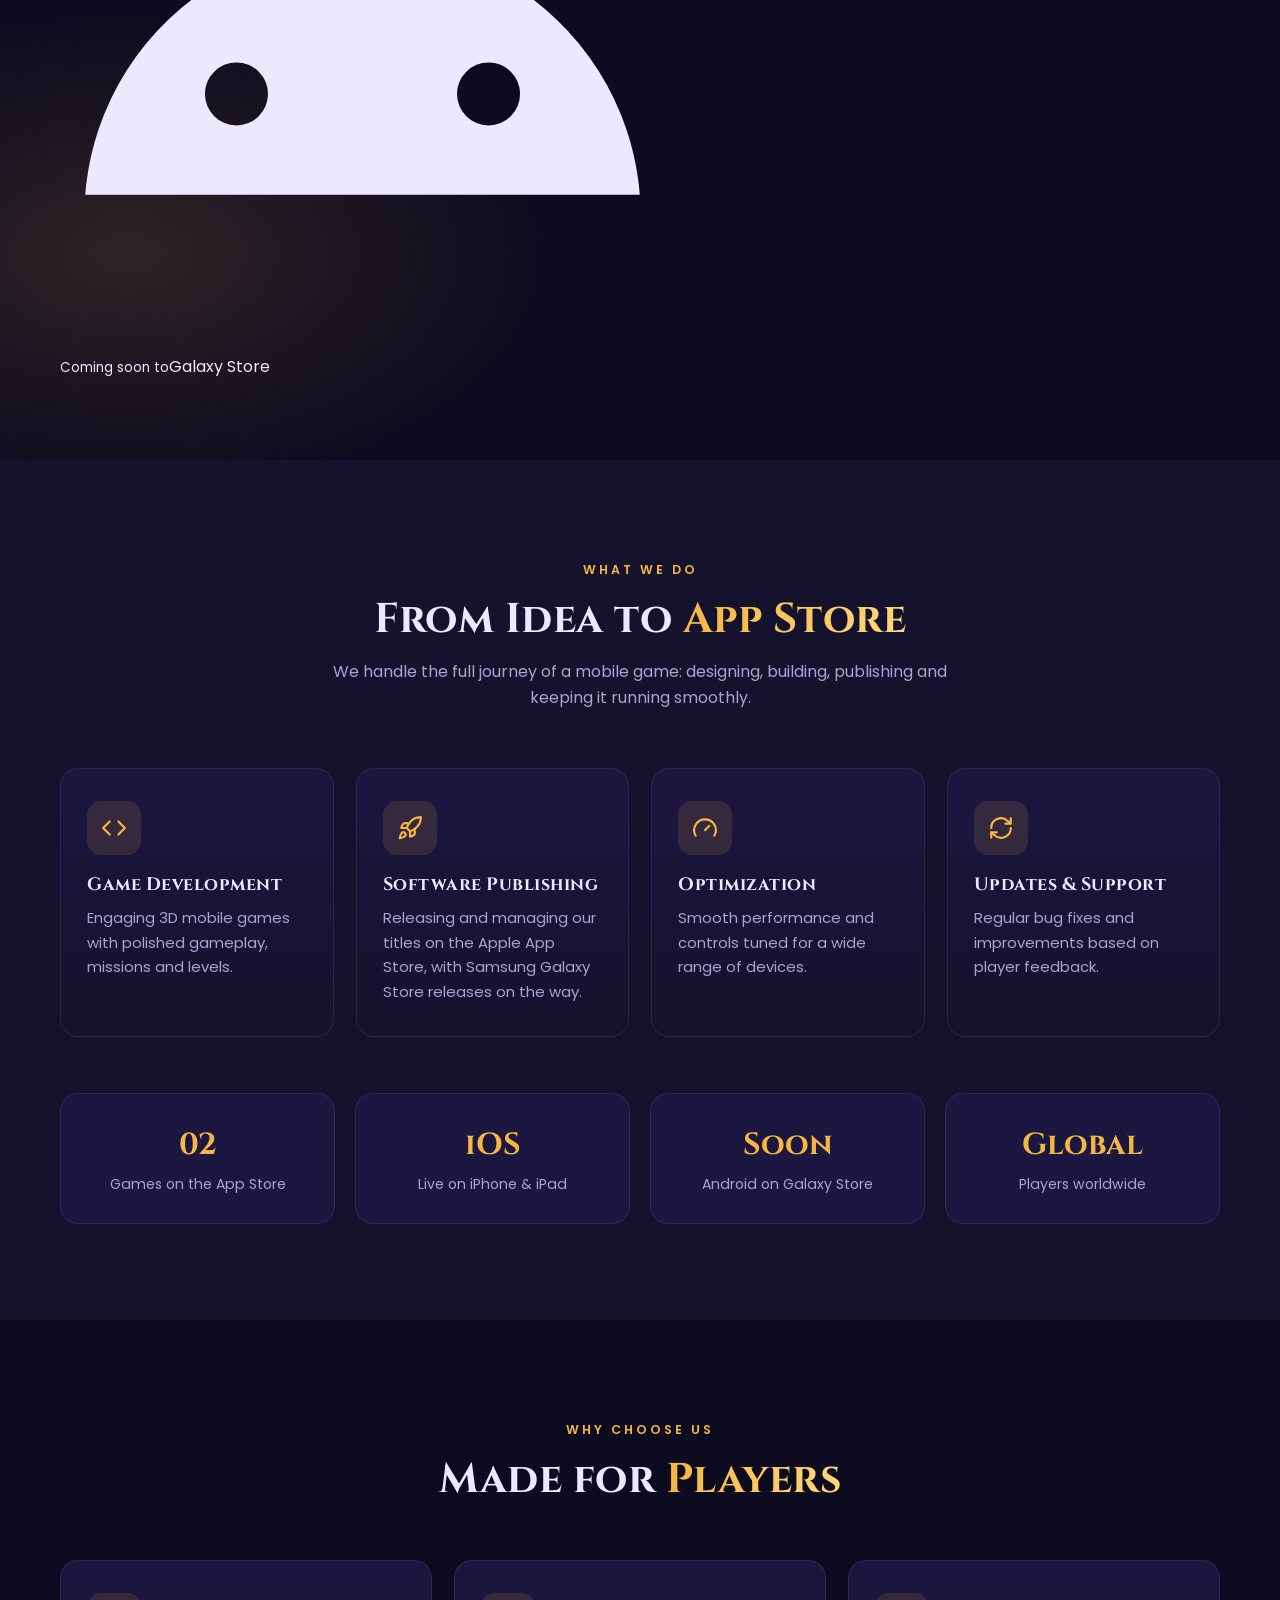
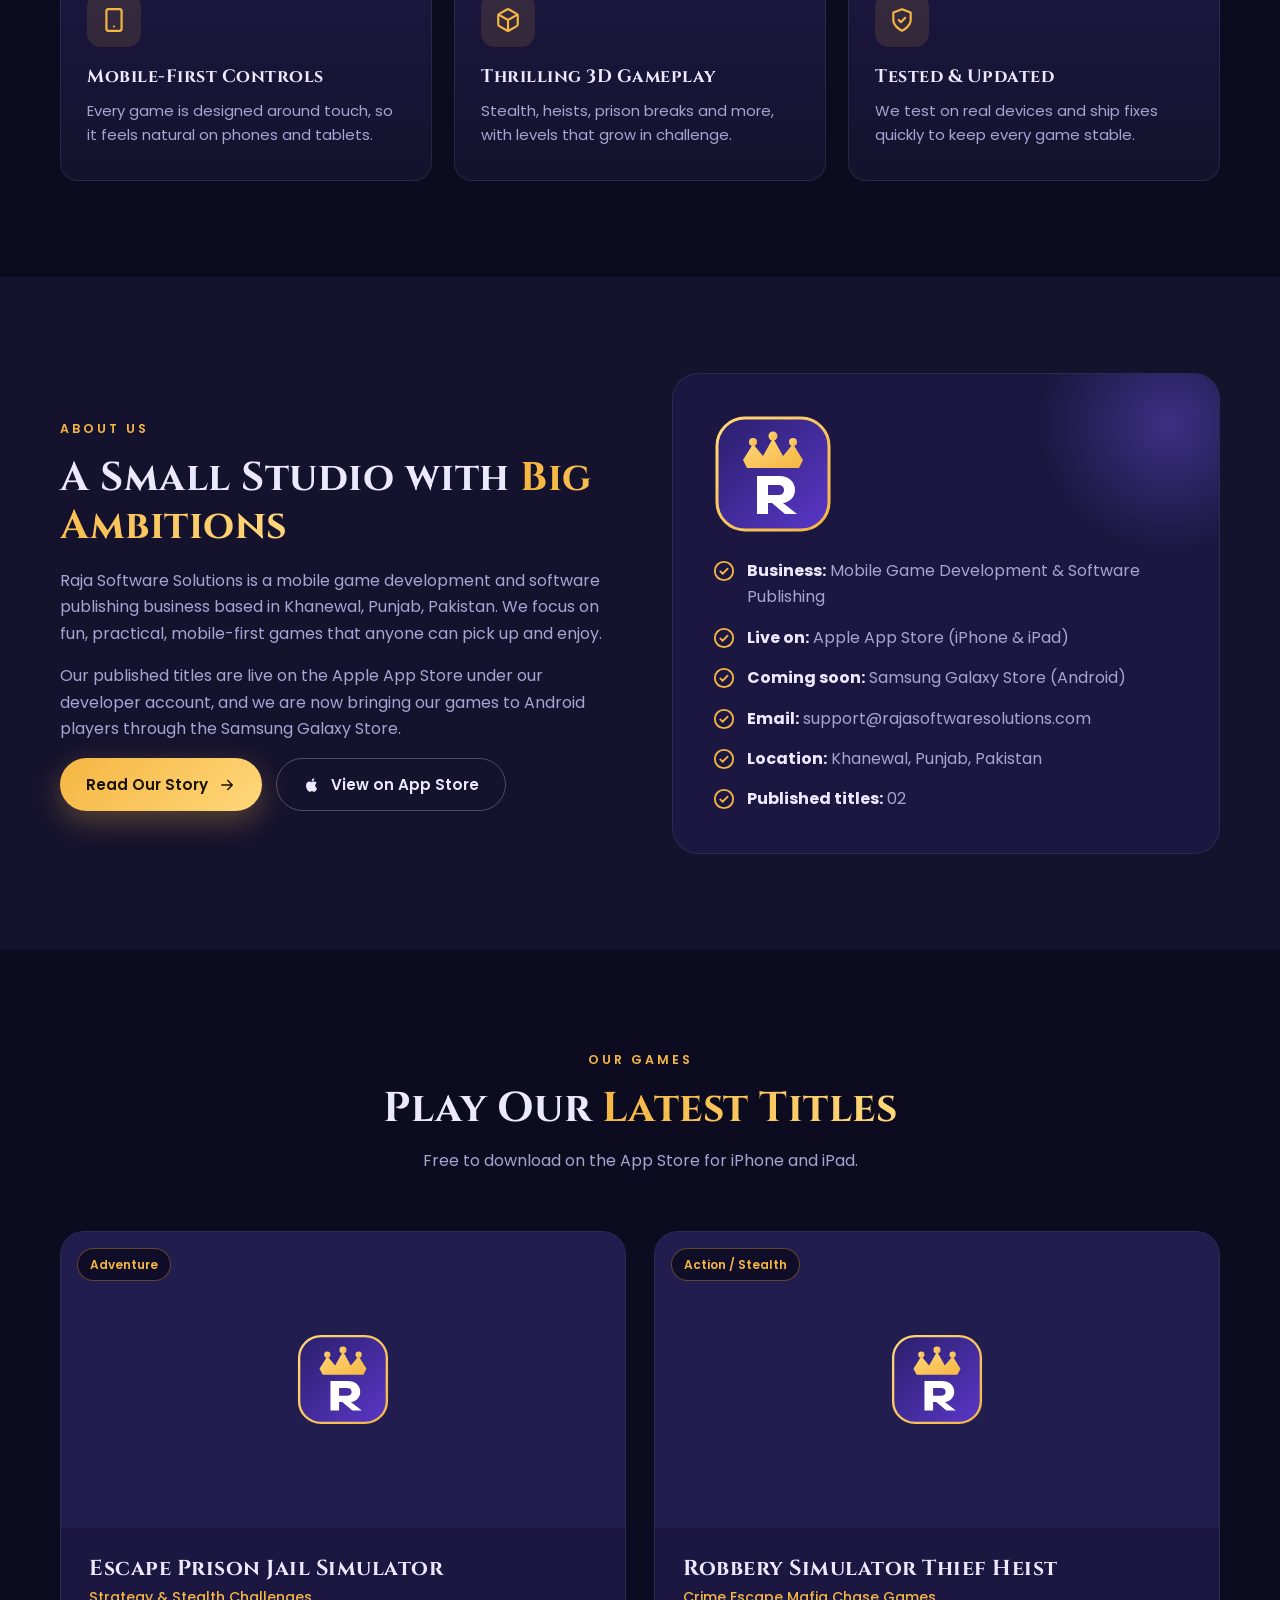
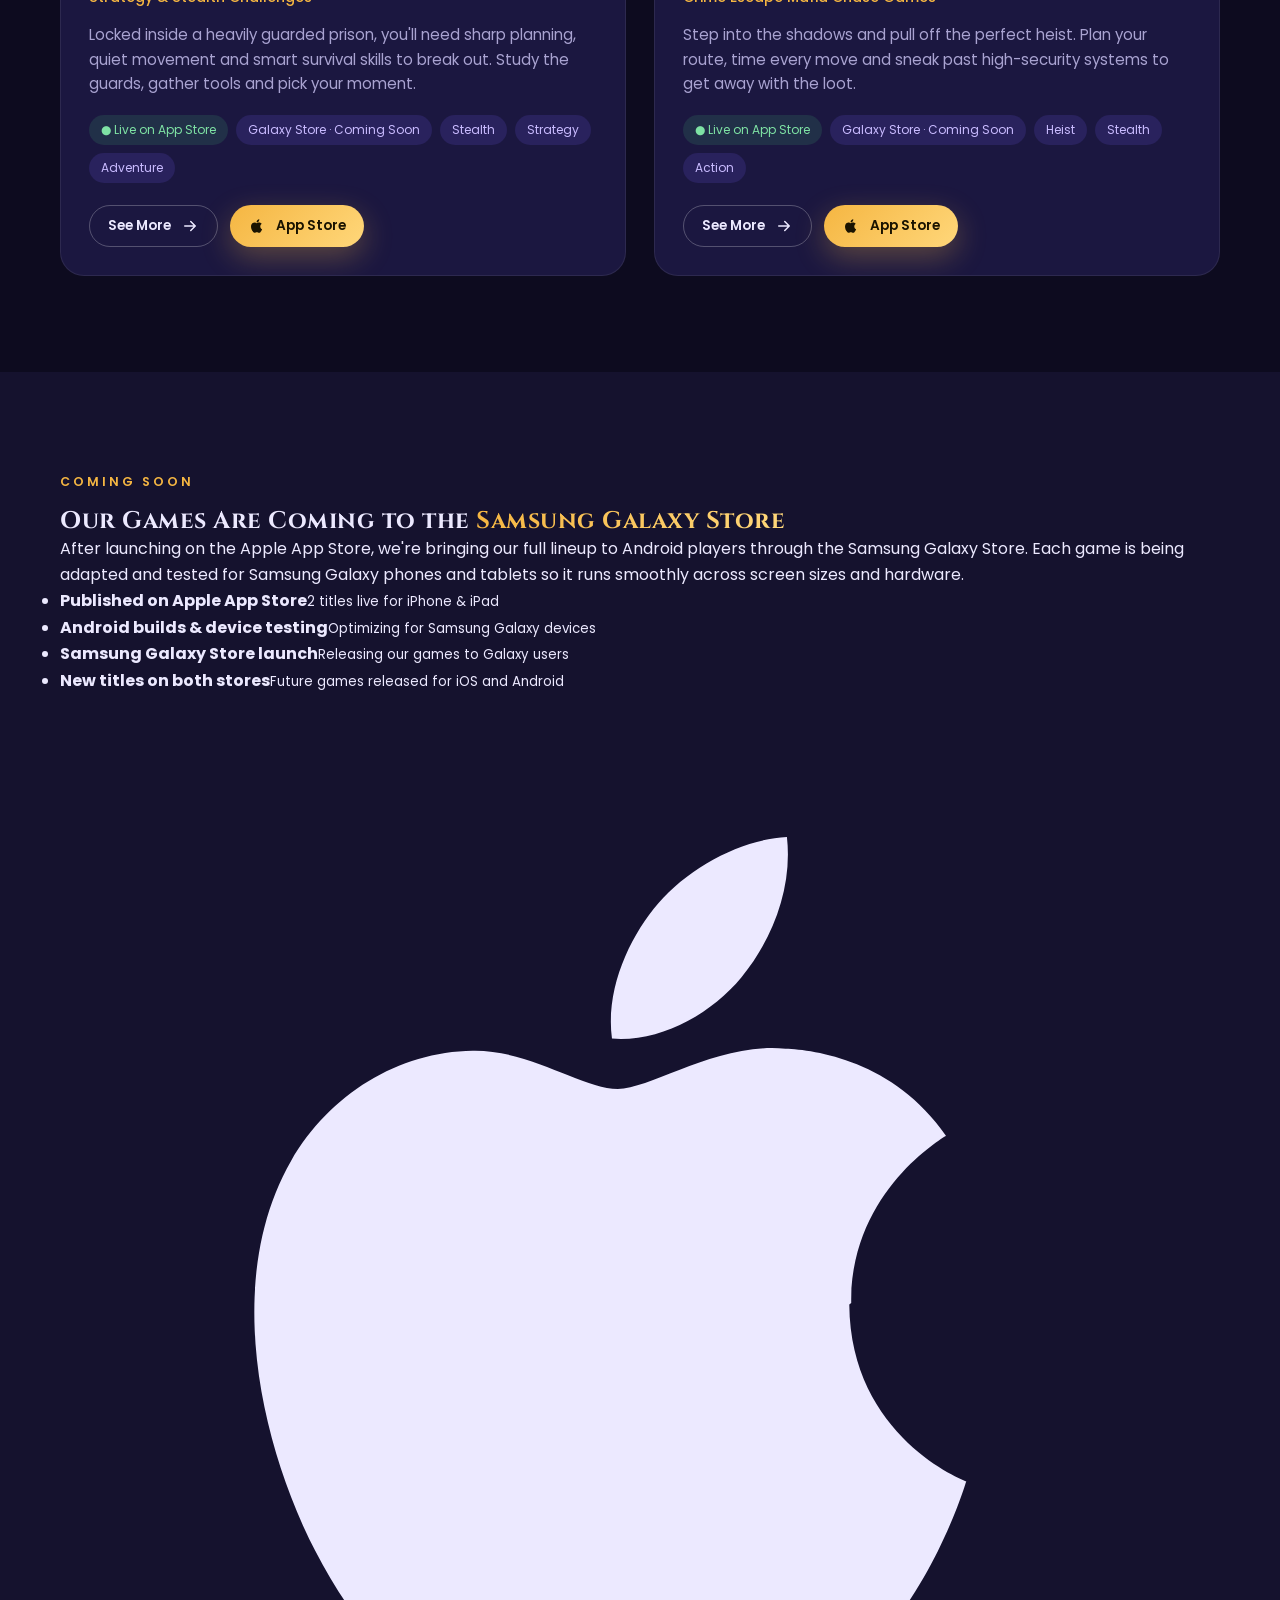
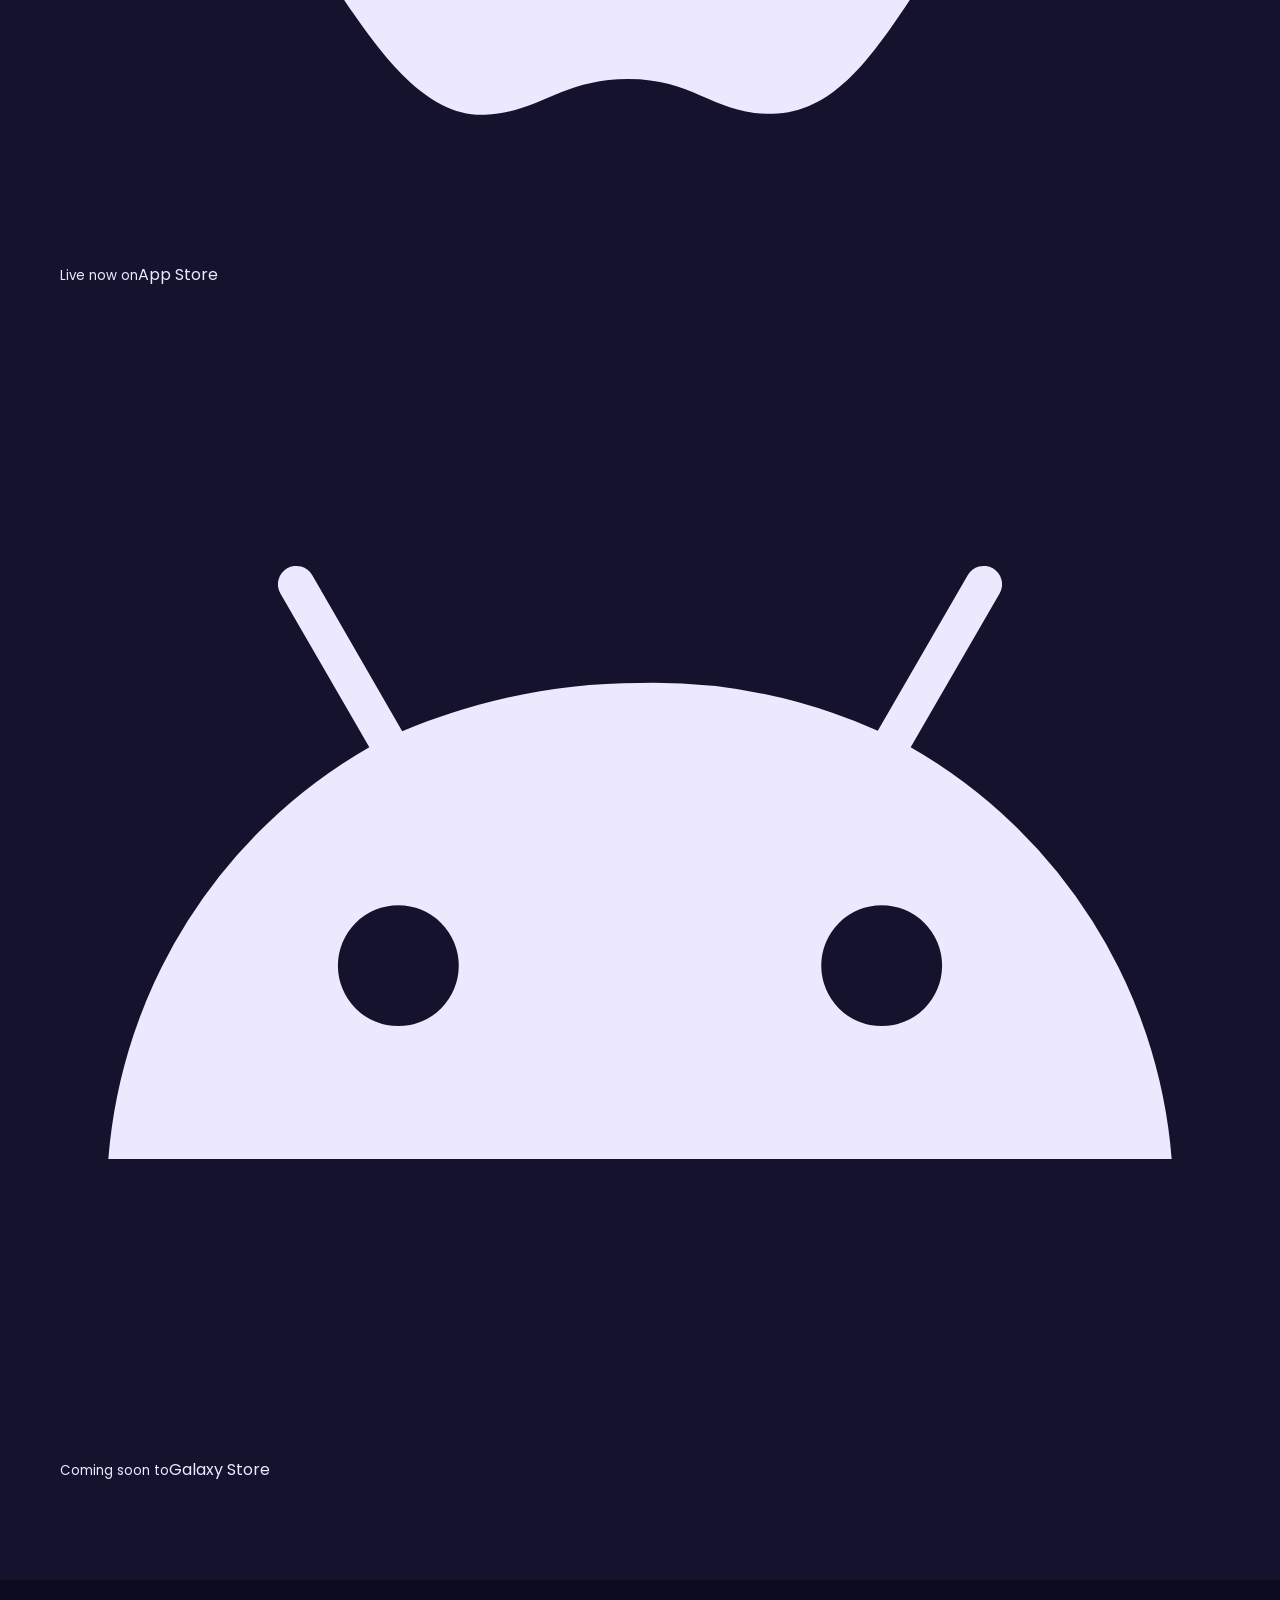
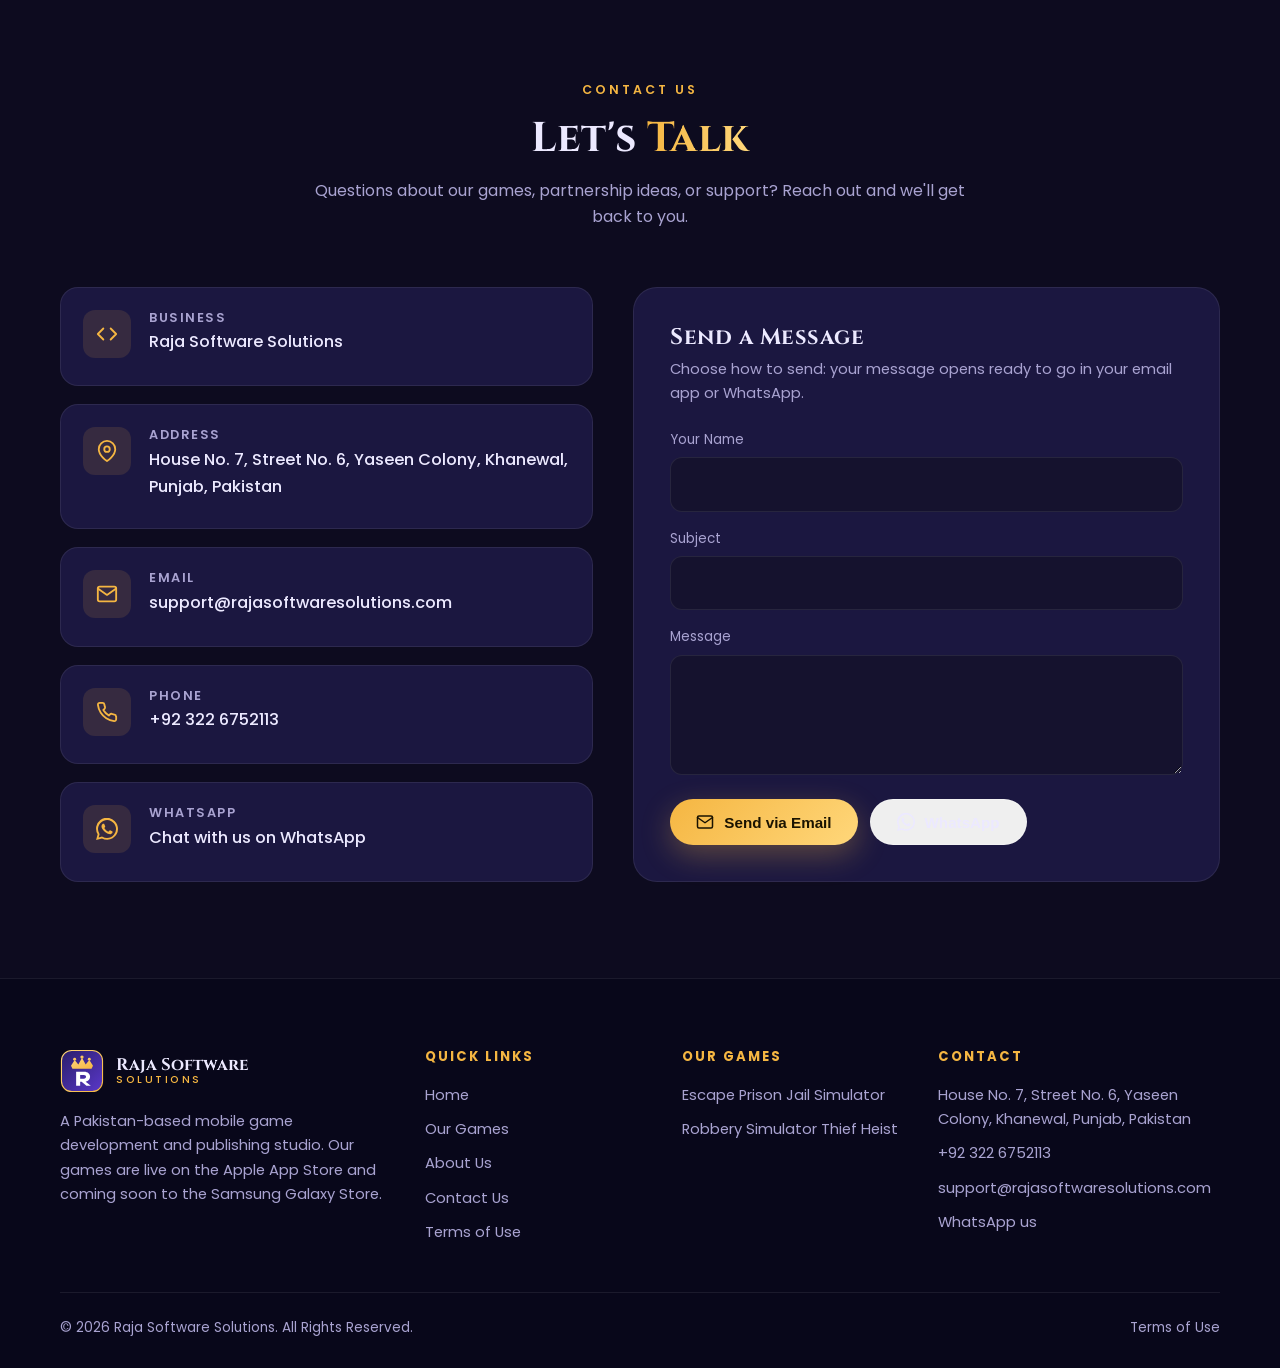
==== commit e3bf8f25: "Add files via upload" ====
--- a/index.html
+++ b/index.html
@@ -26,7 +26,6 @@
       <li><a href="games.html">Our Games</a></li>
       <li><a href="about.html">About Us</a></li>
       <li><a href="index.html#contact">Contact Us</a></li>
-     
     </ul>
   </nav>
 </header>
@@ -220,7 +219,6 @@
           <li><a href="games.html">Our Games</a></li>
           <li><a href="about.html">About Us</a></li>
           <li><a href="index.html#contact">Contact Us</a></li>
-        
           <li><a href="terms.html">Terms of Use</a></li>
         </ul>
       </div>
@@ -243,7 +241,7 @@
     </div>
     <div class="footer-bottom">
       <span>&copy; <span class="year">2026</span> Raja Software Solutions. All Rights Reserved.</span>
-      <span> &middot; <a href="terms.html">Terms of Use</a></span>
+      <span><a href="terms.html">Terms of Use</a></span>
     </div>
   </div>
 </footer>
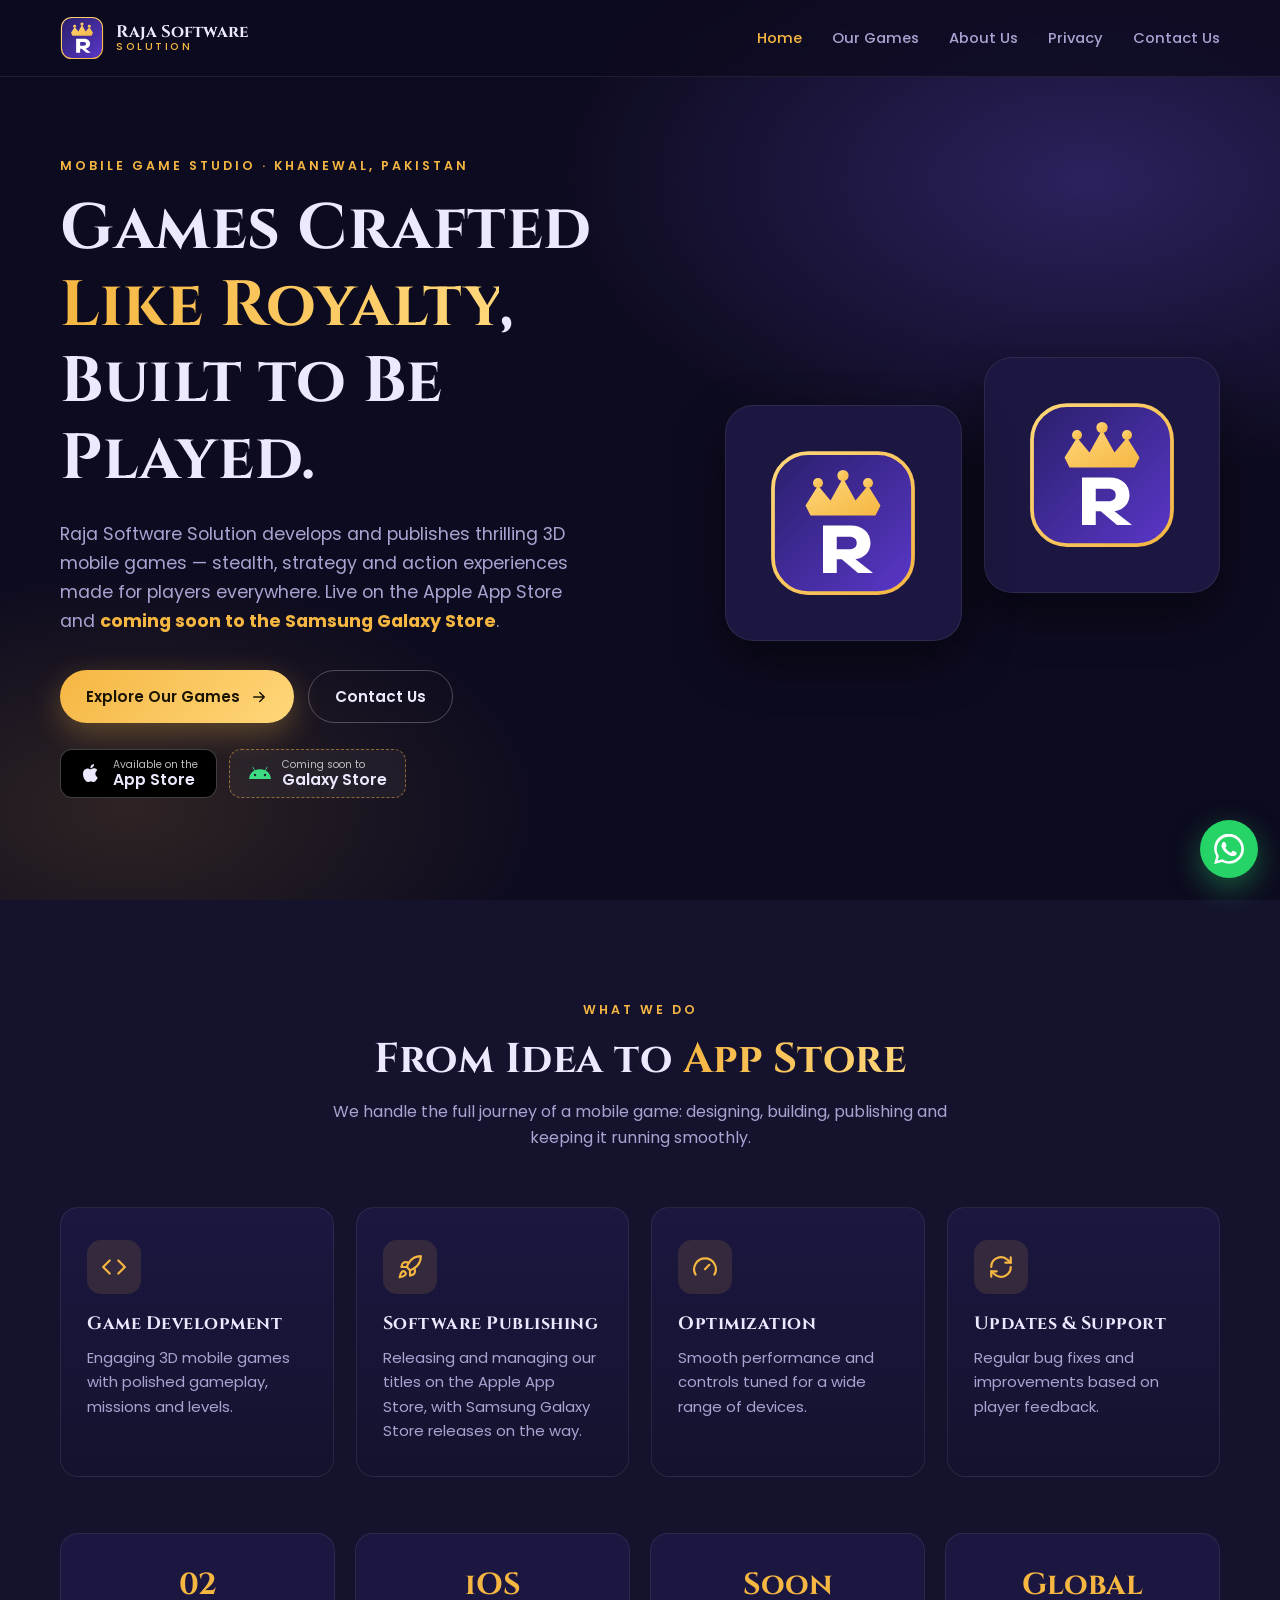
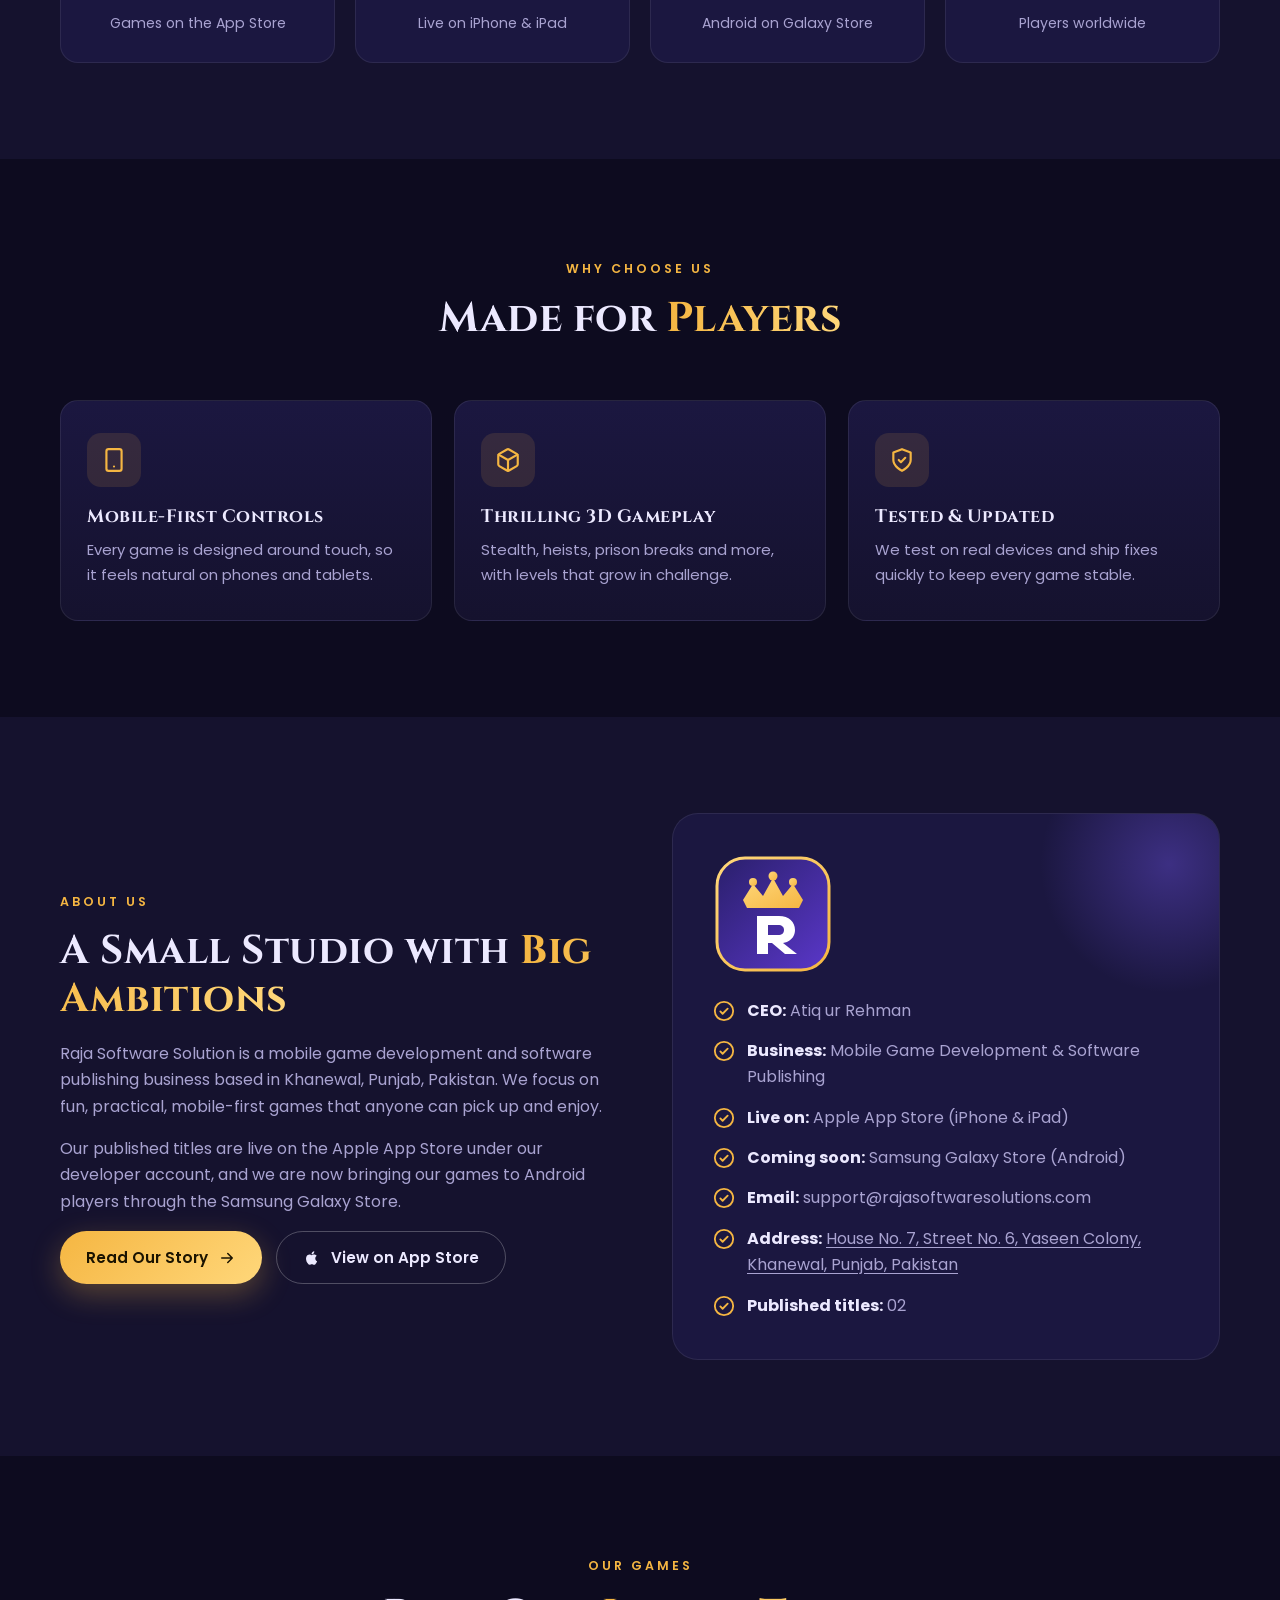
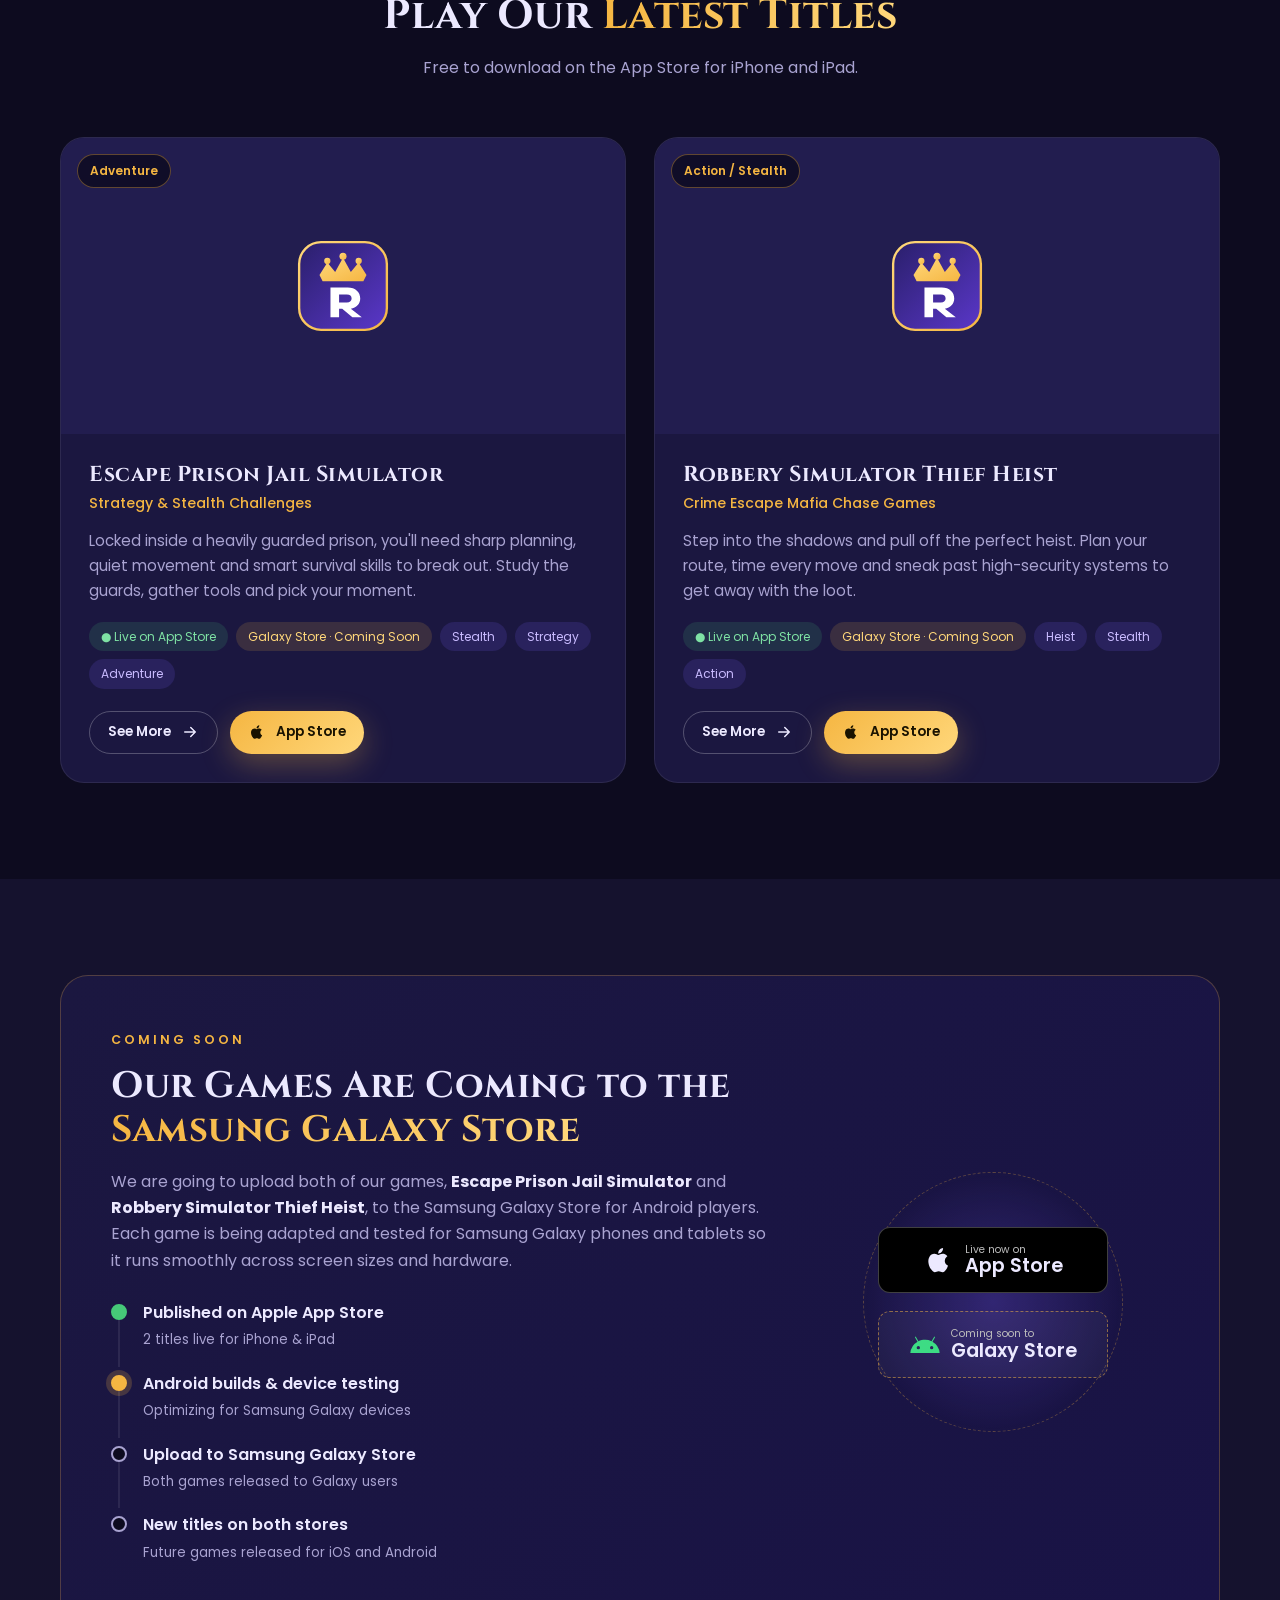
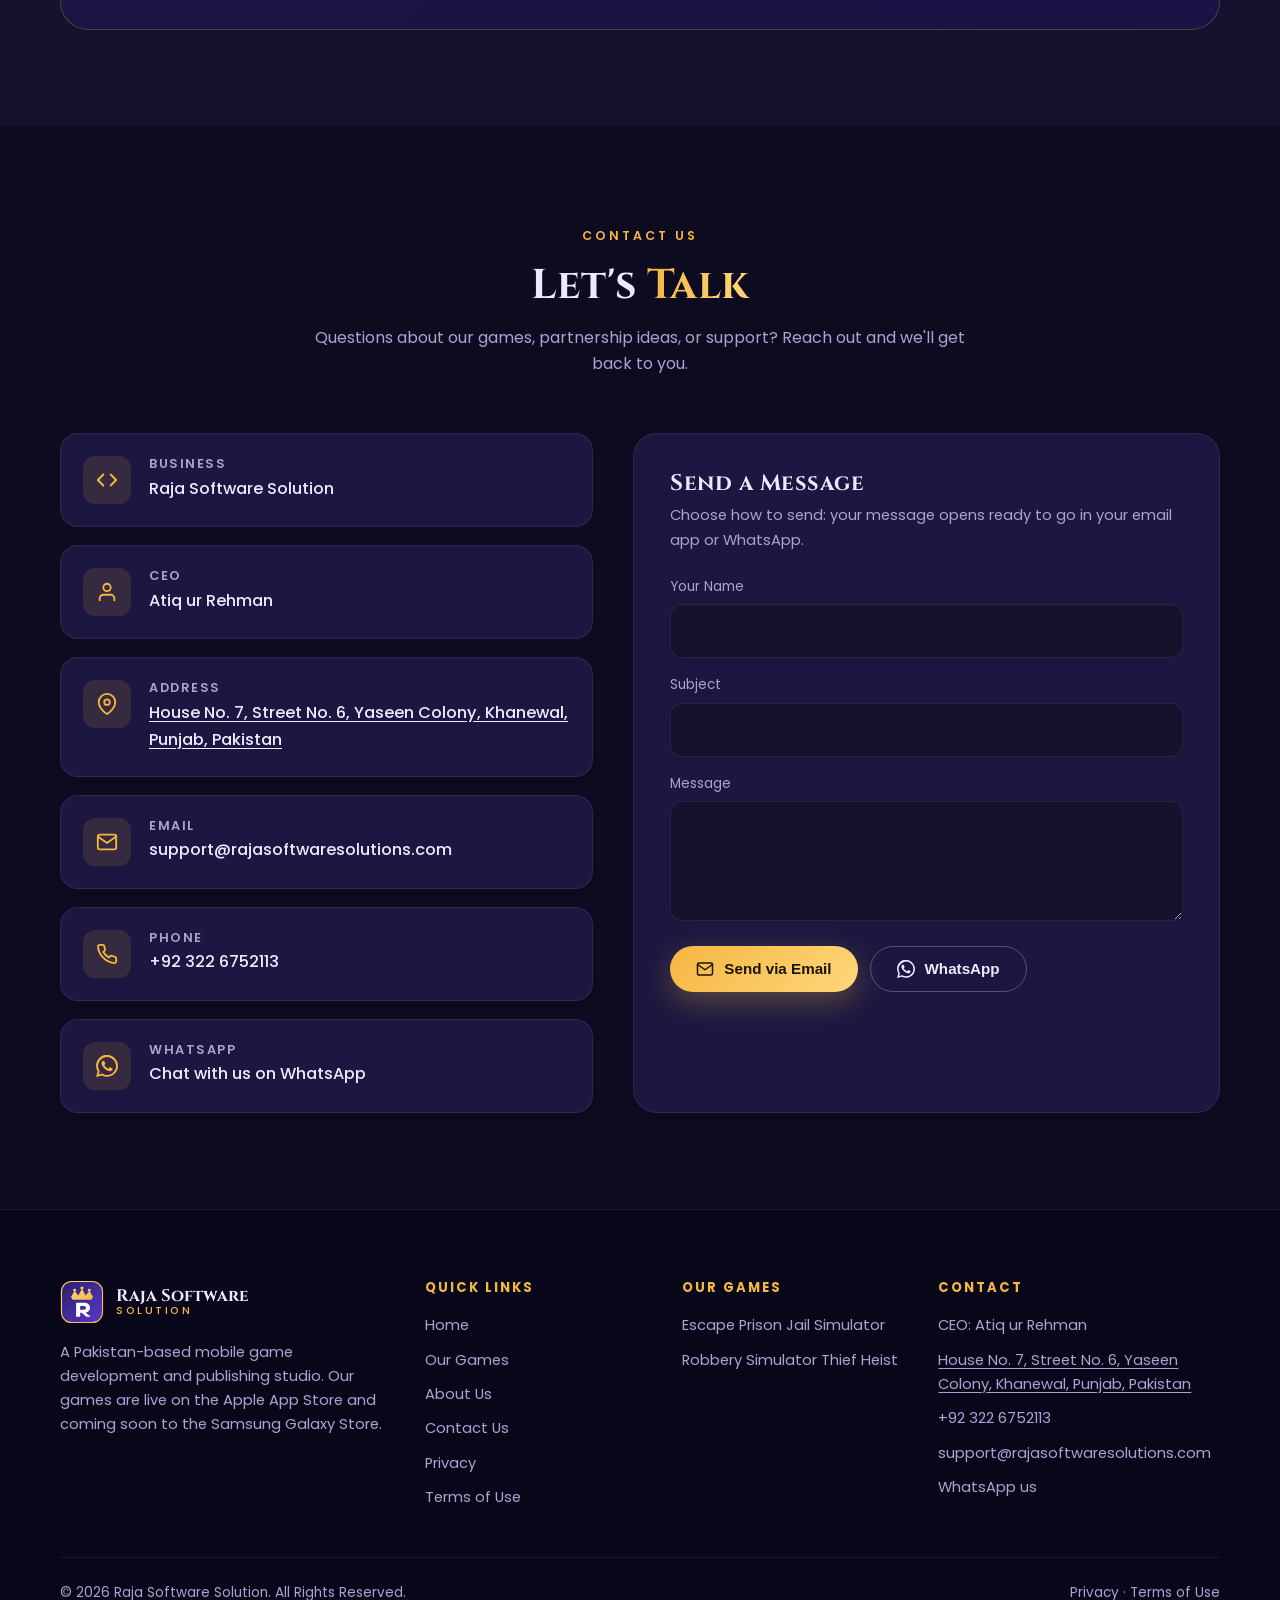
==== commit 917ef0d3: "Add files via upload" ====
--- a/index.html
+++ b/index.html
@@ -3,10 +3,10 @@
 <head>
 <meta charset="UTF-8">
 <meta name="viewport" content="width=device-width, initial-scale=1.0">
-<title>Raja Software Solutions | Mobile Game Development</title>
-<meta name="description" content="Raja Software Solutions is a mobile game development and software publishing studio from Khanewal, Pakistan, creating action and stealth games for iPhone and iPad.">
-<meta property="og:title" content="Raja Software Solutions | Mobile Game Development">
-<meta property="og:description" content="Raja Software Solutions is a mobile game development and software publishing studio from Khanewal, Pakistan, creating action and stealth games for iPhone and iPad.">
+<title>Raja Software Solution | Mobile Game Development</title>
+<meta name="description" content="Raja Software Solution is a mobile game development and software publishing studio from Khanewal, Pakistan, creating action and stealth games for iPhone and iPad.">
+<meta property="og:title" content="Raja Software Solution | Mobile Game Development">
+<meta property="og:description" content="Raja Software Solution is a mobile game development and software publishing studio from Khanewal, Pakistan, creating action and stealth games for iPhone and iPad.">
 <meta property="og:type" content="website">
 <meta name="theme-color" content="#0d0b1f">
 <link rel="icon" type="image/svg+xml" href="images/logo.svg">
@@ -17,14 +17,15 @@
 <header class="header">
   <nav class="container nav">
     <a class="brand" href="index.html">
-      <img src="images/logo.svg" alt="Raja Software Solutions logo">
-      <span class="brand-name">Raja Software<small>Solutions</small></span>
+      <img src="images/logo.svg" alt="Raja Software Solution logo">
+      <span class="brand-name">Raja Software<small>Solution</small></span>
     </a>
     <button class="menu-toggle" aria-label="Open menu" aria-expanded="false"><svg viewBox="0 0 24 24" fill="none" stroke="currentColor" stroke-width="2" stroke-linecap="round"><path d="M4 7h16M4 12h16M4 17h16"/></svg></button>
     <ul class="nav-links">
       <li><a href="index.html" class="active">Home</a></li>
       <li><a href="games.html">Our Games</a></li>
       <li><a href="about.html">About Us</a></li>
+      <li><a href="privacy.html">Privacy</a></li>
       <li><a href="index.html#contact">Contact Us</a></li>
     </ul>
   </nav>
@@ -35,7 +36,7 @@
     <div class="reveal">
       <span class="eyebrow">Mobile Game Studio &middot; Khanewal, Pakistan</span>
       <h1>Games Crafted <span class="gold-text">Like Royalty</span>, Built to Be Played.</h1>
-      <p class="lead">Raja Software Solutions develops and publishes thrilling 3D mobile games &mdash; stealth, strategy and action experiences made for players everywhere. Live on the Apple App Store and <strong style="color:var(--gold)">coming soon to the Samsung Galaxy Store</strong>.</p>
+      <p class="lead">Raja Software Solution develops and publishes thrilling 3D mobile games &mdash; stealth, strategy and action experiences made for players everywhere. Live on the Apple App Store and <strong style="color:var(--gold)">coming soon to the Samsung Galaxy Store</strong>.</p>
       <div class="hero-actions">
         <a class="btn btn-gold" href="#games">Explore Our Games <svg viewBox="0 0 24 24" fill="none" stroke="currentColor" stroke-width="2" stroke-linecap="round" stroke-linejoin="round"><path d="M5 12h14M13 6l6 6-6 6"/></svg></a>
         <a class="btn btn-outline" href="#contact">Contact Us</a>
@@ -93,7 +94,7 @@
     <div class="about-text reveal">
       <span class="eyebrow">About Us</span>
       <h2>A Small Studio with <span class="gold-text">Big Ambitions</span></h2>
-      <p>Raja Software Solutions is a mobile game development and software publishing business based in Khanewal, Punjab, Pakistan. We focus on fun, practical, mobile-first games that anyone can pick up and enjoy.</p>
+      <p>Raja Software Solution is a mobile game development and software publishing business based in Khanewal, Punjab, Pakistan. We focus on fun, practical, mobile-first games that anyone can pick up and enjoy.</p>
       <p>Our published titles are live on the Apple App Store under our developer account, and we are now bringing our games to Android players through the Samsung Galaxy Store.</p>
       <div class="hero-actions">
         <a class="btn btn-gold" href="about.html">Read Our Story <svg viewBox="0 0 24 24" fill="none" stroke="currentColor" stroke-width="2" stroke-linecap="round" stroke-linejoin="round"><path d="M5 12h14M13 6l6 6-6 6"/></svg></a>
@@ -101,13 +102,14 @@
       </div>
     </div>
     <div class="about-card reveal">
-      <img src="images/logo.svg" alt="Raja Software Solutions logo">
+      <img src="images/logo.svg" alt="Raja Software Solution logo">
       <ul>
+        <li><svg viewBox="0 0 24 24" fill="none" stroke="currentColor" stroke-width="2" stroke-linecap="round" stroke-linejoin="round"><circle cx="12" cy="12" r="10"/><path d="M8 12.5l2.5 2.5L16 9.5"/></svg><span><strong style="color:var(--text)">CEO:</strong> Atiq ur Rehman</span></li>
         <li><svg viewBox="0 0 24 24" fill="none" stroke="currentColor" stroke-width="2" stroke-linecap="round" stroke-linejoin="round"><circle cx="12" cy="12" r="10"/><path d="M8 12.5l2.5 2.5L16 9.5"/></svg><span><strong style="color:var(--text)">Business:</strong> Mobile Game Development &amp; Software Publishing</span></li>
         <li><svg viewBox="0 0 24 24" fill="none" stroke="currentColor" stroke-width="2" stroke-linecap="round" stroke-linejoin="round"><circle cx="12" cy="12" r="10"/><path d="M8 12.5l2.5 2.5L16 9.5"/></svg><span><strong style="color:var(--text)">Live on:</strong> Apple App Store (iPhone &amp; iPad)</span></li>
         <li><svg viewBox="0 0 24 24" fill="none" stroke="currentColor" stroke-width="2" stroke-linecap="round" stroke-linejoin="round"><circle cx="12" cy="12" r="10"/><path d="M8 12.5l2.5 2.5L16 9.5"/></svg><span><strong style="color:var(--text)">Coming soon:</strong> Samsung Galaxy Store (Android)</span></li>
         <li><svg viewBox="0 0 24 24" fill="none" stroke="currentColor" stroke-width="2" stroke-linecap="round" stroke-linejoin="round"><circle cx="12" cy="12" r="10"/><path d="M8 12.5l2.5 2.5L16 9.5"/></svg><span><strong style="color:var(--text)">Email:</strong> support@rajasoftwaresolutions.com</span></li>
-        <li><svg viewBox="0 0 24 24" fill="none" stroke="currentColor" stroke-width="2" stroke-linecap="round" stroke-linejoin="round"><circle cx="12" cy="12" r="10"/><path d="M8 12.5l2.5 2.5L16 9.5"/></svg><span><strong style="color:var(--text)">Location:</strong> Khanewal, Punjab, Pakistan</span></li>
+        <li><svg viewBox="0 0 24 24" fill="none" stroke="currentColor" stroke-width="2" stroke-linecap="round" stroke-linejoin="round"><circle cx="12" cy="12" r="10"/><path d="M8 12.5l2.5 2.5L16 9.5"/></svg><span><strong style="color:var(--text)">Address:</strong> <a href="https://www.google.com/maps/search/?api=1&query=House+No.+7+Street+No.+6+Yaseen+Colony+Khanewal+Punjab+Pakistan" target="_blank" rel="noopener" class="addr-link">House No. 7, Street No. 6, Yaseen Colony, Khanewal, Punjab, Pakistan</a></span></li>
         <li><svg viewBox="0 0 24 24" fill="none" stroke="currentColor" stroke-width="2" stroke-linecap="round" stroke-linejoin="round"><circle cx="12" cy="12" r="10"/><path d="M8 12.5l2.5 2.5L16 9.5"/></svg><span><strong style="color:var(--text)">Published titles:</strong> 02</span></li>
       </ul>
     </div>
@@ -157,11 +159,11 @@
       <div>
         <span class="eyebrow">Coming Soon</span>
         <h2>Our Games Are Coming to the <span class="gold-text">Samsung Galaxy Store</span></h2>
-        <p>After launching on the Apple App Store, we're bringing our full lineup to Android players through the Samsung Galaxy Store. Each game is being adapted and tested for Samsung Galaxy phones and tablets so it runs smoothly across screen sizes and hardware.</p>
+        <p>We are going to upload both of our games, <strong style="color:var(--text)">Escape Prison Jail Simulator</strong> and <strong style="color:var(--text)">Robbery Simulator Thief Heist</strong>, to the Samsung Galaxy Store for Android players. Each game is being adapted and tested for Samsung Galaxy phones and tablets so it runs smoothly across screen sizes and hardware.</p>
         <ul class="roadmap">
           <li class="done"><span class="dot"></span><div><strong>Published on Apple App Store</strong><small>2 titles live for iPhone &amp; iPad</small></div></li>
           <li class="active"><span class="dot"></span><div><strong>Android builds &amp; device testing</strong><small>Optimizing for Samsung Galaxy devices</small></div></li>
-          <li><span class="dot"></span><div><strong>Samsung Galaxy Store launch</strong><small>Releasing our games to Galaxy users</small></div></li>
+          <li><span class="dot"></span><div><strong>Upload to Samsung Galaxy Store</strong><small>Both games released to Galaxy users</small></div></li>
           <li><span class="dot"></span><div><strong>New titles on both stores</strong><small>Future games released for iOS and Android</small></div></li>
         </ul>
       </div>
@@ -182,8 +184,9 @@
     </div>
     <div class="contact-grid">
       <div class="contact-info reveal">
-        <div class="info-row"><div class="icon"><svg viewBox="0 0 24 24" fill="none" stroke="currentColor" stroke-width="2" stroke-linecap="round" stroke-linejoin="round"><path d="M16 18l6-6-6-6M8 6l-6 6 6 6"/></svg></div><div><h4>Business</h4><p>Raja Software Solutions</p></div></div>
-        <div class="info-row"><div class="icon"><svg viewBox="0 0 24 24" fill="none" stroke="currentColor" stroke-width="2" stroke-linecap="round" stroke-linejoin="round"><path d="M21 10c0 7-9 13-9 13S3 17 3 10a9 9 0 0 1 18 0z"/><circle cx="12" cy="10" r="3"/></svg></div><div><h4>Address</h4><p>House No. 7, Street No. 6, Yaseen Colony, Khanewal, Punjab, Pakistan</p></div></div>
+        <div class="info-row"><div class="icon"><svg viewBox="0 0 24 24" fill="none" stroke="currentColor" stroke-width="2" stroke-linecap="round" stroke-linejoin="round"><path d="M16 18l6-6-6-6M8 6l-6 6 6 6"/></svg></div><div><h4>Business</h4><p>Raja Software Solution</p></div></div>
+        <div class="info-row"><div class="icon"><svg viewBox="0 0 24 24" fill="none" stroke="currentColor" stroke-width="2" stroke-linecap="round" stroke-linejoin="round"><path d="M20 21v-2a4 4 0 0 0-4-4H8a4 4 0 0 0-4 4v2"/><circle cx="12" cy="7" r="4"/></svg></div><div><h4>CEO</h4><p>Atiq ur Rehman</p></div></div>
+        <div class="info-row"><div class="icon"><svg viewBox="0 0 24 24" fill="none" stroke="currentColor" stroke-width="2" stroke-linecap="round" stroke-linejoin="round"><path d="M21 10c0 7-9 13-9 13S3 17 3 10a9 9 0 0 1 18 0z"/><circle cx="12" cy="10" r="3"/></svg></div><div><h4>Address</h4><p><a href="https://www.google.com/maps/search/?api=1&query=House+No.+7+Street+No.+6+Yaseen+Colony+Khanewal+Punjab+Pakistan" target="_blank" rel="noopener" class="addr-link">House No. 7, Street No. 6, Yaseen Colony, Khanewal, Punjab, Pakistan</a></p></div></div>
         <div class="info-row"><div class="icon"><svg viewBox="0 0 24 24" fill="none" stroke="currentColor" stroke-width="2" stroke-linecap="round" stroke-linejoin="round"><rect x="2" y="4" width="20" height="16" rx="2"/><path d="M22 6l-10 7L2 6"/></svg></div><div><h4>Email</h4><a href="mailto:support@rajasoftwaresolutions.com">support@rajasoftwaresolutions.com</a></div></div>
         <div class="info-row"><div class="icon"><svg viewBox="0 0 24 24" fill="none" stroke="currentColor" stroke-width="2" stroke-linecap="round" stroke-linejoin="round"><path d="M22 16.9v3a2 2 0 0 1-2.2 2 19.8 19.8 0 0 1-8.6-3.1 19.5 19.5 0 0 1-6-6A19.8 19.8 0 0 1 2.1 4.2 2 2 0 0 1 4.1 2h3a2 2 0 0 1 2 1.7c.1.9.4 1.8.7 2.7a2 2 0 0 1-.5 2.1L8 9.8a16 16 0 0 0 6 6l1.3-1.3a2 2 0 0 1 2.1-.4c.9.3 1.8.6 2.7.7a2 2 0 0 1 1.7 2z"/></svg></div><div><h4>Phone</h4><a href="tel:+923226752113">+92 322 6752113</a></div></div>
         <div class="info-row"><div class="icon"><svg viewBox="0 0 24 24" fill="currentColor"><path d="M17.5 14.4c-.3-.1-1.8-.9-2-1-.3-.1-.5-.1-.7.1-.2.3-.8 1-.9 1.2-.2.2-.3.2-.6.1-.3-.1-1.3-.5-2.4-1.5-.9-.8-1.5-1.8-1.7-2.1-.2-.3 0-.5.1-.6l.4-.5c.2-.2.2-.3.3-.5.1-.2 0-.4 0-.5l-.9-2.2c-.2-.6-.5-.5-.7-.5h-.6c-.2 0-.5.1-.8.4-.3.3-1 1-1 2.5s1.1 2.9 1.2 3.1c.1.2 2.1 3.2 5.1 4.5.7.3 1.3.5 1.7.6.7.2 1.4.2 1.9.1.6-.1 1.8-.7 2-1.4.2-.7.2-1.3.2-1.4-.1-.1-.3-.2-.6-.3zM12 21.8c-1.8 0-3.5-.5-5-1.4l-.4-.2-3.7 1 1-3.6-.2-.4A9.8 9.8 0 1 1 12 21.8zM20.5 3.5A11.8 11.8 0 0 0 1.8 17.7L.1 24l6.4-1.7A11.8 11.8 0 0 0 24 12c0-3.2-1.2-6.2-3.5-8.5z"/></svg></div><div><h4>WhatsApp</h4><a href="https://wa.me/923226752113" target="_blank" rel="noopener">Chat with us on WhatsApp</a></div></div>
@@ -207,8 +210,8 @@
     <div class="footer-grid">
       <div>
         <a class="brand" href="index.html">
-          <img src="images/logo.svg" alt="Raja Software Solutions logo">
-          <span class="brand-name">Raja Software<small>Solutions</small></span>
+          <img src="images/logo.svg" alt="Raja Software Solution logo">
+          <span class="brand-name">Raja Software<small>Solution</small></span>
         </a>
         <p>A Pakistan-based mobile game development and publishing studio. Our games are live on the Apple App Store and coming soon to the Samsung Galaxy Store.</p>
       </div>
@@ -219,6 +222,7 @@
           <li><a href="games.html">Our Games</a></li>
           <li><a href="about.html">About Us</a></li>
           <li><a href="index.html#contact">Contact Us</a></li>
+          <li><a href="privacy.html">Privacy</a></li>
           <li><a href="terms.html">Terms of Use</a></li>
         </ul>
       </div>
@@ -232,7 +236,8 @@
       <div>
         <h4>Contact</h4>
         <ul>
-          <li>House No. 7, Street No. 6, Yaseen Colony, Khanewal, Punjab, Pakistan</li>
+          <li>CEO: Atiq ur Rehman</li>
+          <li><a href="https://www.google.com/maps/search/?api=1&query=House+No.+7+Street+No.+6+Yaseen+Colony+Khanewal+Punjab+Pakistan" target="_blank" rel="noopener" class="addr-link">House No. 7, Street No. 6, Yaseen Colony, Khanewal, Punjab, Pakistan</a></li>
           <li><a href="tel:+923226752113">+92 322 6752113</a></li>
           <li><a href="mailto:support@rajasoftwaresolutions.com">support@rajasoftwaresolutions.com</a></li>
           <li><a href="https://wa.me/923226752113" target="_blank" rel="noopener">WhatsApp us</a></li>
@@ -240,8 +245,8 @@
       </div>
     </div>
     <div class="footer-bottom">
-      <span>&copy; <span class="year">2026</span> Raja Software Solutions. All Rights Reserved.</span>
-      <span><a href="terms.html">Terms of Use</a></span>
+      <span>&copy; <span class="year">2026</span> Raja Software Solution. All Rights Reserved.</span>
+      <span><a href="privacy.html">Privacy</a> &middot; <a href="terms.html">Terms of Use</a></span>
     </div>
   </div>
 </footer>
--- a/css/style.css
+++ b/css/style.css
@@ -56,7 +56,7 @@
 }
 .btn:hover { transform: translateY(-2px); }
 .btn-gold { background: linear-gradient(135deg, var(--gold), var(--gold-2)); color: #1a1300; box-shadow: 0 10px 30px rgba(245, 182, 66, .3); }
-.btn-outline { border: 1.5px solid rgba(255, 255, 255, .25); color: var(--text); }
+.btn-outline { background: transparent; border: 1.5px solid rgba(255, 255, 255, .25); color: var(--text); }
 .btn-outline:hover { border-color: var(--gold); color: var(--gold); }
 .btn-sm { padding: 9px 18px; font-size: .85rem; }
 .btn svg { width: 18px; height: 18px; }
@@ -304,3 +304,68 @@
   .grid-4, .footer-grid { grid-template-columns: 1fr; }
   .brand-name { font-size: .92rem; }
 }
+
+/* ---- Galaxy Store / About additions ---- */
+.tag.soon { background: rgba(245, 182, 66, .14); color: var(--gold-2); }
+.store-row { display: flex; gap: 12px; flex-wrap: wrap; margin-top: 26px; }
+.store-pill {
+  display: inline-flex; align-items: center; gap: 10px;
+  padding: 9px 18px; border-radius: 12px; background: #000; border: 1px solid rgba(255,255,255,.25);
+  font-weight: 600; font-size: .98rem; line-height: 1.1;
+}
+.store-pill svg { width: 24px; height: 24px; flex: none; }
+.store-pill small { display: block; font-size: .65rem; font-weight: 400; color: #bbb; }
+.store-pill.muted { background: rgba(255,255,255,.04); border-style: dashed; border-color: rgba(245,182,66,.5); }
+.store-pill.muted svg { color: #3ddc84; }
+.store-pill.big { padding: 16px 26px; font-size: 1.2rem; }
+.store-pill.big svg { width: 32px; height: 32px; }
+
+.galaxy-band {
+  display: grid; grid-template-columns: 1.3fr .7fr; gap: 50px; align-items: center;
+  background: linear-gradient(135deg, var(--card), #191346); border: 1px solid rgba(245,182,66,.25);
+  border-radius: 28px; padding: 50px;
+}
+.galaxy-band h2 { font-size: clamp(1.7rem, 3.2vw, 2.3rem); margin-bottom: 16px; }
+.galaxy-band > div > p { color: var(--muted); margin-bottom: 26px; }
+.roadmap { list-style: none; display: grid; gap: 4px; }
+.roadmap li { display: flex; gap: 16px; position: relative; padding-bottom: 14px; }
+.roadmap li:not(:last-child)::before { content: ""; position: absolute; left: 7px; top: 20px; bottom: 0; width: 2px; background: var(--line); }
+.roadmap .dot { flex: none; width: 16px; height: 16px; border-radius: 50%; border: 2px solid var(--muted); margin-top: 4px; background: var(--bg); }
+.roadmap li.done .dot { background: #46c878; border-color: #46c878; }
+.roadmap li.active .dot { background: var(--gold); border-color: var(--gold); box-shadow: 0 0 0 5px rgba(245,182,66,.2); }
+.roadmap strong { display: block; font-weight: 600; }
+.roadmap small { color: var(--muted); }
+.galaxy-visual { position: relative; display: grid; gap: 18px; justify-items: center; padding: 30px 0; }
+.galaxy-ring { position: absolute; inset: 0; margin: auto; width: 260px; height: 260px; border-radius: 50%; border: 1px dashed rgba(245,182,66,.3); background: radial-gradient(circle, rgba(123,92,255,.25), transparent 70%); }
+.galaxy-visual .store-pill { position: relative; min-width: 230px; justify-content: center; }
+
+.grid-2 { display: grid; grid-template-columns: repeat(2, 1fr); gap: 22px; }
+.portfolio { display: grid; grid-template-columns: repeat(2, 1fr); gap: 22px; }
+.port-item {
+  display: flex; gap: 20px; align-items: center; background: var(--card); border: 1px solid var(--line);
+  border-radius: 20px; padding: 20px; transition: border-color .25s, transform .25s;
+}
+.port-item:hover { border-color: rgba(245,182,66,.45); transform: translateY(-4px); }
+.port-icon { flex: none; width: 96px; height: 96px; border-radius: 22px; overflow: hidden; background: var(--card-2); }
+.port-icon img { width: 100%; height: 100%; object-fit: cover; }
+.port-item strong { display: block; font-family: "Cinzel", serif; font-size: 1.1rem; }
+.port-item small { display: block; color: var(--gold); margin: 2px 0 10px; }
+.process { display: grid; grid-template-columns: repeat(3, 1fr); gap: 22px; }
+.step { background: var(--card); border: 1px solid var(--line); border-radius: var(--radius); padding: 30px 26px; position: relative; }
+.step .num { font-family: "Cinzel", serif; font-size: 2.2rem; font-weight: 700; color: rgba(245,182,66,.35); display: block; margin-bottom: 8px; }
+.step h3 { font-size: 1.1rem; margin-bottom: 10px; }
+.step p { color: var(--muted); font-size: .93rem; }
+@media (max-width: 860px) {
+  .galaxy-band { grid-template-columns: 1fr; padding: 32px 22px; }
+  .grid-2, .portfolio, .process { grid-template-columns: 1fr; }
+}
+
+/* ---- Screenshots + address link ---- */
+.shots { display: grid; grid-template-columns: repeat(2, 1fr); gap: 16px; margin-bottom: 10px; }
+.shots .shot { display: block; border-radius: 16px; overflow: hidden; border: 1px solid var(--line); background: var(--card); aspect-ratio: 1286 / 594; transition: transform .25s, border-color .25s; }
+.shots .shot:hover { transform: translateY(-4px); border-color: rgba(245,182,66,.5); }
+.shots .shot:only-child { grid-column: 1 / -1; }
+.shots img { width: 100%; height: 100%; object-fit: cover; }
+.addr-link { text-decoration: underline; text-underline-offset: 3px; }
+.addr-link:hover { color: var(--gold); }
+@media (max-width: 600px) { .shots { grid-template-columns: 1fr; } }
